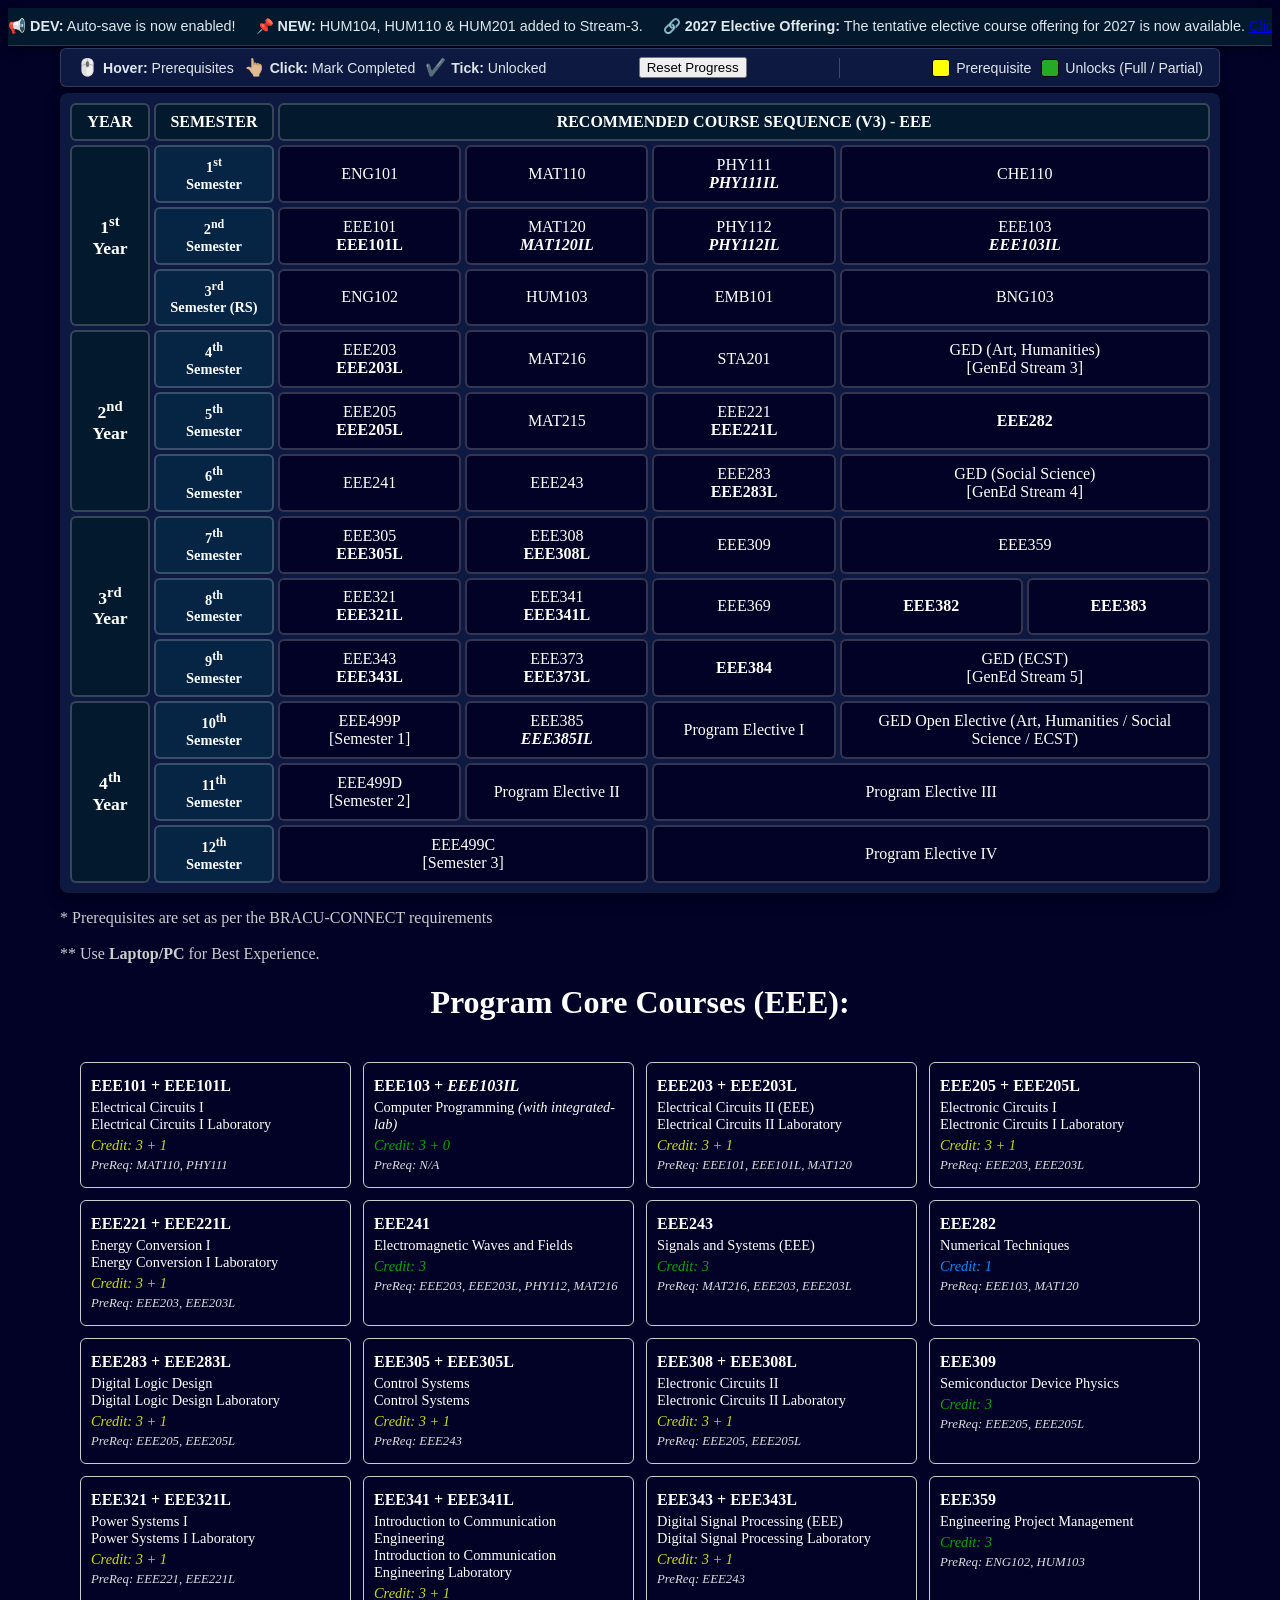
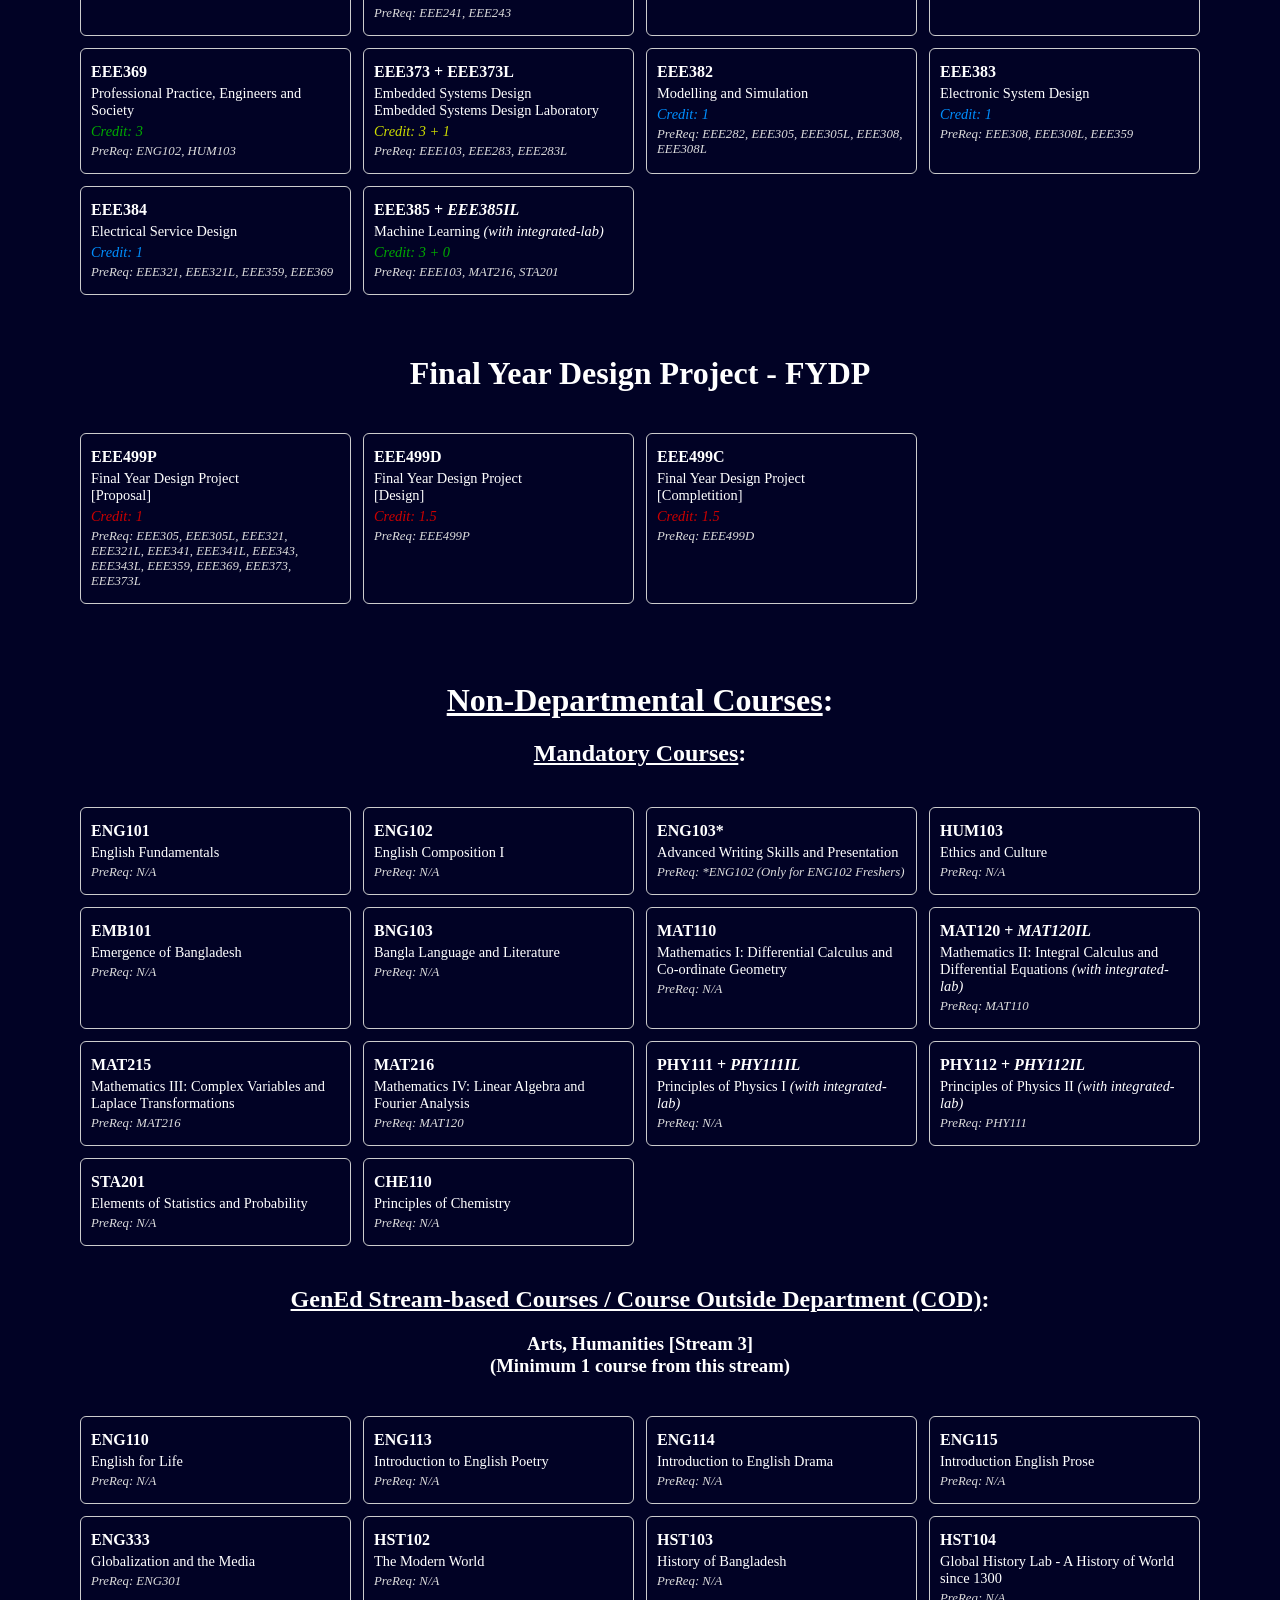
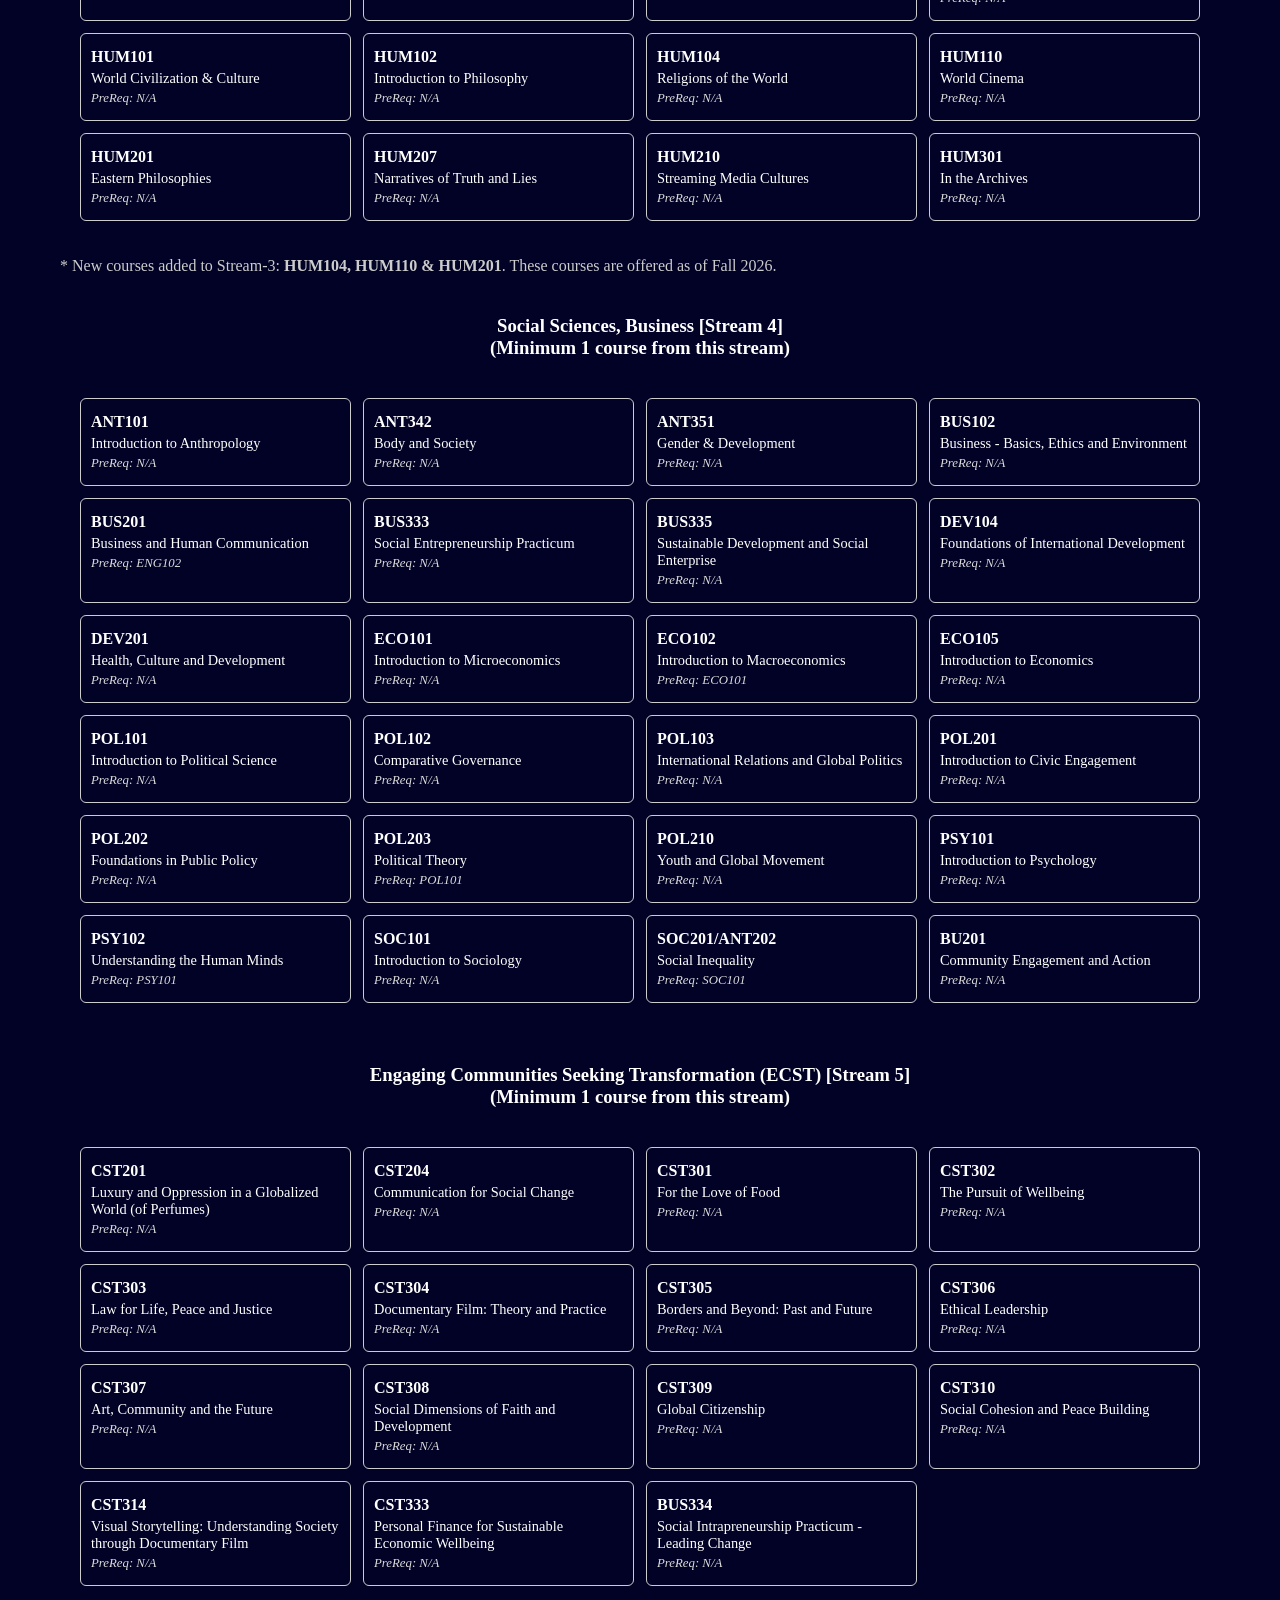
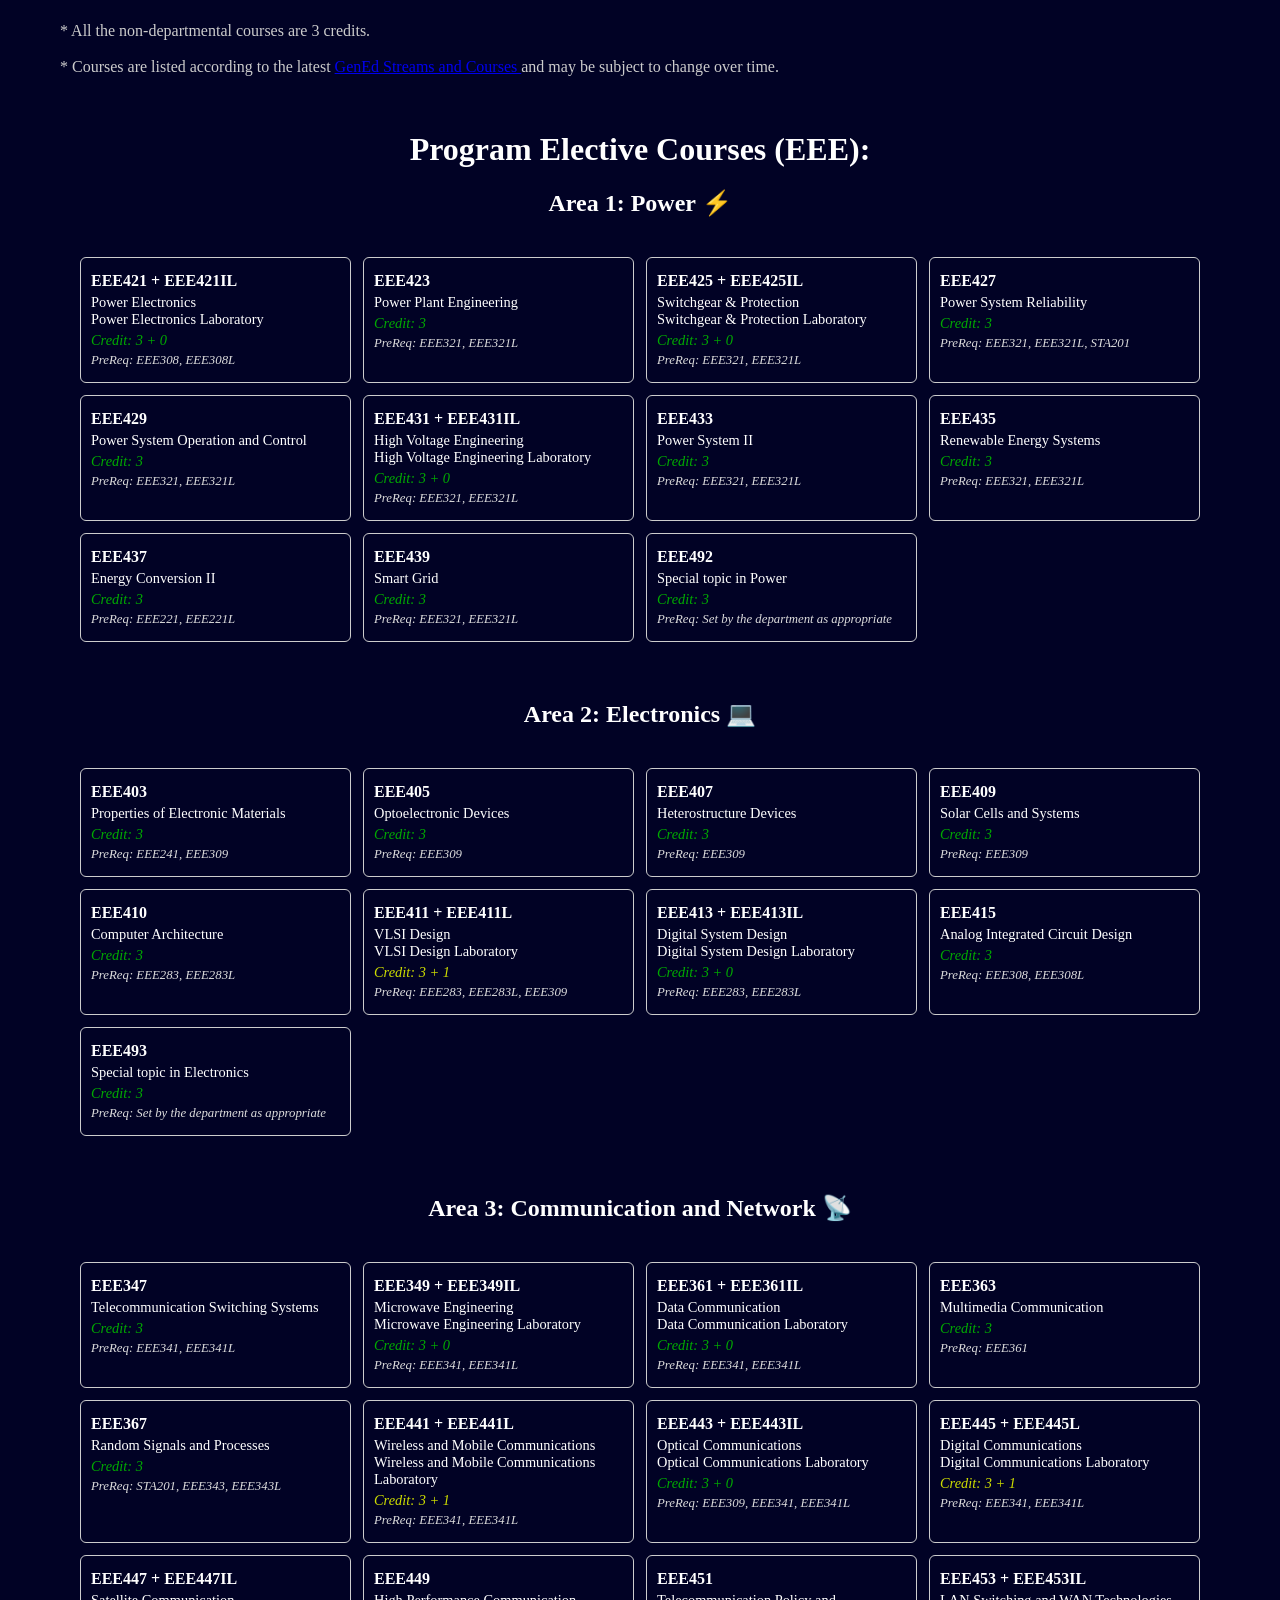
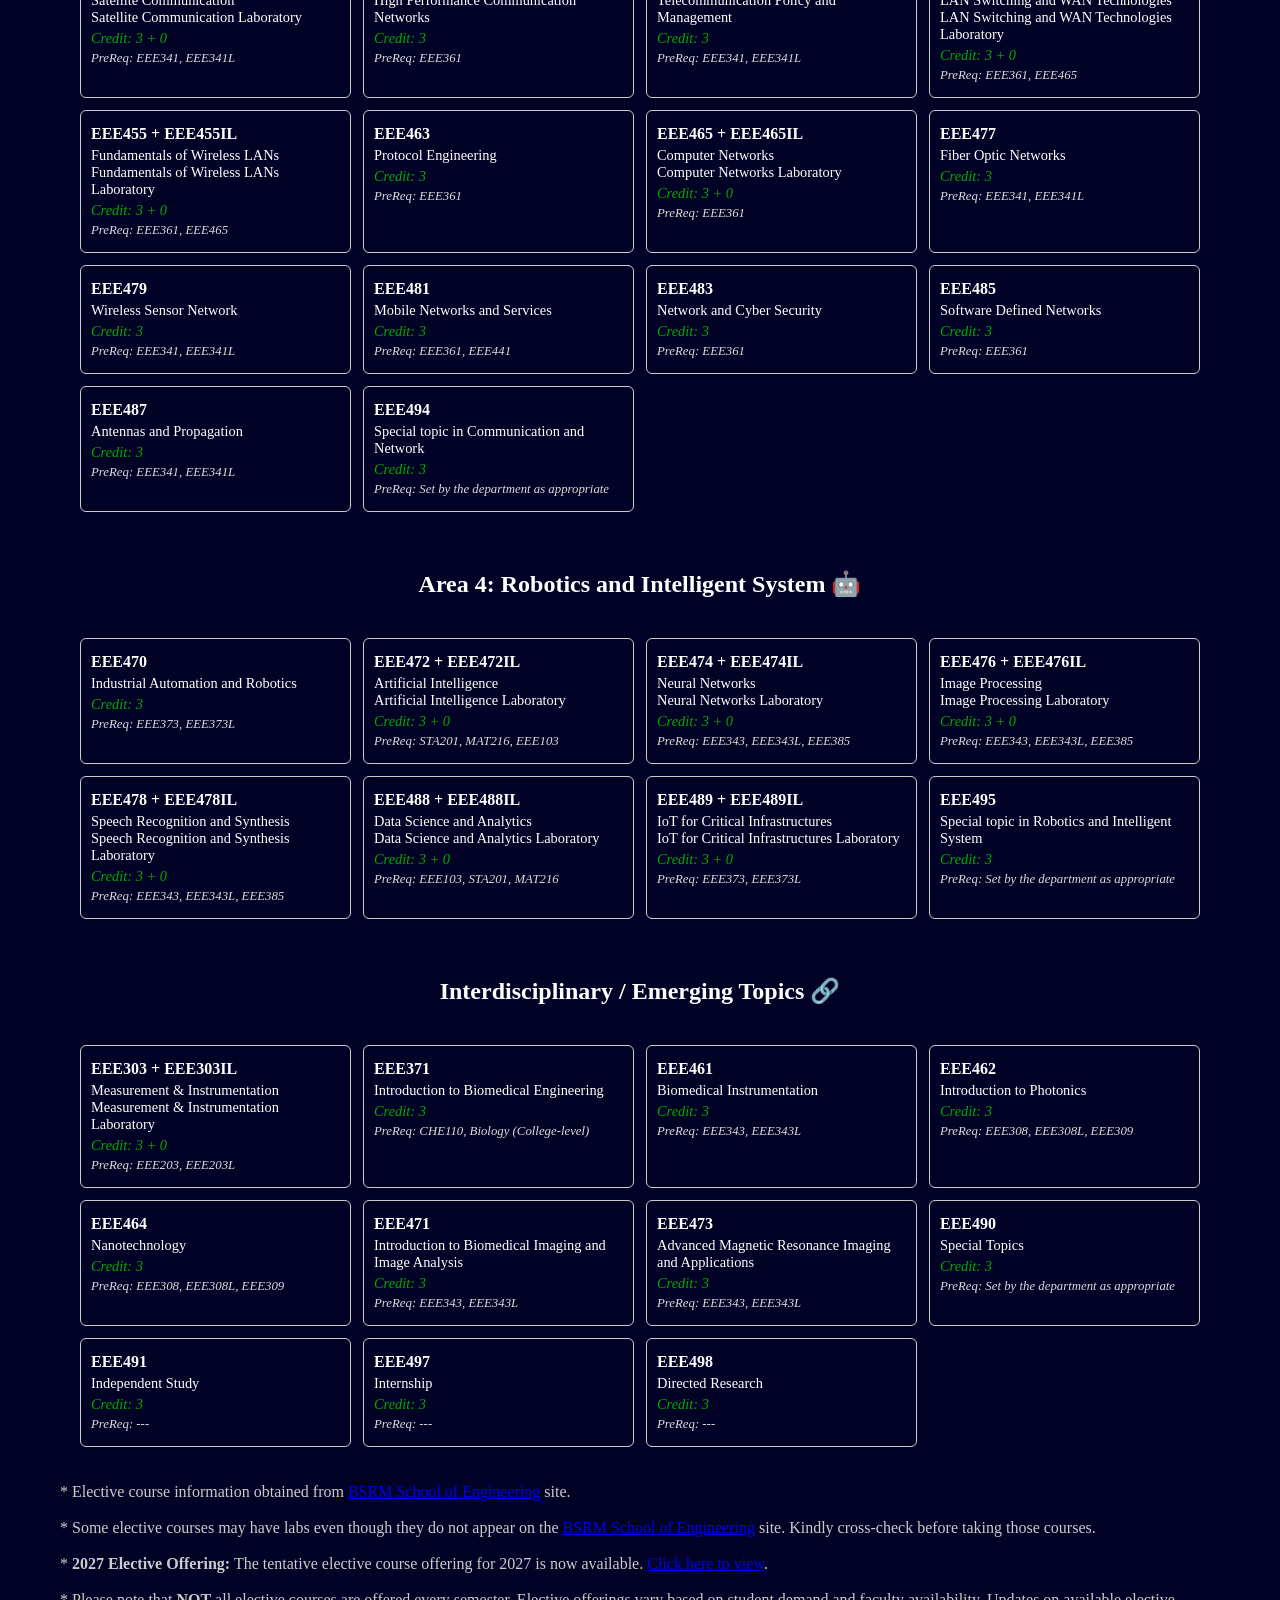
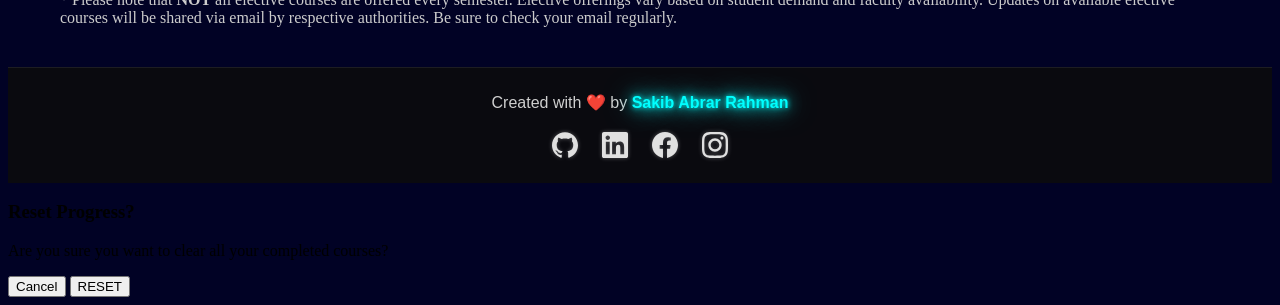
==== index.html @ a8786af6 "Auto-save and Reset Progress added" ====
<!DOCTYPE html>
<html lang="en">
	<head>
		<meta charset="UTF-8">
		<meta name="viewport" content="width=device-width, initial-scale=1.0">
		<title>BRACU EEE - Course PreRequisites</title>
		<link rel="icon" type="image/png" href="assets/site-logo.png">
		<link rel="stylesheet" href="style.css">
		<script defer src="https://cdn.vercel-insights.com/v1/script.js"></script>
	</head>

	<body bgcolor = "#010225">
		<div class="scrolling-ticker">
			<div class="ticker-content" id="ticker-content">
				<span>
					📢 <strong>DEV:</strong> Auto-save is now enabled! &nbsp;&nbsp;&nbsp;
					📌 <strong>NEW:</strong> HUM104, HUM110 & HUM201 added to Stream-3. &nbsp;&nbsp;&nbsp; 
					🔗 <strong>2027 Elective Offering:</strong> The tentative elective course offering for 2027 is now available. 
					<a href="elective-info/Tentative Elective Course Offering Plan for Next Year 2027.pdf" target="_blank">
						Click here to view</a>. &nbsp;&nbsp;&nbsp;  
				</span>
			</div>
		</div>

		<div class="table-container">
			<div class="dashboard-panel">
				<div class="dashboard-group instructions">
					<span class="dash-item"><span class="dash-icon">🖱️</span><b>Hover:&nbsp;</b>Prerequisites</span>
					<span class="dash-item"><span class="dash-icon">👆🏼</span><b>Click:&nbsp;</b>Mark Completed</span>
					<span class="dash-item"><span class="dash-icon">✔️</span><b>Tick:&nbsp;</b>Unlocked</span>
				</div>
				
				<button id="reset-btn" class="reset-btn" onclick="resetProgress()">Reset Progress</button> <!-- Reset Progress Button -->

				<div class="dashboard-divider"></div>
				<div class="dashboard-group legends">
					<div class="legend-item">
						<div class="color-box" style="background-color: yellow;"></div>Prerequisite
					</div>
					<div class="legend-item">
						<div class="color-box" style="background-color: #25aa25;"></div>Unlocks (Full / Partial)
					</div>
				</div>
			</div>

			<div class="sequence-grid">
				<div id="h1" class="course header-cell">YEAR</div>
				<div id="h2" class="course header-cell">SEMESTER</div>
				<div id="h3" class="course header-cell span-5">RECOMMENDED COURSE SEQUENCE (V3) - EEE</div>
		
				<div id="y1" class="course year-cell row-span-3"><b>1<sup>st</sup> Year</b></div>
				<div id="s1" class="course sem-cell"><b>1<sup>st</sup><br>Semester</b></div>
				<div onclick="toggleStrikethrough(this)" id="c1" class="course">ENG101</div>
				<div onclick="toggleStrikethrough(this)" id="c2" class="course" poreq="c5,c6">MAT110</div>
				<div onclick="toggleStrikethrough(this)" id="c3" class="course" poreq="c5,c7">PHY111<br><b><i>PHY111IL</i></b></div>
				<div onclick="toggleStrikethrough(this)" id="c4" class="course span-2">CHE110</div>
		
				<div id="s2" class="course sem-cell"><b>2<sup>nd</sup><br>Semester</b></div>
				<div onclick="toggleStrikethrough(this)" id="c5" class="course" preq="c2,c3" poreq="c13">EEE101<br><b>EEE101L</b><span class="tick-mark">&#10003;</span></div>
				<div onclick="toggleStrikethrough(this)" id="c6" class="course" preq="c2" poreq="c13,c14,c20">MAT120<br><b><i>MAT120IL</i></b><span class="tick-mark">&#10003;</span></div>
				<div onclick="toggleStrikethrough(this)" id="c7" class="course" preq="c3" poreq="c21">PHY112<br><b><i>PHY112IL</i></b><span class="tick-mark">&#10003;</span></div>
				<div onclick="toggleStrikethrough(this)" id="c8" class="course span-2" poreq="c20,c35,c39">EEE103<br><b><i>EEE103IL</i></b></div>
		
				<div id="s3" class="course sem-cell"><b>3<sup>rd</sup><br>Semester (RS)</b></div>
				<div onclick="toggleStrikethrough(this)" id="c9" class="course" poreq="c28,c31">ENG102</div>
				<div onclick="toggleStrikethrough(this)" id="c10" class="course" poreq="c28,c31">HUM103</div>
				<div onclick="toggleStrikethrough(this)" id="c11" class="course">EMB101</div>
				<div onclick="toggleStrikethrough(this)" id="c12" class="course span-2">BNG103</div>
		
				<div id="y2" class="course year-cell row-span-3"><b>2<sup>nd</sup> Year</b></div>
				<div id="s4" class="course sem-cell"><b>4<sup>th</sup><br>Semester</b></div>
				<div onclick="toggleStrikethrough(this)" id="c13" class="course" preq="c5,c6" poreq="c17,c19,c21,c22">EEE203<br><b>EEE203L</b><span class="tick-mark">&#10003;</span></div>
				<div onclick="toggleStrikethrough(this)" id="c14" class="course" preq="c6" poreq="c18,c21,c22,c39">MAT216<span class="tick-mark">&#10003;</span></div>
				<div onclick="toggleStrikethrough(this)" id="c15" class="course" poreq="c39">STA201</div>
				<div onclick="toggleStrikethrough(this)" id="c16" class="course span-2">GED (Art, Humanities)<br>[GenEd Stream 3]</div>
		
				<div id="s5" class="course sem-cell"><b>5<sup>th</sup><br>Semester</b></div>
				<div onclick="toggleStrikethrough(this)" id="c17" class="course" preq="c13" poreq="c23,c26,c27">EEE205<br><b>EEE205L</b><span class="tick-mark">&#10003;</span></div>
				<div onclick="toggleStrikethrough(this)" id="c18" class="course" preq="c14">MAT215<span class="tick-mark">&#10003;</span></div>
				<div onclick="toggleStrikethrough(this)" id="c19" class="course" preq="c13" poreq="c29">EEE221<br><b>EEE221L</b><span class="tick-mark">&#10003;</span></div>
				<div onclick="toggleStrikethrough(this)" id="c20" class="course span-2" preq="c6,c8" poreq="c32"><b>EEE282</b><span class="tick-mark">&#10003;</span></div>
		
				<div id="s6" class="course sem-cell"><b>6<sup>th</sup><br>Semester</b></div>
				<div onclick="toggleStrikethrough(this)" id="c21" class="course" preq="c7,c13,c14" poreq="c30">EEE241<span class="tick-mark">&#10003;</span></div>
				<div onclick="toggleStrikethrough(this)" id="c22" class="course" preq="c13,c14" poreq="c25,c30,c34">EEE243<span class="tick-mark">&#10003;</span></div>
				<div onclick="toggleStrikethrough(this)" id="c23" class="course" preq="c17" poreq="c35">EEE283<br><b>EEE283L</b><span class="tick-mark">&#10003;</span></div>
				<div onclick="toggleStrikethrough(this)" id="c24" class="course span-2">GED (Social Science)<br>[GenEd Stream 4]</div>
		
				<div id="y3" class="course year-cell row-span-3"><b>3<sup>rd</sup> Year</b></div>
				<div id="s7" class="course sem-cell"><b>7<sup>th</sup><br>Semester</b></div>
				<div onclick="toggleStrikethrough(this)" id="c25" class="course" preq="c22" poreq="c32,c38">EEE305<br><b>EEE305L</b><span class="tick-mark">&#10003;</span></div>
				<div onclick="toggleStrikethrough(this)" id="c26" class="course" preq="c17" poreq="c32,c33">EEE308<br><b>EEE308L</b><span class="tick-mark">&#10003;</span></div>
				<div onclick="toggleStrikethrough(this)" id="c27" class="course" preq="c17">EEE309<span class="tick-mark">&#10003;</span></div>
				<div onclick="toggleStrikethrough(this)" id="c28" class="course span-2" preq="c9,c10" poreq="c33,c36,c38">EEE359<span class="tick-mark">&#10003;</span></div>
		
				<div id="s8" class="course sem-cell"><b>8<sup>th</sup><br>Semester</b></div>
				<div onclick="toggleStrikethrough(this)" id="c29" class="course" preq="c19" poreq="c36,c38">EEE321<br><b>EEE321L</b><span class="tick-mark">&#10003;</span></div>
				<div onclick="toggleStrikethrough(this)" id="c30" class="course" preq="c21,c22" poreq="c38">EEE341<br><b>EEE341L</b><span class="tick-mark">&#10003;</span></div>
				<div onclick="toggleStrikethrough(this)" id="c31" class="course" preq="c9,c10" poreq="c36,c38">EEE369<span class="tick-mark">&#10003;</span></div>
				<div onclick="toggleStrikethrough(this)" id="c32" class="course" preq="c20,c25,c26"><b>EEE382</b><span class="tick-mark">&#10003;</span></div>
				<div onclick="toggleStrikethrough(this)" id="c33" class="course" preq="c26,c28"><b>EEE383</b><span class="tick-mark">&#10003;</span></div>
		
				<div id="s9" class="course sem-cell"><b>9<sup>th</sup><br>Semester</b></div>
				<div onclick="toggleStrikethrough(this)" id="c34" class="course" preq="c22" poreq="c38">EEE343<br><b>EEE343L</b><span class="tick-mark">&#10003;</span></div>
				<div onclick="toggleStrikethrough(this)" id="c35" class="course" preq="c8,c23" poreq="c38">EEE373<br><b>EEE373L</b><span class="tick-mark">&#10003;</span></div>
				<div onclick="toggleStrikethrough(this)" id="c36" class="course" preq="c28,c29,c31"><b>EEE384</b><span class="tick-mark">&#10003;</span></div>
				<div onclick="toggleStrikethrough(this)" id="c37" class="course span-2">GED (ECST)<br>[GenEd Stream 5]</div>
		
				<div id="y4" class="course year-cell row-span-3"><b>4<sup>th</sup> Year</b></div>
				<div id="s10" class="course sem-cell"><b>10<sup>th</sup><br>Semester</b></div>
				<div onclick="toggleStrikethrough(this)" id="c38" class="course" preq="c25,c28,c29,c30,c31,c34,c35" poreq="c42">EEE499P<br>[Semester 1]<span class="tick-mark">&#10003;</span></div>
				<div onclick="toggleStrikethrough(this)" id="c39" class="course" preq="c8,c15,c14">EEE385<br><b><i>EEE385IL</i></b><span class="tick-mark">&#10003;</span></div>
				<div onclick="toggleStrikethrough(this)" id="c40" class="course">Program Elective I</div>
				<div onclick="toggleStrikethrough(this)" id="c41" class="course span-2">GED Open Elective (Art, Humanities / Social Science / ECST)</div>
		
				<div id="s11" class="course sem-cell"><b>11<sup>th</sup><br>Semester</b></div>
				<div onclick="toggleStrikethrough(this)" id="c42" class="course" preq="c38" poreq="c45">EEE499D<br>[Semester 2]<span class="tick-mark">&#10003;</span></div>
				<div onclick="toggleStrikethrough(this)" id="c43" class="course">Program Elective II</div>
				<div onclick="toggleStrikethrough(this)" id="c44" class="course span-3">Program Elective III</div>
		
				<div id="s12" class="course sem-cell"><b>12<sup>th</sup><br>Semester</b></div>
				<div onclick="toggleStrikethrough(this)" id="c45" class="course span-2" preq="c42">EEE499C<br>[Semester 3]<span class="tick-mark">&#10003;</span></div>
				<div onclick="toggleStrikethrough(this)" id="c46" class="course span-3">Program Elective IV</div>
			</div>

			<!-- c1 = ENG101, c2 = MAT110, c3 = PHY111, c4 = CHE110 -->
			<!-- c5 = EEE101+EEE101L, c6 = MAT120+MAT120IL, c7 = PHY112+PHY112IL, c8 = EEE103+EEE103IL -->
			<!-- c9 = ENG102, c10 = HUM103, c11 = EMB101, c12 = BNG103 -->
			<!-- c13 = EEE203+EEE203L, c14 = MAT216, c15 = STA201, c16 = GED(Arts, Humanities) -->
			<!-- c17 = EEE205+EEE205L, c18 = MAT215, c19 = EEE221+EEE221L, c20 = EEE282 -->
			<!-- c21 = EEE241, c22 = EEE243, c23 = EEE283+EEE283L, c24 = GED(Social Science) -->
			<!-- c25 = EEE305+EEE305L, c26 = EEE308+EEE308L, c27 = EEE309, c28 = EEE359-->
			<!-- c29 = EEE321+321L, c30 = EEE341+EEE341L, c31 = EEE369, c32 = EEE382, c33 = EEE383 -->
			<!-- c34 = EEE343+EEE343L, c35 = EEE373+EEE373L, c36 = EEE384, c37 = GED(ECST) -->
			<!-- c38 = EEE499P, c39 = EEE385, c40 = Program Elective I, c41 = GED Open Elective -->
			<!-- c42 = EEE499D, c43 = Program Elective II, c44 = Program Elective III -->
			<!-- c45 = EEE499C, c46 = Program Elective IV -->

			<p style = "color: #CCC">* Prerequisites are set as per the BRACU-CONNECT requirements <br><br>
				** Use <b>Laptop/PC</b> for Best Experience.
			</p>

			<h1 align = "center" style = "color: white"><b>Program Core Courses (EEE):</b></h1>

			<div class="course-container">
				<div class="course-box eee-core">
					<p class="course-code">EEE101 + EEE101L</p>
					<p class="course-title">Electrical Circuits I <br>Electrical Circuits I Laboratory</p>
					<p class="course-credit-clab">Credit: 3 + 1</p>
					<p class="course-hp">PreReq: MAT110, PHY111</p>
				</div>
			
				<div class="course-box eee-core">
					<p class="course-code">EEE103 + <i>EEE103IL</i></p>
					<p class="course-title">Computer Programming <i>(with integrated-lab)</i></p>
					<p class="course-credit-othe">Credit: 3 + 0</p>
					<p class="course-hp">PreReq: N/A</p>
				</div>
			
				<div class="course-box eee-core">
					<p class="course-code">EEE203 + EEE203L</p>
					<p class="course-title">Electrical Circuits II (EEE) <br>Electrical Circuits II Laboratory</p>
					<p class="course-credit-clab">Credit: 3 + 1</p>
					<p class="course-hp">PreReq: EEE101, EEE101L, MAT120</p>
				</div>

				<div class="course-box eee-core">
					<p class="course-code">EEE205 + EEE205L</p>
					<p class="course-title">Electronic Circuits I <br>Electronic Circuits I Laboratory</p>
					<p class="course-credit-clab">Credit: 3 + 1</p>
					<p class="course-hp">PreReq: EEE203, EEE203L</p>
				</div>
			
				<div class="course-box eee-core">
					<p class="course-code">EEE221 + EEE221L</p>
					<p class="course-title">Energy Conversion I <br> Energy Conversion I Laboratory</p>
					<p class="course-credit-clab">Credit: 3 + 1</p>
					<p class="course-hp">PreReq: EEE203, EEE203L</p>
				</div>
			
				<div class="course-box eee-core">
					<p class="course-code">EEE241</p>
					<p class="course-title">Electromagnetic Waves and Fields</p>
					<p class="course-credit-othe">Credit: 3</p>
					<p class="course-hp">PreReq: EEE203, EEE203L, PHY112, MAT216</p>
				</div>

				<div class="course-box eee-core">
					<p class="course-code">EEE243</p>
					<p class="course-title">Signals and Systems (EEE)</p>
					<p class="course-credit-othe">Credit: 3</p>
					<p class="course-hp">PreReq: MAT216, EEE203, EEE203L</p>
				</div>
			
				<div class="course-box eee-core">
					<p class="course-code">EEE282</p>
					<p class="course-title">Numerical Techniques</p>
					<p class="course-credit-olab">Credit: 1</p>
					<p class="course-hp">PreReq: EEE103, MAT120</p>
				</div>

				<div class="course-box eee-core">
					<p class="course-code">EEE283 + EEE283L</p>
					<p class="course-title">Digital Logic Design <br> Digital Logic Design Laboratory</p>
					<p class="course-credit-clab">Credit: 3 + 1</p>
					<p class="course-hp">PreReq: EEE205, EEE205L</p>
				</div>
			
				<div class="course-box eee-core">
					<p class="course-code">EEE305 + EEE305L</p>
					<p class="course-title">Control Systems <br> Control Systems</p>
					<p class="course-credit-clab">Credit: 3 + 1</p>
					<p class="course-hp">PreReq: EEE243</p>
				</div>
			
				<div class="course-box eee-core">
					<p class="course-code">EEE308 + EEE308L</p>
					<p class="course-title">Electronic Circuits II <br>Electronic Circuits II Laboratory</p>
					<p class="course-credit-clab">Credit: 3 + 1</p>
					<p class="course-hp">PreReq: EEE205, EEE205L</p>
				</div>

				<div class="course-box eee-core">
					<p class="course-code">EEE309</p>
					<p class="course-title">Semiconductor Device Physics</p>
					<p class="course-credit-othe">Credit: 3</p>
					<p class="course-hp">PreReq: EEE205, EEE205L</p>
				</div>
			
				<div class="course-box eee-core">
					<p class="course-code">EEE321 + EEE321L</p>
					<p class="course-title">Power Systems I <br> Power Systems I Laboratory</p>
					<p class="course-credit-clab">Credit: 3 + 1</p>
					<p class="course-hp">PreReq: EEE221, EEE221L</p>
				</div>
			
				<div class="course-box eee-core">
					<p class="course-code">EEE341 + EEE341L</p>
					<p class="course-title">Introduction to Communication Engineering <br> Introduction to Communication Engineering Laboratory</p>
					<p class="course-credit-clab">Credit: 3 + 1</p>
					<p class="course-hp">PreReq: EEE241, EEE243</p>
				</div>

				<div class="course-box eee-core">
					<p class="course-code">EEE343 + EEE343L</p>
					<p class="course-title">Digital Signal Processing (EEE) <br> Digital Signal Processing Laboratory</p>
					<p class="course-credit-clab">Credit: 3 + 1</p>
					<p class="course-hp">PreReq: EEE243</p>
				</div>
			
				<div class="course-box eee-core">
					<p class="course-code">EEE359</p>
					<p class="course-title">Engineering Project Management</p>
					<p class="course-credit-othe">Credit: 3</p>
					<p class="course-hp">PreReq: ENG102, HUM103</p>
				</div>

				<div class="course-box eee-core">
					<p class="course-code">EEE369</p>
					<p class="course-title">Professional Practice, Engineers and Society</p>
					<p class="course-credit-othe">Credit: 3</p>
					<p class="course-hp">PreReq: ENG102, HUM103</p>
				</div>
			
				<div class="course-box eee-core">
					<p class="course-code">EEE373 + EEE373L</p>
					<p class="course-title">Embedded Systems Design <br> Embedded Systems Design Laboratory</p>
					<p class="course-credit-clab">Credit: 3 + 1</p>
					<p class="course-hp">PreReq: EEE103, EEE283, EEE283L</p>
				</div>
			
				<div class="course-box eee-core">
					<p class="course-code">EEE382</p>
					<p class="course-title">Modelling and Simulation</p>
					<p class="course-credit-olab">Credit: 1</p>
					<p class="course-hp">PreReq: EEE282, EEE305, EEE305L, EEE308, EEE308L</p>
				</div>

				<div class="course-box eee-core">
					<p class="course-code">EEE383</p>
					<p class="course-title">Electronic System Design</p>
					<p class="course-credit-olab">Credit: 1</p>
					<p class="course-hp">PreReq: EEE308, EEE308L, EEE359</p>
				</div>
			
				<div class="course-box eee-core">
					<p class="course-code">EEE384</p>
					<p class="course-title">Electrical Service Design</p>
					<p class="course-credit-olab">Credit: 1</p>
					<p class="course-hp">PreReq: EEE321, EEE321L, EEE359, EEE369</p>
				</div>
			
				<div class="course-box eee-core">
					<p class="course-code">EEE385 + <i>EEE385IL</i></p>
					<p class="course-title">Machine Learning <i>(with integrated-lab)</i></p>
					<p class="course-credit-othe">Credit: 3 + 0</p>
					<p class="course-hp">PreReq: EEE103, MAT216, STA201</p>
				</div>
			</div>

			<br>

			<h1 align = "center" style = "color: white"><b>Final Year Design Project - FYDP</b></h1>
			<div class="course-container">
				<div class="course-box eee-core">
					<p class="course-code">EEE499P</p>
					<p class="course-title">Final Year Design Project<br>[Proposal]</p>
					<p class="course-credit-fydp">Credit: 1</p>
					<p class="course-hp">PreReq: EEE305, EEE305L, EEE321, EEE321L, EEE341, EEE341L, EEE343, EEE343L, EEE359, EEE369, EEE373, EEE373L</p>
				</div>

				<div class="course-box eee-core">
					<p class="course-code">EEE499D</p>
					<p class="course-title">Final Year Design Project<br>[Design]</p>
					<p class="course-credit-fydp">Credit: 1.5</p>
					<p class="course-hp">PreReq: EEE499P</p>
				</div>
			
				<div class="course-box eee-core">
					<p class="course-code">EEE499C</p>
					<p class="course-title">Final Year Design Project<br>[Completition]</p>
					<p class="course-credit-fydp">Credit: 1.5</p>
					<p class="course-hp">PreReq: EEE499D</p>
				</div>
			</div>

			<br><br>

			<h1 align = "center" style = "color: white"><b><u>Non-Departmental Courses</u>:</b></h1>
			<h2 align = "center" style = "color: white"><b><u>Mandatory Courses</u>:</b></h2>

			<div class="course-container">
				<div class="course-box gened-mandatory">
					<p class="course-code">ENG101</p>
					<p class="course-title">English Fundamentals</p>
					<p class="course-hp">PreReq: N/A</p>
				</div>
			
				<div class="course-box gened-mandatory">
					<p class="course-code">ENG102</p>
					<p class="course-title">English Composition I</p>
					<p class="course-hp">PreReq: N/A</p>
				</div>

				<div class="course-box gened-mandatory">
					<p class="course-code">ENG103*</p>
					<p class="course-title">Advanced Writing Skills and Presentation</p>
					<p class="course-hp">PreReq: *ENG102<i> (Only for ENG102 Freshers)</i></p>
				</div>
			
				<div class="course-box gened-mandatory">
					<p class="course-code">HUM103</p>
					<p class="course-title">Ethics and Culture</p>
					<p class="course-hp">PreReq: N/A</p>
				</div>

				<div class="course-box gened-mandatory">
					<p class="course-code">EMB101</p>
					<p class="course-title">Emergence of Bangladesh</p>
					<p class="course-hp">PreReq: N/A</p>
				</div>
			
				<div class="course-box gened-mandatory">
					<p class="course-code">BNG103</p>
					<p class="course-title">Bangla Language and Literature</p>
					<p class="course-hp">PreReq: N/A</p>
				</div>
			
				<div class="course-box gened-mandatory">
					<p class="course-code">MAT110</p>
					<p class="course-title">Mathematics I: Differential Calculus and Co-ordinate Geometry</p>
					<p class="course-hp">PreReq: N/A</p>
				</div>

				<div class="course-box gened-mandatory">
					<p class="course-code">MAT120 + <i>MAT120IL</i></p>
					<p class="course-title">Mathematics II: Integral Calculus and Differential Equations <i>(with integrated-lab)</i></p>
					<p class="course-hp">PreReq: MAT110</p>
				</div>
			
				<div class="course-box gened-mandatory">
					<p class="course-code">MAT215</p>
					<p class="course-title">Mathematics III: Complex Variables and Laplace Transformations</p>
					<p class="course-hp">PreReq: MAT216</p>
				</div>

				<div class="course-box gened-mandatory">
					<p class="course-code">MAT216</p>
					<p class="course-title">Mathematics IV: Linear Algebra and Fourier Analysis</p>
					<p class="course-hp">PreReq: MAT120</p>
				</div>
			
				<div class="course-box gened-mandatory">
					<p class="course-code">PHY111 + <i>PHY111IL</i></p>
					<p class="course-title">Principles of Physics I <i>(with integrated-lab)</i></p>
					<p class="course-hp">PreReq: N/A</p>
				</div>
			
				<div class="course-box gened-mandatory">
					<p class="course-code">PHY112 + <i>PHY112IL</i></p>
					<p class="course-title">Principles of Physics II <i>(with integrated-lab)</i></p>
					<p class="course-hp">PreReq: PHY111</p>
				</div>

				<div class="course-box gened-mandatory">
					<p class="course-code">STA201</p>
					<p class="course-title">Elements of Statistics and Probability</p>
					<p class="course-hp">PreReq: N/A</p>
				</div>
			
				<div class="course-box gened-mandatory">
					<p class="course-code">CHE110</p>
					<p class="course-title">Principles of Chemistry</p>
					<p class="course-hp">PreReq: N/A</p>
				</div>
			</div>

			<h2 align = "center" style = "color: white"><b><u>GenEd Stream-based Courses / Course Outside Department (COD)</u>:</b></h2>
			<h3 align = "center" style = "color: white"><b>Arts, Humanities [Stream 3]<br>(Minimum 1 course from this stream)</b></h3>

			<div class="course-container">
				<div class="course-box stream-3">
					<p class="course-code">ENG110</p>
					<p class="course-title">English for Life</p>
					<p class="course-hp">PreReq: N/A</p>
				</div>
			
				<div class="course-box stream-3">
					<p class="course-code">ENG113</p>
					<p class="course-title">Introduction to English Poetry</p>
					<p class="course-hp">PreReq: N/A</p>
				</div>
			
				<div class="course-box stream-3">
					<p class="course-code">ENG114</p>
					<p class="course-title">Introduction to English Drama</p>
					<p class="course-hp">PreReq: N/A</p>
				</div>

				<div class="course-box stream-3">
					<p class="course-code">ENG115</p>
					<p class="course-title">Introduction English Prose</p>
					<p class="course-hp">PreReq: N/A</p>
				</div>
			
				<div class="course-box stream-3">
					<p class="course-code">ENG333</p>
					<p class="course-title">Globalization and the Media</p>
					<p class="course-hp">PreReq: ENG301</p>
				</div>
			
				<div class="course-box stream-3">
					<p class="course-code">HST102</p>
					<p class="course-title">The Modern World</p>
					<p class="course-hp">PreReq: N/A</p>
				</div>

				<div class="course-box stream-3">
					<p class="course-code">HST103</p>
					<p class="course-title">History of Bangladesh</p>
					<p class="course-hp">PreReq: N/A</p>
				</div>
			
				<div class="course-box stream-3">
					<p class="course-code">HST104</p>
					<p class="course-title">Global History Lab - A History of World since 1300</p>
					<p class="course-hp">PreReq: N/A</p>
				</div>

				<div class="course-box stream-3">
					<p class="course-code">HUM101</p>
					<p class="course-title">World Civilization & Culture</p>
					<p class="course-hp">PreReq: N/A</p>
				</div>
			
				<div class="course-box stream-3">
					<p class="course-code">HUM102</p>
					<p class="course-title">Introduction to Philosophy</p>
					<p class="course-hp">PreReq: N/A</p>
				</div>

				<div class="course-box stream-3">
					<p class="course-code">HUM104</p>
					<p class="course-title">Religions of the World</p>
					<p class="course-hp">PreReq: N/A</p>
				</div>

				<div class="course-box stream-3">
					<p class="course-code">HUM110</p>
					<p class="course-title">World Cinema</p>
					<p class="course-hp">PreReq: N/A</p>
				</div>

				<div class="course-box stream-3">
					<p class="course-code">HUM201</p>
					<p class="course-title">Eastern Philosophies</p>
					<p class="course-hp">PreReq: N/A</p>
				</div>
			
				<div class="course-box stream-3">
					<p class="course-code">HUM207</p>
					<p class="course-title">Narratives of Truth and Lies</p>
					<p class="course-hp">PreReq: N/A</p>
				</div>

				<div class="course-box stream-3">
					<p class="course-code">HUM210</p>
					<p class="course-title">Streaming Media Cultures</p>
					<p class="course-hp">PreReq: N/A</p>
				</div>
			
				<div class="course-box stream-3">
					<p class="course-code">HUM301</p>
					<p class="course-title">In the Archives</p>
					<p class="course-hp">PreReq: N/A</p>
				</div>
			</div>

			<p style = "color: #CCC">* New courses added to Stream-3: <b>HUM104, HUM110 & HUM201</b>.
				These courses are offered as of Fall 2026.</p>

			<h3 align = "center" style = "color: white"><b><br>Social Sciences, Business [Stream 4]
				<br>(Minimum 1 course from this stream)</b>
			</h3>

			<div class="course-container">
				<div class="course-box stream-4">
					<p class="course-code">ANT101</p>
					<p class="course-title">Introduction to Anthropology</p>
					<p class="course-hp">PreReq: N/A</p>
				</div>
			
				<div class="course-box stream-4">
					<p class="course-code">ANT342</p>
					<p class="course-title">Body and Society</p>
					<p class="course-hp">PreReq: N/A</p>
				</div>
			
				<div class="course-box stream-4">
					<p class="course-code">ANT351</p>
					<p class="course-title">Gender & Development</p>
					<p class="course-hp">PreReq: N/A</p>
				</div>
			
				<div class="course-box stream-4">
					<p class="course-code">BUS102</p>
					<p class="course-title">Business - Basics, Ethics and Environment</p>
					<p class="course-hp">PreReq: N/A</p>
				</div>
			
				<div class="course-box stream-4">
					<p class="course-code">BUS201</p>
					<p class="course-title">Business and Human Communication</p>
					<p class="course-hp">PreReq: ENG102</p>
				</div>
			
				<div class="course-box stream-4">
					<p class="course-code">BUS333</p>
					<p class="course-title">Social Entrepreneurship Practicum</p>
					<p class="course-hp">PreReq: N/A</p>
				</div>
			
				<div class="course-box stream-4">
					<p class="course-code">BUS335</p>
					<p class="course-title">Sustainable Development and Social Enterprise</p>
					<p class="course-hp">PreReq: N/A</p>
				</div>
			
				<div class="course-box stream-4">
					<p class="course-code">DEV104</p>
					<p class="course-title">Foundations of International Development</p>
					<p class="course-hp">PreReq: N/A</p>
				</div>
			
				<div class="course-box stream-4">
					<p class="course-code">DEV201</p>
					<p class="course-title">Health, Culture and Development</p>
					<p class="course-hp">PreReq: N/A</p>
				</div>
			
				<div class="course-box stream-4">
					<p class="course-code">ECO101</p>
					<p class="course-title">Introduction to Microeconomics</p>
					<p class="course-hp">PreReq: N/A</p>
				</div>
			
				<div class="course-box stream-4">
					<p class="course-code">ECO102</p>
					<p class="course-title">Introduction to  Macroeconomics</p>
					<p class="course-hp">PreReq: ECO101</p>
				</div>
			
				<div class="course-box stream-4">
					<p class="course-code">ECO105</p>
					<p class="course-title">Introduction to Economics</p>
					<p class="course-hp">PreReq: N/A</p>
				</div>
			
				<div class="course-box stream-4">
					<p class="course-code">POL101</p>
					<p class="course-title">Introduction to Political Science</p>
					<p class="course-hp">PreReq: N/A</p>
				</div>
			
				<div class="course-box stream-4">
					<p class="course-code">POL102</p>
					<p class="course-title">Comparative Governance</p>
					<p class="course-hp">PreReq: N/A</p>
				</div>
			
				<div class="course-box stream-4">
					<p class="course-code">POL103</p>
					<p class="course-title">International Relations and Global Politics</p>
					<p class="course-hp">PreReq: N/A</p>
				</div>
			
				<div class="course-box stream-4">
					<p class="course-code">POL201</p>
					<p class="course-title">Introduction to Civic Engagement</p>
					<p class="course-hp">PreReq: N/A</p>
				</div>
			
				<div class="course-box stream-4">
					<p class="course-code">POL202</p>
					<p class="course-title">Foundations in Public Policy</p>
					<p class="course-hp">PreReq: N/A</p>
				</div>
			
				<div class="course-box stream-4">
					<p class="course-code">POL203</p>
					<p class="course-title">Political Theory</p>
					<p class="course-hp">PreReq: POL101</p>
				</div>
			
				<div class="course-box stream-4">
					<p class="course-code">POL210</p>
					<p class="course-title">Youth and Global Movement</p>
					<p class="course-hp">PreReq: N/A</p>
				</div>
			
				<div class="course-box stream-4">
					<p class="course-code">PSY101</p>
					<p class="course-title">Introduction to Psychology</p>
					<p class="course-hp">PreReq: N/A</p>
				</div>
			
				<div class="course-box stream-4">
					<p class="course-code">PSY102</p>
					<p class="course-title">Understanding the Human Minds</p>
					<p class="course-hp">PreReq: PSY101</p>
				</div>
			
				<div class="course-box stream-4">
					<p class="course-code">SOC101</p>
					<p class="course-title">Introduction to Sociology</p>
					<p class="course-hp">PreReq: N/A</p>
				</div>
			
				<div class="course-box stream-4">
					<p class="course-code">SOC201/ANT202</p>
					<p class="course-title">Social Inequality</p>
					<p class="course-hp">PreReq: SOC101</p>
				</div>
			
				<div class="course-box stream-4">
					<p class="course-code">BU201</p>
					<p class="course-title">Community Engagement and Action</p>
					<p class="course-hp">PreReq: N/A</p>
				</div>
			</div>

			<h3 align = "center" style = "color: white"><b><br>Engaging Communities Seeking Transformation (ECST) [Stream 5]
				<br>(Minimum 1 course from this stream)</b>
			</h3>

			<div class="course-container">
				<div class="course-box stream-5">
					<p class="course-code">CST201</p>
					<p class="course-title">Luxury and Oppression in a Globalized World (of Perfumes)</p>
					<p class="course-hp">PreReq: N/A</p>
				</div>
			
				<div class="course-box stream-5">
					<p class="course-code">CST204</p>
					<p class="course-title">Communication for Social Change</p>
					<p class="course-hp">PreReq: N/A</p>
				</div>
			
				<div class="course-box stream-5">
					<p class="course-code">CST301</p>
					<p class="course-title">For the Love of Food</p>
					<p class="course-hp">PreReq: N/A</p>
				</div>
			
				<div class="course-box stream-5">
					<p class="course-code">CST302</p>
					<p class="course-title">The Pursuit of Wellbeing</p>
					<p class="course-hp">PreReq: N/A</p>
				</div>
			
				<div class="course-box stream-5">
					<p class="course-code">CST303</p>
					<p class="course-title">Law for Life, Peace and Justice</p>
					<p class="course-hp">PreReq: N/A</p>
				</div>
			
				<div class="course-box stream-5">
					<p class="course-code">CST304</p>
					<p class="course-title">Documentary Film: Theory and Practice</p>
					<p class="course-hp">PreReq: N/A</p>
				</div>
			
				<div class="course-box stream-5">
					<p class="course-code">CST305</p>
					<p class="course-title">Borders and Beyond: Past and Future</p>
					<p class="course-hp">PreReq: N/A</p>
				</div>
			
				<div class="course-box stream-5">
					<p class="course-code">CST306</p>
					<p class="course-title">Ethical Leadership</p>
					<p class="course-hp">PreReq: N/A</p>
				</div>
			
				<div class="course-box stream-5">
					<p class="course-code">CST307</p>
					<p class="course-title">Art, Community and the Future</p>
					<p class="course-hp">PreReq: N/A</p>
				</div>
			
				<div class="course-box stream-5">
					<p class="course-code">CST308</p>
					<p class="course-title">Social Dimensions of Faith and Development</p>
					<p class="course-hp">PreReq: N/A</p>
				</div>
			
				<div class="course-box stream-5">
					<p class="course-code">CST309</p>
					<p class="course-title">Global Citizenship</p>
					<p class="course-hp">PreReq: N/A</p>
				</div>
			
				<div class="course-box stream-5">
					<p class="course-code">CST310</p>
					<p class="course-title">Social Cohesion and Peace Building</p>
					<p class="course-hp">PreReq: N/A</p>
				</div>
			
				<div class="course-box stream-5">
					<p class="course-code">CST314</p>
					<p class="course-title">Visual Storytelling: Understanding Society through Documentary Film</p>
					<p class="course-hp">PreReq: N/A</p>
				</div>
			
				<div class="course-box stream-5">
					<p class="course-code">CST333</p>
					<p class="course-title">Personal Finance for Sustainable Economic Wellbeing</p>
					<p class="course-hp">PreReq: N/A</p>
				</div>

				<div class="course-box stream-5">
					<p class="course-code">BUS334</p>
					<p class="course-title">Social Intrapreneurship Practicum - Leading Change</p>
					<p class="course-hp">PreReq: N/A</p>
				</div>
			</div>

			<p style = "color: #CCC">* All the non-departmental courses are 3 credits.<br><br>
				* Courses are listed according to the latest 
				<a href="https://www.bracu.ac.bd/academics/schools-and-departments/school-general-education/streams-and-courses" target="_blank">
					GenEd Streams and Courses
				</a> and may be subject to change over time.
			</p>

			<br>

			<h1 align = "center" style = "color: white"><b>Program Elective Courses (EEE):</b></h1>
			<h2 align = "center" style = "color: white"><b>Area 1: Power ⚡</b></h2>
			<div class="course-container">
				<div class="course-box eee-power">
					<p class="course-code">EEE421 + EEE421IL</p>
					<p class="course-title">Power Electronics <br>Power Electronics Laboratory</p>
					<p class="course-credit-othe">Credit: 3 + 0</p>
					<p class="course-hp">PreReq: EEE308, EEE308L</p>
				  </div>
				
				<div class="course-box eee-power">
					<p class="course-code">EEE423</p>
					<p class="course-title">Power Plant Engineering</p>
					<p class="course-credit-othe">Credit: 3</p>
					<p class="course-hp">PreReq: EEE321, EEE321L</p>
				  </div>
				
				<div class="course-box eee-power">
					<p class="course-code">EEE425 + EEE425IL</p>
					<p class="course-title">Switchgear & Protection <br>Switchgear & Protection Laboratory</p>
					<p class="course-credit-othe">Credit: 3 + 0</p>
					<p class="course-hp">PreReq: EEE321, EEE321L</p>
				  </div>
			  
				<div class="course-box eee-power">
					<p class="course-code">EEE427</p>
					<p class="course-title">Power System Reliability</p>
					<p class="course-credit-othe">Credit: 3</p>
					<p class="course-hp">PreReq: EEE321, EEE321L, STA201</p>
				  </div>
				
				<div class="course-box eee-power">
					<p class="course-code">EEE429</p>
					<p class="course-title">Power System Operation and Control</p>
					<p class="course-credit-othe">Credit: 3</p>
					<p class="course-hp">PreReq: EEE321, EEE321L</p>
				  </div>
				
				<div class="course-box eee-power">
					<p class="course-code">EEE431 + EEE431IL</p>
					<p class="course-title">High Voltage Engineering <br>High Voltage Engineering Laboratory</p>
					<p class="course-credit-othe">Credit: 3 + 0</p>
					<p class="course-hp">PreReq: EEE321, EEE321L</p>
				</div>
			  
				<div class="course-box eee-power">
					<p class="course-code">EEE433</p>
					<p class="course-title">Power System II</p>
					<p class="course-credit-othe">Credit: 3</p>
					<p class="course-hp">PreReq: EEE321, EEE321L</p>
				  </div>
				
				<div class="course-box eee-power">
					<p class="course-code">EEE435</p>
					<p class="course-title">Renewable Energy Systems</p>
					<p class="course-credit-othe">Credit: 3</p>
					<p class="course-hp">PreReq: EEE321, EEE321L</p>
				  </div>
			  
				<div class="course-box eee-power">
					<p class="course-code">EEE437</p>
					<p class="course-title">Energy Conversion II</p>
					<p class="course-credit-othe">Credit: 3</p>
					<p class="course-hp">PreReq: EEE221, EEE221L</p>
				  </div>
				
				<div class="course-box eee-power">
					<p class="course-code">EEE439</p>
					<p class="course-title">Smart Grid</p>
					<p class="course-credit-othe">Credit: 3</p>
					<p class="course-hp">PreReq: EEE321, EEE321L</p>
				  </div>
				
				<div class="course-box eee-power">
					<p class="course-code">EEE492</p>
					<p class="course-title">Special topic in Power</p>
					<p class="course-credit-othe">Credit: 3</p>
					<p class="course-hp">PreReq: Set by the department as appropriate</p>
				  </div>
			</div>

			<br>

			<h2 align = "center" style = "color: white"><b>Area 2: Electronics 💻</b></h2>
			<div class="course-container">
				<div class="course-box eee-electronics">
					<p class="course-code">EEE403</p>
					<p class="course-title">Properties of Electronic Materials</p>
					<p class="course-credit-othe">Credit: 3</p>
					<p class="course-hp">PreReq: EEE241, EEE309</p>
				</div>
			
				<div class="course-box eee-electronics">
					<p class="course-code">EEE405</p>
					<p class="course-title">Optoelectronic Devices</p>
					<p class="course-credit-othe">Credit: 3</p>
					<p class="course-hp">PreReq: EEE309</p>
				</div>
			
				<div class="course-box eee-electronics">
					<p class="course-code">EEE407</p>
					<p class="course-title">Heterostructure Devices</p>
					<p class="course-credit-othe">Credit: 3</p>
					<p class="course-hp">PreReq: EEE309</p>
				</div>
			
				<div class="course-box eee-electronics">
					<p class="course-code">EEE409</p>
					<p class="course-title">Solar Cells and Systems</p>
					<p class="course-credit-othe">Credit: 3</p>
					<p class="course-hp">PreReq: EEE309</p>
				</div>
			
				<div class="course-box eee-electronics">
					<p class="course-code">EEE410</p>
					<p class="course-title">Computer Architecture</p>
					<p class="course-credit-othe">Credit: 3</p>
					<p class="course-hp">PreReq: EEE283, EEE283L</p>
				</div>
			
				<div class="course-box eee-electronics">
				<p class="course-code">EEE411 + EEE411L</p>
				<p class="course-title">VLSI Design <br>VLSI Design Laboratory</p>
				<p class="course-credit-clab">Credit: 3 + 1</p>
				<p class="course-hp">PreReq: EEE283, EEE283L, EEE309</p>
				</div>
			
				<div class="course-box eee-electronics">
					<p class="course-code">EEE413 + EEE413IL</p>
					<p class="course-title">Digital System Design <br>Digital System Design Laboratory</p>
					<p class="course-credit-othe">Credit: 3 + 0</p>
					<p class="course-hp">PreReq: EEE283, EEE283L</p>
				</div>
			
				<div class="course-box eee-electronics">
				<p class="course-code">EEE415</p>
				<p class="course-title">Analog Integrated Circuit Design</p>
				<p class="course-credit-othe">Credit: 3</p>
				<p class="course-hp">PreReq: EEE308, EEE308L</p>
				</div>
			
				<div class="course-box eee-electronics">
					<p class="course-code">EEE493</p>
					<p class="course-title">Special topic in Electronics</p>
					<p class="course-credit-othe">Credit: 3</p>
					<p class="course-hp">PreReq: Set by the department as appropriate</p>
				</div>
			</div>

			<br>

			<h2 align = "center" style = "color: white"><b>Area 3: Communication and Network 📡</b></h2>
			<div class="course-container">
				<div class="course-box eee-communication">
					<p class="course-code">EEE347</p>
					<p class="course-title">Telecommunication Switching Systems</p>
					<p class="course-credit-othe">Credit: 3</p>
					<p class="course-hp">PreReq: EEE341, EEE341L</p>
				</div>
			
				<div class="course-box eee-communication">
					<p class="course-code">EEE349 + EEE349IL</p>
					<p class="course-title">Microwave Engineering <br>Microwave Engineering Laboratory</p>
					<p class="course-credit-othe">Credit: 3 + 0</p>
					<p class="course-hp">PreReq: EEE341, EEE341L</p>
				</div>
			
				<div class="course-box eee-communication">
					<p class="course-code">EEE361 + EEE361IL</p>
					<p class="course-title">Data Communication <br>Data Communication Laboratory</p>
					<p class="course-credit-othe">Credit: 3 + 0</p>
					<p class="course-hp">PreReq: EEE341, EEE341L</p>
				</div>
			
				<div class="course-box eee-communication">
					<p class="course-code">EEE363</p>
					<p class="course-title">Multimedia Communication</p>
					<p class="course-credit-othe">Credit: 3</p>
					<p class="course-hp">PreReq: EEE361</p>
				</div>
			
				<div class="course-box eee-communication">
					<p class="course-code">EEE367</p>
					<p class="course-title">Random Signals and Processes</p>
					<p class="course-credit-othe">Credit: 3</p>
					<p class="course-hp">PreReq: STA201, EEE343, EEE343L</p>
				</div>
			
				<div class="course-box eee-communication">
					<p class="course-code">EEE441 + EEE441L</p>
					<p class="course-title">Wireless and Mobile Communications <br>Wireless and Mobile Communications Laboratory</p>
					<p class="course-credit-clab">Credit: 3 + 1</p>
					<p class="course-hp">PreReq: EEE341, EEE341L</p>
				</div>

				<div class="course-box eee-communication">
					<p class="course-code">EEE443 + EEE443IL</p>
					<p class="course-title">Optical Communications <br>Optical Communications Laboratory</p>
					<p class="course-credit-othe">Credit: 3 + 0</p>
					<p class="course-hp">PreReq: EEE309, EEE341, EEE341L</p>
				</div>
			
				<div class="course-box eee-communication">
					<p class="course-code">EEE445 + EEE445L</p>
					<p class="course-title">Digital Communications <br>Digital Communications Laboratory</p>
					<p class="course-credit-clab">Credit: 3 + 1</p>
					<p class="course-hp">PreReq: EEE341, EEE341L</p>
				</div>
			
				<div class="course-box eee-communication">
					<p class="course-code">EEE447 + EEE447IL</p>
					<p class="course-title">Satellite Communication <br>Satellite Communication Laboratory</p>
					<p class="course-credit-othe">Credit: 3 + 0</p>
					<p class="course-hp">PreReq: EEE341, EEE341L</p>
				</div>
			
				<div class="course-box eee-communication">
					<p class="course-code">EEE449</p>
					<p class="course-title">High Performance Communication Networks</p>
					<p class="course-credit-othe">Credit: 3</p>
					<p class="course-hp">PreReq: EEE361</p>
				</div>

				<div class="course-box eee-communication">
					<p class="course-code">EEE451</p>
					<p class="course-title">Telecommunication Policy and Management</p>
					<p class="course-credit-othe">Credit: 3</p>
					<p class="course-hp">PreReq: EEE341, EEE341L</p>
				</div>

				<div class="course-box eee-communication">
					<p class="course-code">EEE453 + EEE453IL</p>
					<p class="course-title">LAN Switching and WAN Technologies <br>LAN Switching and WAN Technologies Laboratory</p>
					<p class="course-credit-othe">Credit: 3 + 0</p>
					<p class="course-hp">PreReq: EEE361, EEE465</p>
				</div>

				<div class="course-box eee-communication">
					<p class="course-code">EEE455 + EEE455IL</p>
					<p class="course-title">Fundamentals of Wireless LANs <br>Fundamentals of Wireless LANs Laboratory</p>
					<p class="course-credit-othe">Credit: 3 + 0</p>
					<p class="course-hp">PreReq: EEE361, EEE465</p>
				</div>

				<div class="course-box eee-communication">
					<p class="course-code">EEE463</p>
					<p class="course-title">Protocol Engineering</p>
					<p class="course-credit-othe">Credit: 3</p>
					<p class="course-hp">PreReq: EEE361</p>
				</div>

				<div class="course-box eee-communication">
					<p class="course-code">EEE465 + EEE465IL</p>
					<p class="course-title">Computer Networks <br>Computer Networks Laboratory</p>
					<p class="course-credit-othe">Credit: 3 + 0</p>
					<p class="course-hp">PreReq: EEE361</p>
				</div>

				<div class="course-box eee-communication">
					<p class="course-code">EEE477</p>
					<p class="course-title">Fiber Optic Networks</p>
					<p class="course-credit-othe">Credit: 3</p>
					<p class="course-hp">PreReq: EEE341, EEE341L</p>
				</div>
				
				<div class="course-box eee-communication">
					<p class="course-code">EEE479</p>
					<p class="course-title">Wireless Sensor Network</p>
					<p class="course-credit-othe">Credit: 3</p>
					<p class="course-hp">PreReq: EEE341, EEE341L</p>
				</div>

				<div class="course-box eee-communication">
					<p class="course-code">EEE481</p>
					<p class="course-title">Mobile Networks and Services</p>
					<p class="course-credit-othe">Credit: 3</p>
					<p class="course-hp">PreReq: EEE361, EEE441</p>
				</div>
				
				<div class="course-box eee-communication">
					<p class="course-code">EEE483</p>
					<p class="course-title">Network and Cyber Security</p>
					<p class="course-credit-othe">Credit: 3</p>
					<p class="course-hp">PreReq: EEE361</p>
				</div>

				<div class="course-box eee-communication">
					<p class="course-code">EEE485</p>
					<p class="course-title">Software Defined Networks</p>
					<p class="course-credit-othe">Credit: 3</p>
					<p class="course-hp">PreReq: EEE361</p>
				</div>
				
				<div class="course-box eee-communication">
					<p class="course-code">EEE487</p>
					<p class="course-title">Antennas and Propagation</p>
					<p class="course-credit-othe">Credit: 3</p>
					<p class="course-hp">PreReq: EEE341, EEE341L</p>
				</div>

				<div class="course-box eee-communication">
					<p class="course-code">EEE494</p>
					<p class="course-title">Special topic in Communication and Network</p>
					<p class="course-credit-othe">Credit: 3</p>
					<p class="course-hp">PreReq: Set by the department as appropriate</p>
				</div>
			</div>

			<br>

			<h2 align = "center" style = "color: white"><b>Area 4: Robotics and Intelligent System 🤖</b></h2>
			<div class="course-container">
				<div class="course-box eee-robotics">
					<p class="course-code">EEE470</p>
					<p class="course-title">Industrial Automation and Robotics</p>
					<p class="course-credit-othe">Credit: 3</p>
					<p class="course-hp">PreReq: EEE373, EEE373L</p>
				</div>
			
				<div class="course-box eee-robotics">
					<p class="course-code">EEE472 + EEE472IL</p>
					<p class="course-title">Artificial Intelligence <br>Artificial Intelligence Laboratory</p>
					<p class="course-credit-othe">Credit: 3 + 0</p>
					<p class="course-hp">PreReq: STA201, MAT216, EEE103</p>
				</div>

				<div class="course-box eee-robotics">
					<p class="course-code">EEE474 + EEE474IL</p>
					<p class="course-title">Neural Networks <br>Neural Networks Laboratory</p>
					<p class="course-credit-othe">Credit: 3 + 0</p>
					<p class="course-hp">PreReq: EEE343, EEE343L, EEE385</p>
				</div>

				<div class="course-box eee-robotics">
					<p class="course-code">EEE476 + EEE476IL</p>
					<p class="course-title">Image Processing <br>Image Processing Laboratory</p>
					<p class="course-credit-othe">Credit: 3 + 0</p>
					<p class="course-hp">PreReq: EEE343, EEE343L, EEE385</p>
				</div>

				<div class="course-box eee-robotics">
					<p class="course-code">EEE478 + EEE478IL</p>
					<p class="course-title">Speech Recognition and Synthesis <br>Speech Recognition and Synthesis Laboratory</p>
					<p class="course-credit-othe">Credit: 3 + 0</p>
					<p class="course-hp">PreReq: EEE343, EEE343L, EEE385</p>
				</div>

				<div class="course-box eee-robotics">
					<p class="course-code">EEE488 + EEE488IL</p>
					<p class="course-title">Data Science and Analytics <br>Data Science and Analytics Laboratory</p>
					<p class="course-credit-othe">Credit: 3 + 0</p>
					<p class="course-hp">PreReq: EEE103, STA201, MAT216</p>
				</div>

				<div class="course-box eee-robotics">
					<p class="course-code">EEE489 + EEE489IL</p>
					<p class="course-title">IoT for Critical Infrastructures <br>IoT for Critical Infrastructures Laboratory</p>
					<p class="course-credit-othe">Credit: 3 + 0</p>
					<p class="course-hp">PreReq: EEE373, EEE373L</p>
				</div>

				<div class="course-box eee-robotics">
					<p class="course-code">EEE495</p>
					<p class="course-title">Special topic in Robotics and Intelligent System</p>
					<p class="course-credit-othe">Credit: 3</p>
					<p class="course-hp">PreReq: Set by the department as appropriate</p>
				</div>
			</div>

			<br>

			<h2 align = "center" style = "color: white"><b>Interdisciplinary / Emerging Topics 🔗</b></h2>
			<div class="course-container">
				<div class="course-box eee-interdisciplinary">
					<p class="course-code">EEE303 + EEE303IL</p>
					<p class="course-title">Measurement & Instrumentation <br>Measurement & Instrumentation Laboratory</p>
					<p class="course-credit-othe">Credit: 3 + 0</p>
					<p class="course-hp">PreReq: EEE203, EEE203L</p>
				</div>
				
				<div class="course-box eee-interdisciplinary">
					<p class="course-code">EEE371</p>
					<p class="course-title">Introduction to Biomedical Engineering</p>
					<p class="course-credit-othe">Credit: 3</p>
					<p class="course-hp">PreReq: CHE110, Biology (College-level)</p>
				</div>
				
				<div class="course-box eee-interdisciplinary">
					<p class="course-code">EEE461</p>
					<p class="course-title">Biomedical Instrumentation</p>
					<p class="course-credit-othe">Credit: 3</p>
					<p class="course-hp">PreReq: EEE343, EEE343L</p>
				</div>
	
				<div class="course-box eee-interdisciplinary">
					<p class="course-code">EEE462</p>
					<p class="course-title">Introduction to Photonics</p>
					<p class="course-credit-othe">Credit: 3</p>
					<p class="course-hp">PreReq: EEE308, EEE308L, EEE309</p>
				</div>
				
				<div class="course-box eee-interdisciplinary">
					<p class="course-code">EEE464</p>
					<p class="course-title">Nanotechnology</p>
					<p class="course-credit-othe">Credit: 3</p>
					<p class="course-hp">PreReq: EEE308, EEE308L, EEE309</p>
				</div>
	
				<div class="course-box eee-interdisciplinary">
					<p class="course-code">EEE471</p>
					<p class="course-title">Introduction to Biomedical Imaging and Image Analysis</p>
					<p class="course-credit-othe">Credit: 3</p>
					<p class="course-hp">PreReq: EEE343, EEE343L</p>
				</div>
				
				<div class="course-box eee-interdisciplinary">
					<p class="course-code">EEE473</p>
					<p class="course-title">Advanced Magnetic Resonance Imaging and Applications</p>
					<p class="course-credit-othe">Credit: 3</p>
					<p class="course-hp">PreReq: EEE343, EEE343L</p>
				</div>
	
				<div class="course-box eee-interdisciplinary">
					<p class="course-code">EEE490</p>
					<p class="course-title">Special Topics</p>
					<p class="course-credit-othe">Credit: 3</p>
					<p class="course-hp">PreReq: Set by the department as appropriate</p>
				</div>
	
				<div class="course-box eee-interdisciplinary">
					<p class="course-code">EEE491</p>
					<p class="course-title">Independent Study</p>
					<p class="course-credit-othe">Credit: 3</p>
					<p class="course-hp">PreReq: ---</p>
				</div>
				
				<div class="course-box eee-interdisciplinary">
					<p class="course-code">EEE497</p>
					<p class="course-title">Internship</p>
					<p class="course-credit-othe">Credit: 3</p>
					<p class="course-hp">PreReq: ---</p>
				</div>
	
				<div class="course-box eee-interdisciplinary">
					<p class="course-code">EEE498</p>
					<p class="course-title">Directed Research</p>
					<p class="course-credit-othe">Credit: 3</p>
					<p class="course-hp">PreReq: ---</p>
				</div>
			</div>

			<p style = "color: #CCC">* Elective course information obtained from 
				<a href="https://engineering.bracu.ac.bd/degree-requirements-details/1" target="_blank">BSRM School of Engineering</a> site.
				<br><br>* Some elective courses may have labs even though they do not appear on the 
				<a href="https://engineering.bracu.ac.bd/degree-requirements-details/1" target="_blank">BSRM School of Engineering</a> site.
				Kindly cross-check before taking those courses.
				<br><br>* <strong>2027 Elective Offering:</strong> The tentative elective course offering for 2027 is now available. 
				<a href="elective-info/Tentative Elective Course Offering Plan for Next Year 2027.pdf" target="_blank">
					Click here to view</a>.
				<br><br>* Please note that <b>NOT</b> all elective courses are offered every semester. 
				Elective offerings vary based on student demand and faculty availability. 
				Updates on available elective courses will be shared via email by respective authorities. 
				Be sure to check your email regularly.
			</p>
		</div>

		<footer class="site-footer">
			<p class="footer-text">Created with <span class="heart">❤️</span> by <span class="name-highlight">Sakib Abrar Rahman</span></p>
		
			<div class="social-icons">
				<a href="https://github.com/sakib-ar" target="_blank" rel="noopener noreferrer" class="icon-link icon-github" aria-label="GitHub">
					<svg viewBox="0 0 24 24" class="icon-svg">
						<path d="M12 .297c-6.63 0-12 5.373-12 12 0 5.303 3.438 9.8 8.205 11.385.6.113.82-.258.82-.577 
						0-.285-.01-1.04-.015-2.04-3.338.724-4.042-1.61-4.042-1.61C4.422 18.07 3.633 17.7 3.633 17.7c-1.087-.744.084-.729.084-.729 
						1.205.084 1.838 1.236 1.838 1.236 1.07 1.835 2.809 1.305 3.495.998.108-.776.417-1.305.76-1.605-2.665-.3-5.466-1.332-5.466-5.93 
						0-1.31.465-2.38 1.235-3.22-.135-.303-.54-1.523.105-3.176 0 0 1.005-.322 3.3 1.23.96-.267 1.98-.399 3-.405 1.02.006 2.04.138 
						3 .405 2.28-1.552 3.285-1.23 3.285-1.23.645 1.653.24 2.873.12 3.176.765.84 1.23 1.91 1.23 3.22 0 4.61-2.805 5.625-5.475 
						5.92.42.36.81 1.096.81 2.22 0 1.606-.015 2.896-.015 3.286 0 .315.21.69.825.57C20.565 22.092 24 17.592 24 
						12.297c0-6.627-5.373-12-12-12"/>
					</svg>
				</a>
			
				<a href="https://www.linkedin.com/in/sakib-ar/" target="_blank" rel="noopener noreferrer" class="icon-link icon-linkedin" aria-label="LinkedIn">
					<svg viewBox="0 0 24 24" class="icon-svg">
						<path d="M20.447 20.452h-3.554v-5.569c0-1.328-.027-3.037-1.852-3.037-1.853 0-2.136 1.445-2.136 
						2.939v5.667H9.351V9h3.414v1.561h.046c.477-.9 1.637-1.85 3.37-1.85 3.601 0 4.267 2.37 4.267 5.455v6.286zM5.337 7.433c-1.144 
						0-2.063-.926-2.063-2.065 0-1.138.92-2.063 2.063-2.063 1.14 0 2.064.925 2.064 2.063 0 1.139-.925 2.065-2.064 2.065zm1.782 
						13.019H3.555V9h3.564v11.452zM22.225 0H1.771C.792 0 0 .774 0 1.729v20.542C0 23.227.792 24 1.771 24h20.451C23.2 24 24 23.227 
						24 22.271V1.729C24 .774 23.2 0 22.222 0h.003z"/>
					</svg>
				</a>
			
				<a href="https://www.facebook.com/sakib.rar003/" target="_blank" rel="noopener noreferrer" class="icon-link icon-facebook" aria-label="Facebook">
					<svg viewBox="0 0 24 24" class="icon-svg">
						<path d="M24 12.073c0-6.627-5.373-12-12-12s-12 5.373-12 12c0 5.99 4.388 10.954 10.125 
						11.854v-8.385H7.078v-3.47h3.047V9.43c0-3.007 1.792-4.669 4.533-4.669 1.312 0 2.686.235 2.686.235v2.953H15.83c-1.491 
						0-1.956.925-1.956 1.874v2.25h3.328l-.532 3.47h-2.796v8.385C19.612 23.027 24 18.062 24 12.073z"/>
					</svg>
				</a>
			
				<a href="https://www.instagram.com/sakib.rar/" target="_blank" rel="noopener noreferrer" class="icon-link icon-instagram" aria-label="Instagram">
					<svg viewBox="0 0 24 24" class="icon-svg">
						<path d="M12 2.163c3.204 0 3.584.012 4.85.07 3.252.148 4.771 1.691 4.919 4.919.058 1.265.069 1.645.069 4.849 0 
						3.205-.012 3.584-.069 4.849-.149 3.225-1.664 4.771-4.919 4.919-1.266.058-1.644.07-4.85.07-3.204 
						0-3.584-.012-4.849-.07-3.26-.149-4.771-1.699-4.919-4.92-.058-1.265-.07-1.644-.07-4.849 0-3.204.013-3.583.07-4.849.149-3.227 
						1.664-4.771 4.919-4.919 1.266-.057 1.645-.069 4.849-.069zm0-2.163c-3.259 0-3.667.014-4.947.072-4.358.2-6.78 2.618-6.98 
						6.98-.059 1.281-.073 1.689-.073 4.948 0 3.259.014 3.668.072 4.948.2 4.358 2.618 6.78 6.98 6.98 1.281.058 1.689.072 4.948.072 
						3.259 0 3.668-.014 4.948-.072 4.354-.2 6.782-2.618 6.979-6.98.059-1.28.073-1.689.073-4.948 
						0-3.259-.014-3.667-.072-4.947-.196-4.354-2.617-6.78-6.979-6.98-1.281-.059-1.69-.073-4.949-.073zm0 5.838c-3.403 0-6.162 
						2.759-6.162 6.162s2.759 6.163 6.162 6.163 6.162-2.759 6.162-6.163c0-3.403-2.759-6.162-6.162-6.162zm0 10.162c-2.209 
						0-4-1.79-4-4 0-2.209 1.791-4 4-4s4 1.791 4 4c0 2.21-1.791 4-4 4zm6.406-11.845c-.796 0-1.441.645-1.441 1.44s.645 1.44 
						1.441 1.44c.795 0 1.439-.645 1.439-1.44s-.644-1.44-1.439-1.44z"/>
					</svg>
				</a>
			</div>
		</footer>

		<!-- Custom Reset Confirmation Modal -->
		<div id="reset-modal" class="modal-overlay">
			<div class="modal-content">
				<h3>Reset Progress?</h3>
				<p>Are you sure you want to clear all your completed courses?</p>
				<div class="modal-buttons">
					<button class="modal-btn cancel-btn" onclick="closeResetModal()">Cancel</button>
					<button class="modal-btn confirm-btn" onclick="confirmReset()">RESET</button>
				</div>
			</div>
		</div>

		<script src="script.js"></script>

	</body>
</html>
---- style.css ----
/* 1. CORE INTERACTION & ANIMATION STYLES */
.course {
  position: relative; /* for positioning tick mark */
  padding: 8px 10px;
  border: 2px solid rgba(255, 255, 255, 0.2);
  border-radius: 6px;
  text-align: center;
  background-color: #010225;
  color: white;
  display: flex;
  flex-direction: column;
  justify-content: center;
  align-items: center;
  transition: all 0.2s ease-in-out;
  cursor: pointer;
  user-select: none;
  word-break: break-word;
}

.course:hover {
  border-color: #ffffff;
  transform: translateY(-2px);
  box-shadow: 0 4px 8px rgba(0, 0, 0, 0.5);
}

.tick-mark {
  display: none; /* tick is hidden by default */
  position: absolute;
  top: 5px;
  right: 8px;
  font-size: 18px;
  color: #25aa25;
  font-weight: bold;
  text-shadow: 0px 0px 3px rgba(0,0,0,0.8);
}

/* When a course cell has this class, its tick mark will become visible */
.prereqs-met .tick-mark {
  display: block;
}

.highlight {
  background-color: yellow;
  color: black;
  animation: pulse 0.75s infinite ease-in-out;
}

.soft-highlight {
  background-color: #25aa25;
  color: black;
  animation: pulse 0.75s infinite ease-in-out;
}

.strikethrough, tr.strikethrough {
  text-decoration: line-through;
  opacity: 0.5;
}

@keyframes pulse {
  0% { transform: scale(0.975); }
  50% { transform: scale(1); }
  100% { transform: scale(0.975); }
}


/* 2. SEQUENCE TABLE GRID (DESKTOP DEFAULT) */
.table-container {
  width: 100%;
  max-width: 1200px;
  margin: 2px auto;
  padding: 0 20px;
  box-sizing: border-box;
  color: white;
}

.sequence-grid {
  display: grid;
  grid-template-columns: 80px 120px repeat(5, minmax(0, 1fr)); /* 7 Columns: Year + Semester + 5 Course slots */
  gap: 4px;
  background-color: #0d1940;
  padding: 10px;
  border-radius: 8px;
  box-shadow: 0px 4px 15px rgba(0, 0, 0, 0.4);
}

/* Structural Cell Customizations */
.header-cell { background-color: #03192d; pointer-events: none; font-weight: bold; }
.year-cell { background-color: #03192d; pointer-events: none; font-size: 1.1em; }
.sem-cell { background-color: #062444; pointer-events: none; font-size: 0.9em; }

/* Layout Spanning Adaptations */
.span-2 { grid-column: span 2; }
.span-3 { grid-column: span 3; }
.span-5 { grid-column: span 5; }
.row-span-3 { grid-row: span 3; }


/* 3. DASHBOARD PANEL */
.dashboard-panel {
  display: flex;
  flex-wrap: wrap;
  align-items: center;
  justify-content: space-between;
  gap: 15px;
  background-color: #0d1940;
  border: 1px solid rgba(255, 255, 255, 0.15);
  padding: 8px 16px;
  border-radius: 6px;
  margin-bottom: 6px;
  font-family: sans-serif;
  font-size: 0.88rem;
  box-shadow: 0px 2px 8px rgba(0,0,0,0.3);
}

.dashboard-group {
  display: flex;
  flex-wrap: wrap;
  align-items: center;
  gap: 10px;
}

.dash-item {
  display: inline-flex;
  align-items: center;
  color: #e0e6ed;
}

.dash-icon {
  margin-right: 5px;
  font-size: 1.05rem;
}

.dashboard-divider {
  width: 1px;
  height: 20px;
  background-color: rgba(255, 255, 255, 0.2);
}

.legend-item {
  display: flex;
  align-items: center;
  color: #e0e6ed;
}

.color-box {
  width: 16px;
  height: 16px;
  margin-right: 6px;
  border: 1px solid #000;
  border-radius: 3px;
}


/* 4. COURSE INFO DISPLAY BOXES */
.course-container {
  display: grid;
  grid-template-columns: repeat(4, 1fr); /* 4 Equal Spaced Columns */
  gap: 12px;
  padding: 20px;
}

.course-box {
  border: 1px solid #cccccc;
  border-radius: 6px;
  padding: 10px;
  color: white;
  text-align: left;
  transition: background-color 0.3s ease;
  box-sizing: border-box;
}

.course-box.eee-core:hover { background-color: #006600; }              /* EEE Core Course Info Style*/
.course-box.gened-mandatory:hover { background-color: #c04747; }       /* GenEd Mandatory Course Info Style*/
.course-box.stream-3:hover { background-color: #886c1e; }              /* GenEd Stream-3 Course Info Style*/
.course-box.stream-4:hover { background-color: #304889; }              /* GenEd Stream-4 Course Info Style*/
.course-box.stream-5:hover { background-color: #744893; }              /* GenEd Stream-5 Course Info Style*/
.course-box.eee-power:hover { background-color: #7b642b; }             /* Major 1: Power Course Info Style*/
.course-box.eee-electronics:hover { background-color: #000090; }       /* Major 2: Electronics Course Info Style*/
.course-box.eee-communication:hover { background-color: #006600; }     /* Major 3: Communication Course Info Style*/
.course-box.eee-robotics:hover { background-color: #800000; }          /* Major 4: Robotics Course Info Style*/
.course-box.eee-interdisciplinary:hover { background-color: #555555; } /* Interdisciplinary Course Info Style*/

.course-code { font-weight: bold; margin: 4px 0; }
.course-title { margin: 4px 0; font-size: 0.9em; }
.course-credit-othe { font-size: 0.9em; color: #00aa00; margin: 4px 0; font-style: italic; }
.course-credit-clab { font-size: 0.9em; color: #cedd00; margin: 4px 0; font-style: italic; }
.course-credit-olab { font-size: 0.9em; color: #008fff; margin: 4px 0; font-style: italic; }
.course-credit-fydp { font-size: 0.9em; color: #cc0000; margin: 4px 0; font-style: italic; }
.course-hp { font-size: 0.8em; color: #dddddd; margin: 4px 0; font-style: italic; }


/* 5. SITE FOOTER & ICON GLOW ANIMATIONS */
.site-footer {
  background: #0a0a0f;
  padding: 25px 20px;
  text-align: center;
  font-family: 'Segoe UI', sans-serif;
  border-top: 1px solid rgba(255, 255, 255, 0.08);
  margin-top: 40px;
}

.footer-text {
  color: #cfcfcf;
  font-size: 1rem;
  margin: 0 0 20px 0;
  opacity: 0;
  transform: translateY(10px);
  animation: fadeUp 0.8s ease forwards;
}

.name-highlight {
  color: #0ff;
  text-shadow: 0 0 5px #0ff, 0 0 15px #0ff, 0 0 30px #0ff;
  font-weight: 600;
}

.heart {
  display: inline-block;
  animation: heartbeat 1.4s ease-in-out infinite;
}

@keyframes heartbeat {
  0%, 100% { transform: scale(1); }
  25% { transform: scale(1.2); }
  40% { transform: scale(1); }
}

.social-icons {
  display: flex;
  justify-content: center;
  align-items: center;
  gap: 24px;
  flex-wrap: wrap;
}

.icon-link {
  display: inline-flex;
  opacity: 0;
  transform: translateY(10px);
  animation: fadeUp 0.8s ease forwards;
}

.icon-link:nth-child(1) { animation-delay: 0.1s; }
.icon-link:nth-child(2) { animation-delay: 0.2s; }
.icon-link:nth-child(3) { animation-delay: 0.3s; }
.icon-link:nth-child(4) { animation-delay: 0.4s; }

.icon-svg {
  width: 26px;
  height: 26px;
  fill: #e0e0e0;
  transition: fill 0.3s ease, filter 0.3s ease, transform 0.3s ease;
  filter: drop-shadow(0 0 2px rgba(255, 255, 255, 0.3));
}

.icon-link:hover .icon-svg {
  transform: scale(1.35);
}

/* Per-icon glow alignments */
.icon-github:hover .icon-svg    { fill: #f0f0f0; filter: drop-shadow(0 0 6px #ffffff); }
.icon-linkedin:hover .icon-svg  { fill: #0ff;    filter: drop-shadow(0 0 6px #0ff); }
.icon-facebook:hover .icon-svg  { fill: #4da8ff; filter: drop-shadow(0 0 6px #4da8ff); }
.icon-instagram:hover .icon-svg { fill: #e1306c; filter: drop-shadow(0 0 6px #e1306c); }

.icon-link.pulse .icon-svg {
  animation: neonPulse 0.9s ease-in-out infinite;
}

@keyframes neonPulse {
  0%, 100% { filter: drop-shadow(0 0 4px currentColor) drop-shadow(0 0 8px currentColor); }
  50% { filter: drop-shadow(0 0 14px currentColor) drop-shadow(0 0 22px currentColor); }
}

@keyframes fadeUp {
  to { opacity: 1; transform: translateY(0); }
}


/* 6. RESPONSIVE MEDIA QUERIES (DESKTOP -> MOBILE) */

/* Tablet Optimization for Course Details Grid */
@media (max-width: 1000px) {
  .course-container {
    grid-template-columns: repeat(3, 1fr);
  }
}

/* Mobile Screens Optimization (Universal Fix) */
@media screen and (max-width: 768px) {
  /* Compress margins to maximize viewport spaces */
  .table-container {
      padding: 0 4px;
      margin: 5px 0;
  }

  /* Mobile Dashboard Adjustments */
  .dashboard-panel {
      font-size: 0.62rem;
      padding: 6px 8px;
      gap: 6px;
      justify-content: center;
      margin-bottom: 4px;
  }

  .dashboard-group {
      gap: 8px;
      justify-content: center;
      font-size: 10px;
  }

  .dashboard-divider {
      display: none; /* Hide vertical rule to save horizontal space */
  }

  .color-box {
      width: 11px;
      height: 11px;
      margin-right: 4px;
  }

  /* Column Optimization: Year gets 30px, Semester gets 48px, 
     and Courses inherit all remaining horizontal screen space! */
  .sequence-grid {
      grid-template-columns: 32px 54px repeat(5, 1fr);
      gap: 3px; 
      padding: 5px;
      border-radius: 6px;
  }

  /* Scales box metrics down cleanly for tiny screen viewports */
  .course {
      padding: 6px 2px;
      font-size: 0.55rem;
      border-width: 1px;
      border-radius: 4px;
      line-height: 1.15;
  }

  /* Structural Cell Compression adjustments */
  .year-cell { font-size: 0.55rem; line-height: 1.2; padding: 2px; }
  .sem-cell { font-size: 0.5rem; line-height: 1.1; padding: 2px; }
  .header-cell { font-size: 0.55rem; padding: 4px 2px; }

  /* Shrink the green check mark so it stays in place elegantly */
  .tick-mark {
      font-size: 9px;
      top: 1px;
      right: 3px;
  }

  /* Responsive adjustments for description boxes on mobile */
  .course-container {
      grid-template-columns: repeat(2, 1fr);
      padding: 10px;
      gap: 8px;
      font-size: 11px;
  }
}


/* 7. NON-BLOCKING TOAST NOTIFICATIONS */
.toast-container {
  position: fixed;
  top: 24px;
  left: 50%;
  transform: translateX(-50%);
  z-index: 99999;
  display: flex;
  flex-direction: column;
  gap: 10px;
  pointer-events: none; /* Allows you to click "through" the gap spaces */
}

.toast-notification {
  background-color: #1a0808; /* Dark magenta/red hue */
  color: #ff4a4a;
  border: 1px solid #ff4a4a;
  box-shadow: 0 0 15px rgba(255, 74, 74, 0.4);
  padding: 12px 24px;
  border-radius: 6px;
  font-family: sans-serif;
  font-size: 0.88rem;
  font-weight: bold;
  text-align: center;
  pointer-events: auto; /* Allows clicking to dismiss if user wants */
  white-space: nowrap; /* Keeps message on a single line */
  box-shadow: 0px 4px 15px rgba(0, 0, 0, 0.5);
  
  /* Animation: Slides in gracefully, stays 3.5s, then fades out over 0.5s */
  animation: toastEnter 0.4s cubic-bezier(0.175, 0.885, 0.32, 1.275) forwards,
             toastExit 0.5s ease 3.5s forwards;
}

@keyframes toastEnter {
  from { transform: translateY(-40px); opacity: 0; }
  to { transform: translateY(0); opacity: 1; }
}

@keyframes toastExit {
  from { transform: translateY(0); opacity: 1; }
  to { transform: translateY(-20px); opacity: 0; }
}

/* Mobile font scaling for toast */
@media screen and (max-width: 768px) {
  .toast-notification {
      font-size: 0.72rem;
      padding: 8px 16px;
      white-space: normal; /* Allows text wrap on super narrow screens */
      max-width: 90vw;
  }
}

/* 8. SCROLLING TEXT TICKER */
.scrolling-ticker {
  width: 100%;
  overflow: hidden;
  background-color: #03192d; /* Matches your header cells */
  color: #e0e6ed;
  padding: 10px 0;
  border-bottom: 1px solid rgba(255, 255, 255, 0.15);
  display: flex;
  box-shadow: 0px 2px 10px rgba(0, 0, 0, 0.5);
  font-family: sans-serif;
  font-size: 0.9rem;
}

.ticker-content {
  display: flex;
  white-space: nowrap;
  animation: scroll-left 25s linear infinite; /* Scroll speed */
}

.scrolling-ticker:hover .ticker-content {
  animation-play-state: running; /* pause -> Pauses the scrolling when hovering ; running -> non-stop */
}

.ticker-content span {
  padding-right: 50px; /* Spacing between the looping sentences */
}

@keyframes scroll-left {
  0% { transform: translateX(0); }
  100% { transform: translateX(-50%); } /* Shifts content 50% for a seamless loop */
}

@media screen and (max-width: 768px) {
  .scrolling-ticker {
      font-size: 0.75rem;
      padding: 6px 0;
  }
}
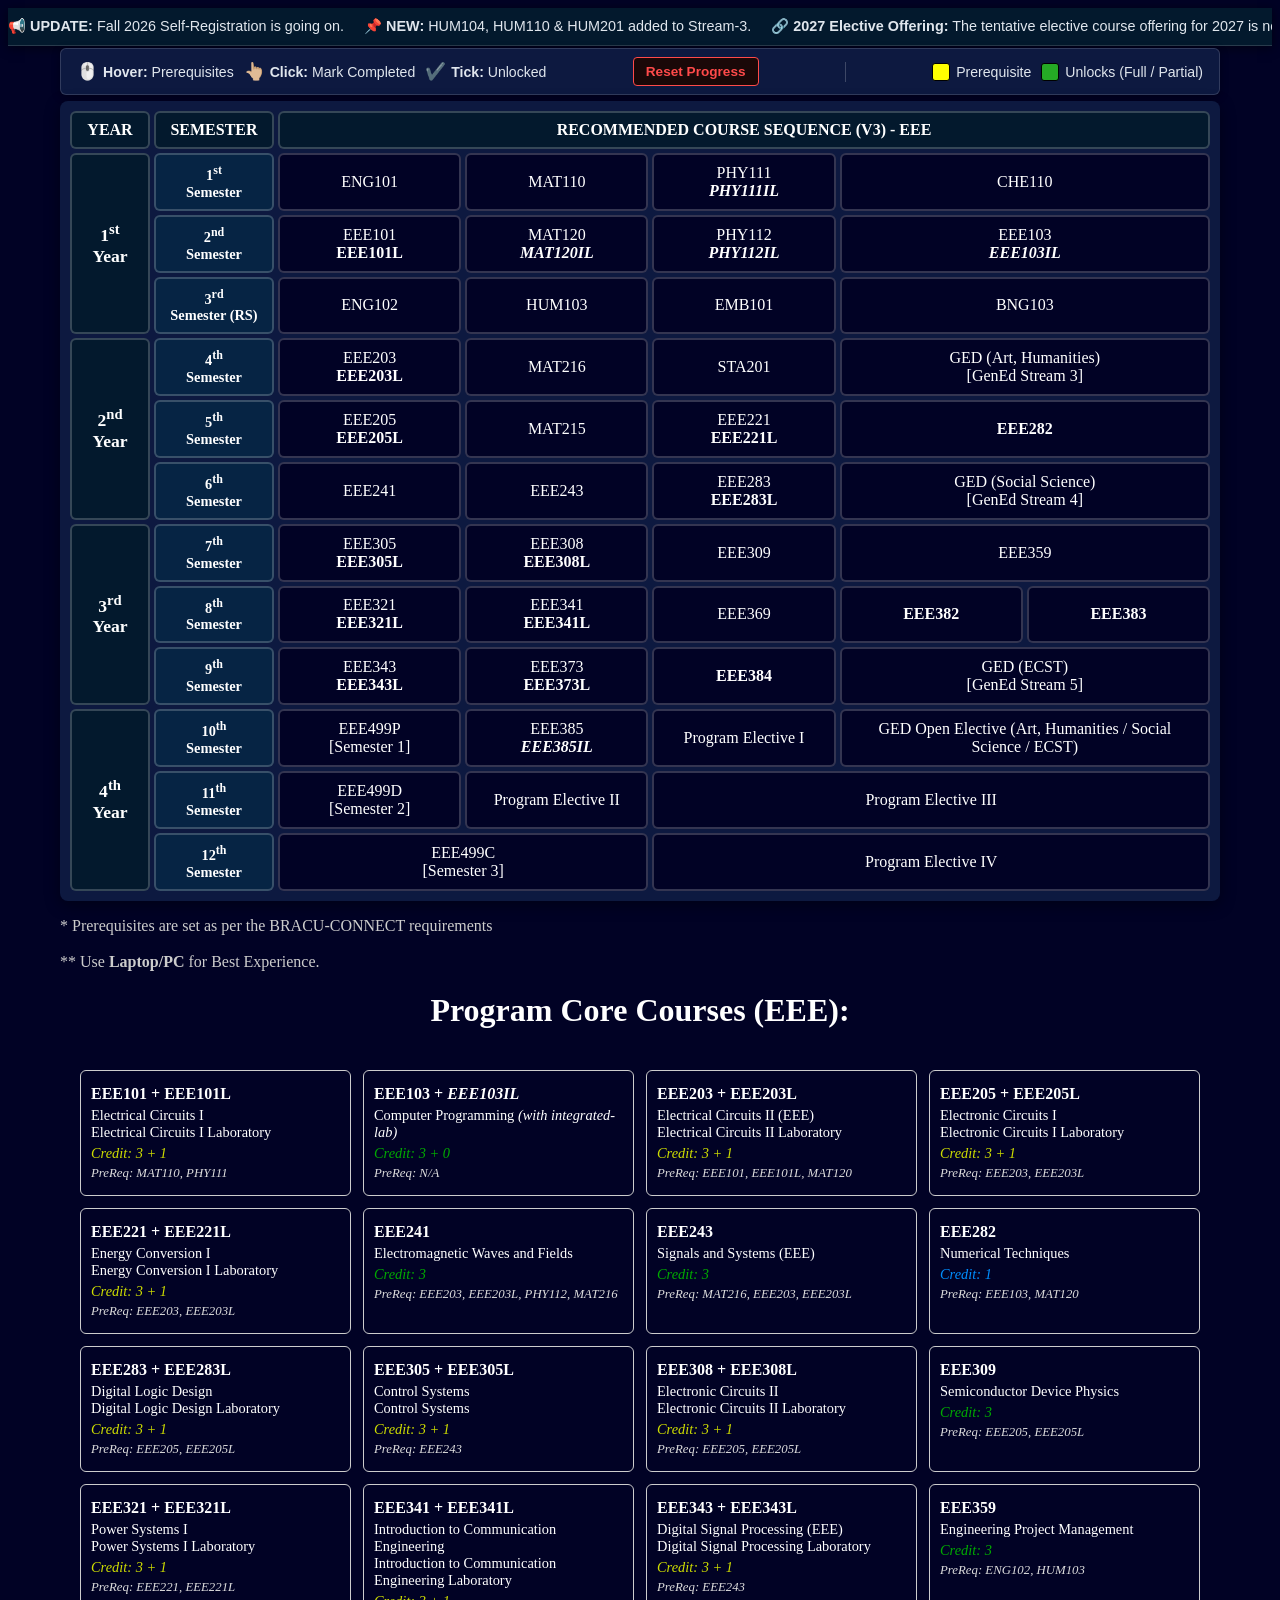
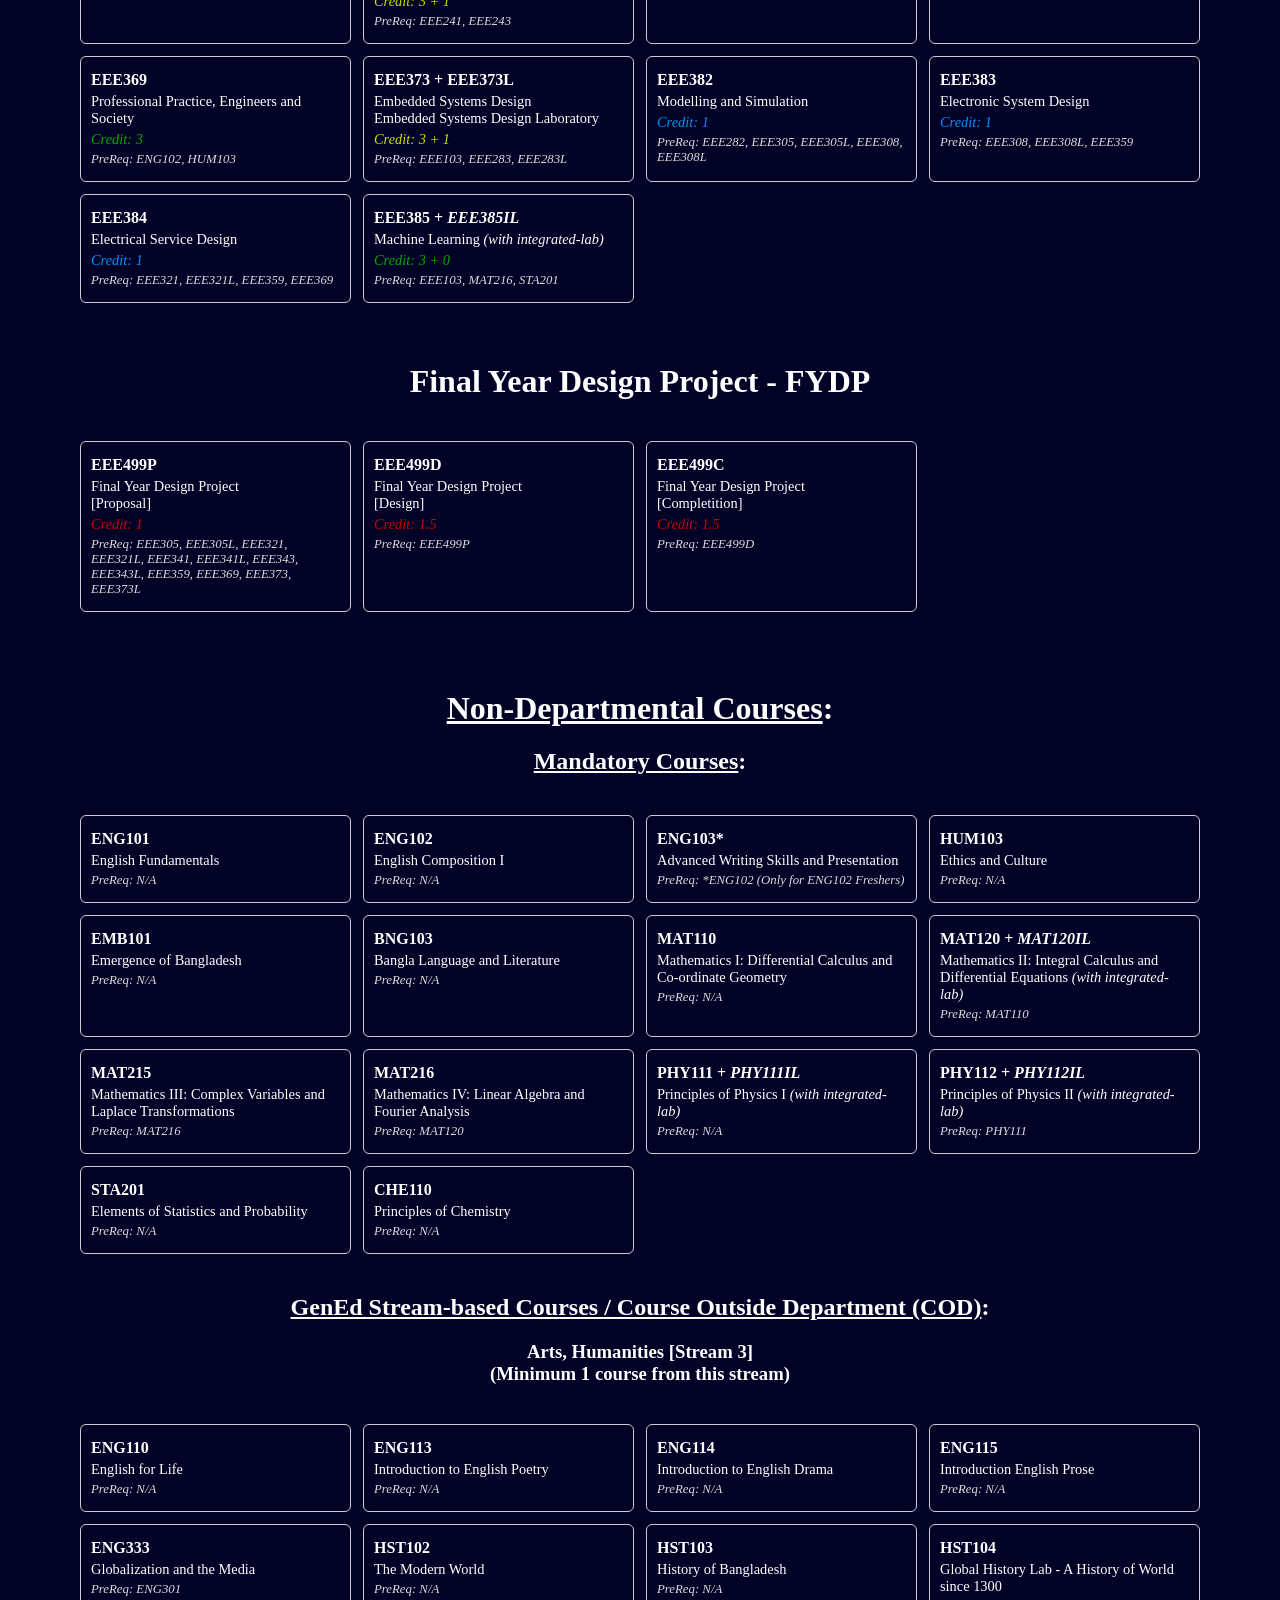
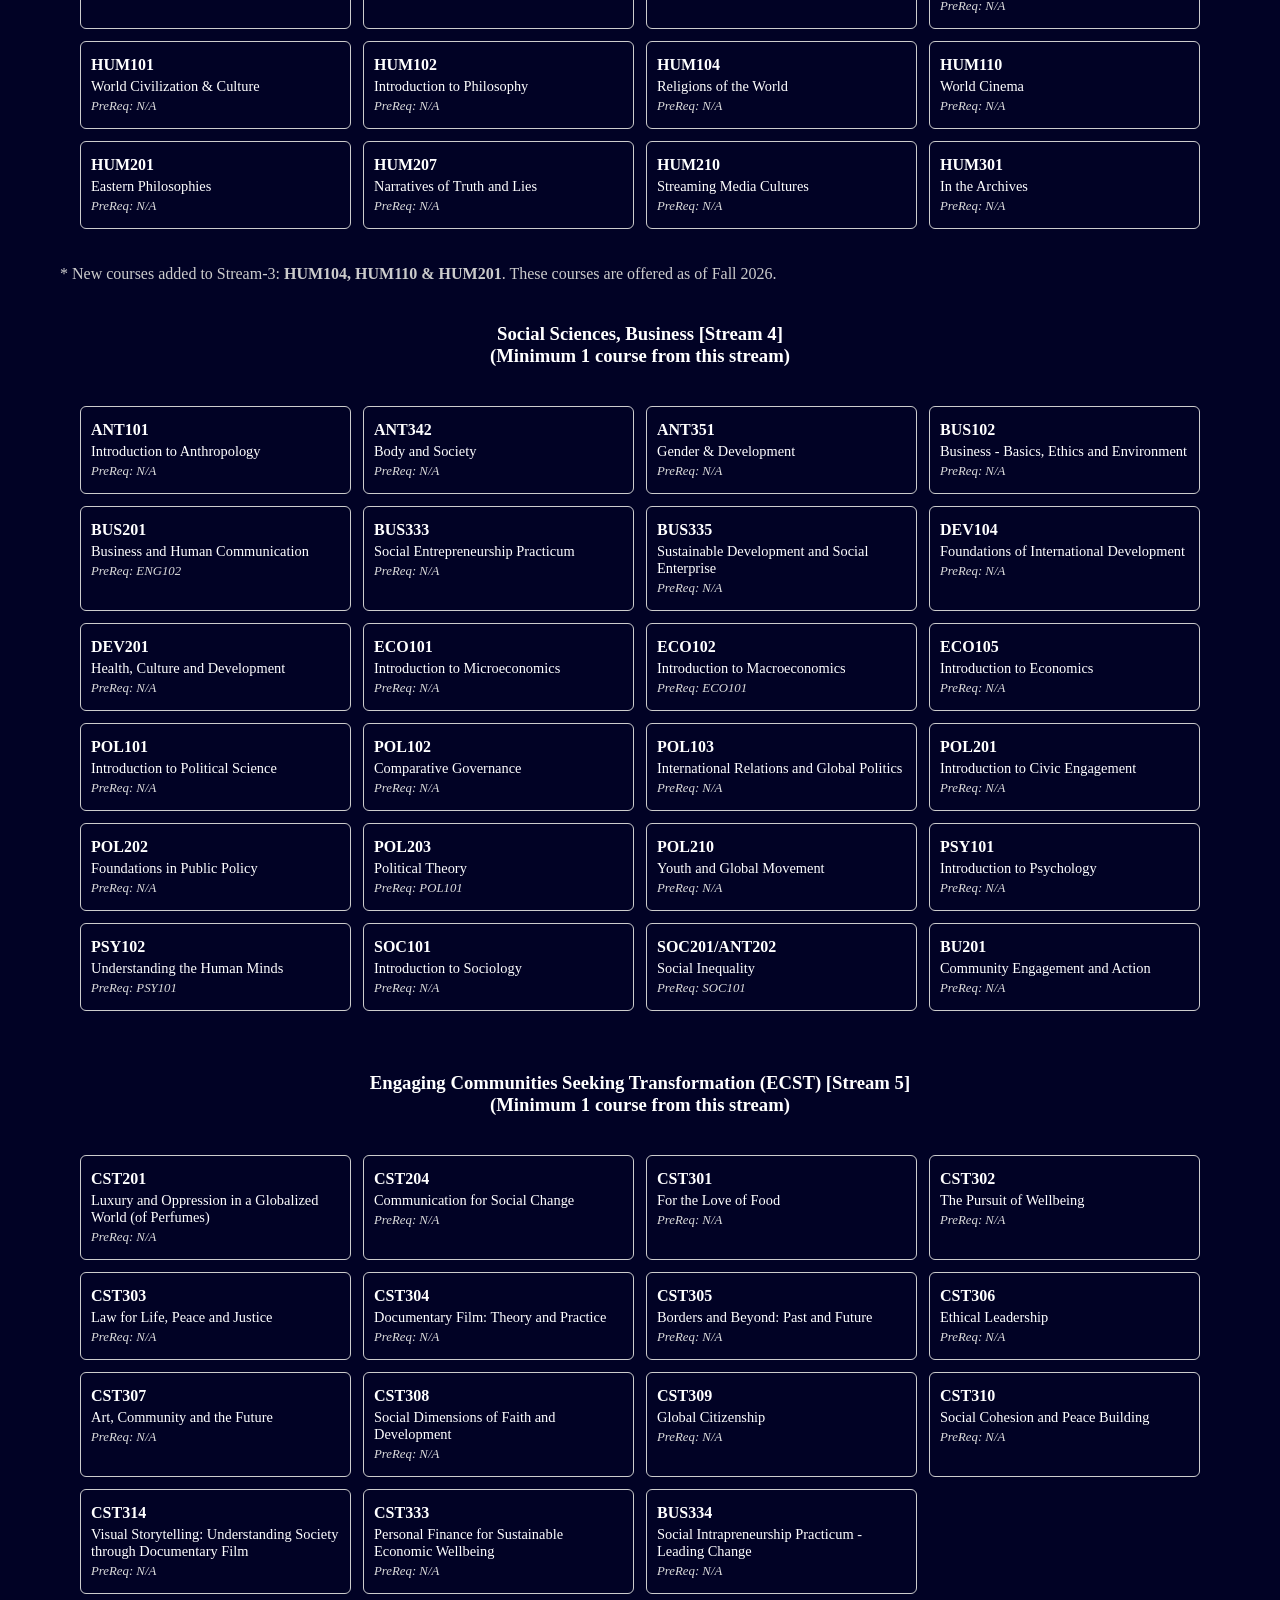
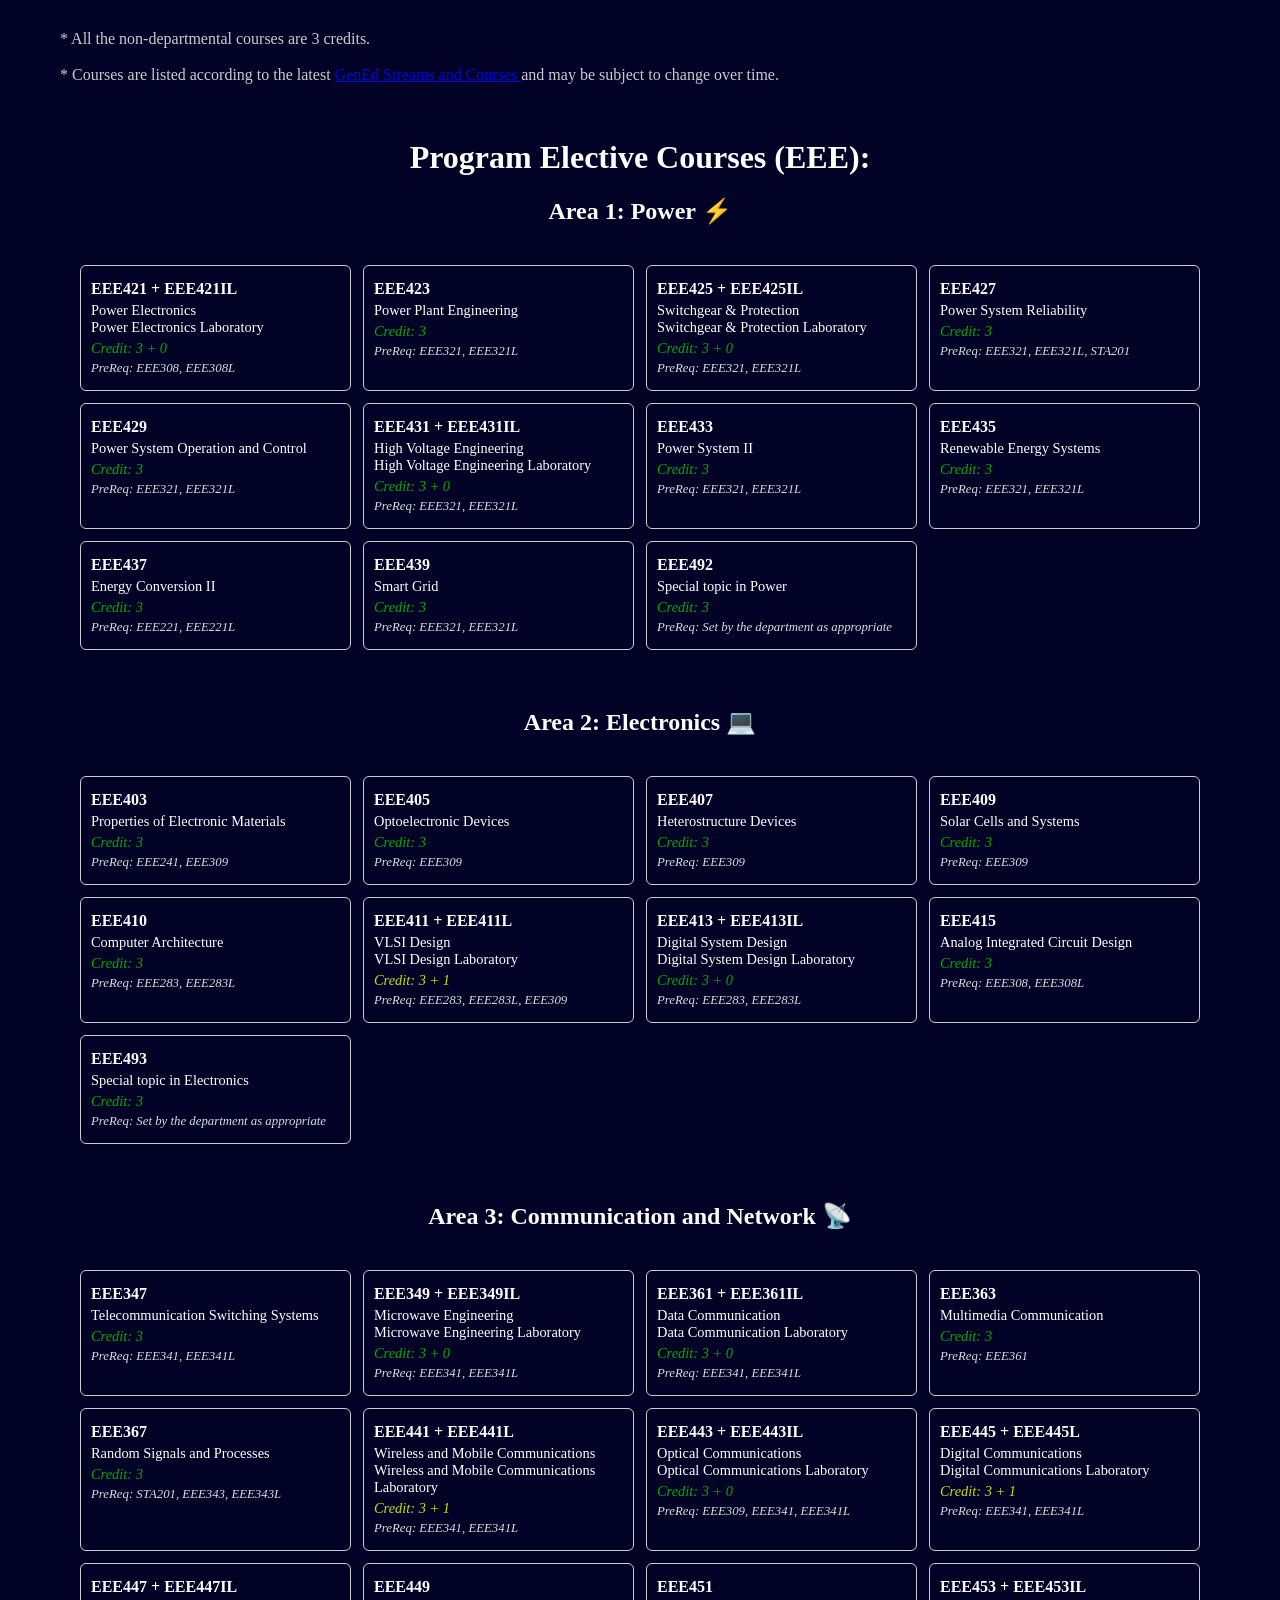
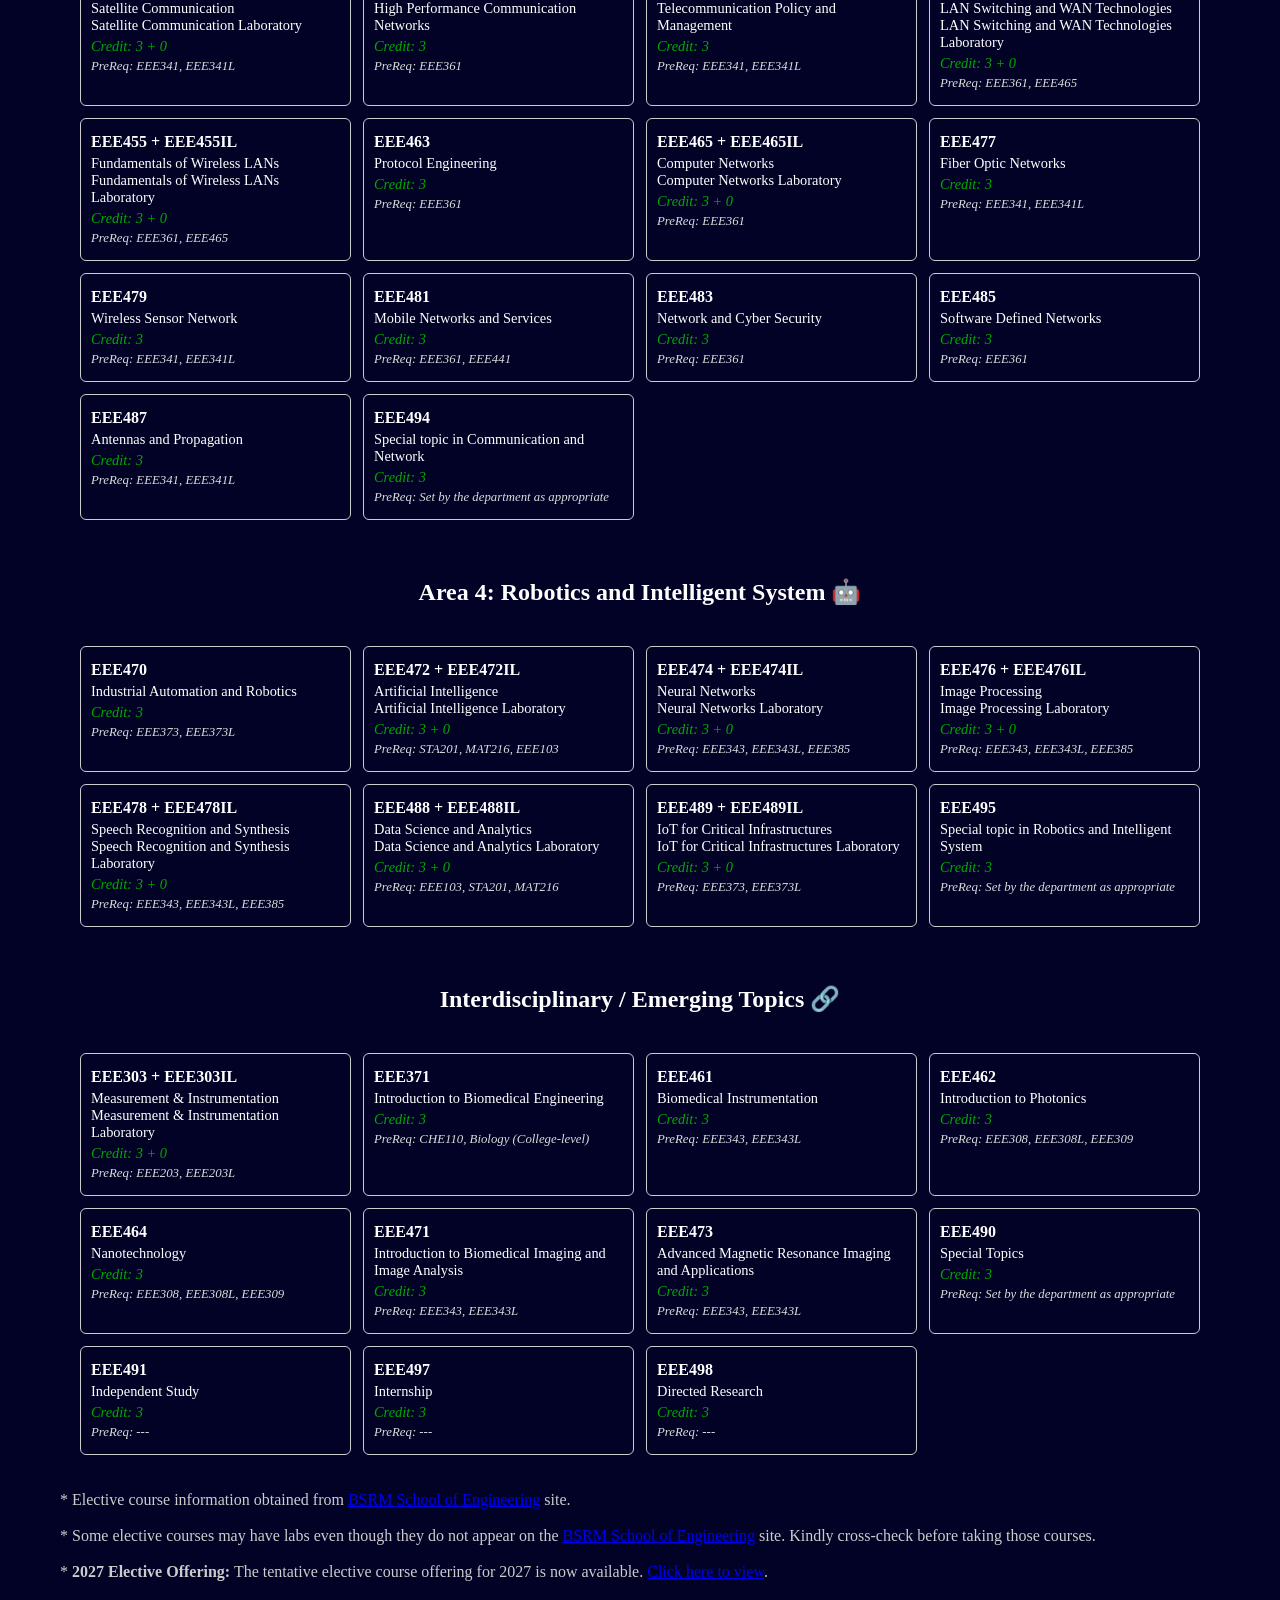
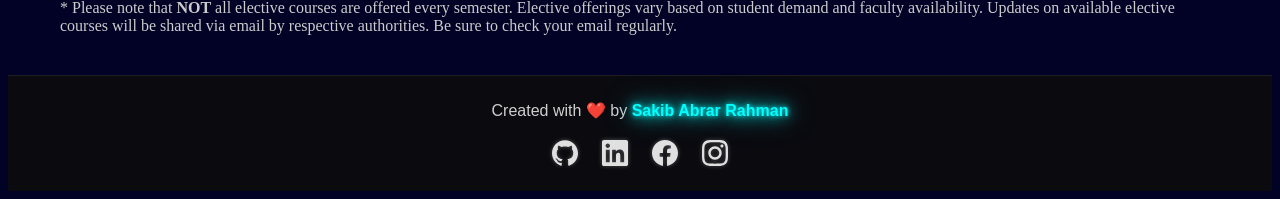
==== commit 10948253: "SelfReg announcement added" ====
--- a/index.html
+++ b/index.html
@@ -13,7 +13,7 @@
 		<div class="scrolling-ticker">
 			<div class="ticker-content" id="ticker-content">
 				<span>
-					📢 <strong>DEV:</strong> Auto-save is now enabled! &nbsp;&nbsp;&nbsp;
+					📢 <strong>UPDATE:</strong> Fall 2026 Self-Registration is going on. &nbsp;&nbsp;&nbsp;
 					📌 <strong>NEW:</strong> HUM104, HUM110 & HUM201 added to Stream-3. &nbsp;&nbsp;&nbsp; 
 					🔗 <strong>2027 Elective Offering:</strong> The tentative elective course offering for 2027 is now available. 
 					<a href="elective-info/Tentative Elective Course Offering Plan for Next Year 2027.pdf" target="_blank">
--- a/style.css
+++ b/style.css
@@ -450,4 +450,130 @@
       font-size: 0.75rem;
       padding: 6px 0;
   }
+}
+
+/* 9. RESET BUTTON */
+.reset-btn {
+  background-color: #1a0808;
+  color: #ff4a4a;
+  border: 1px solid #ff4a4a;
+  padding: 6px 12px;
+  border-radius: 4px;
+  cursor: pointer;
+  font-size: 0.85rem;
+  font-weight: bold;
+  transition: all 0.2s ease-in-out;
+}
+
+.reset-btn:hover {
+  background-color: #ff4a4a;
+  color: white;
+  box-shadow: 0px 0px 8px rgba(255, 74, 74, 0.6);
+}
+
+.reset-btn:active {
+  transform: scale(0.95);
+}
+
+/* Mobile Dashboard Adjustments */
+@media screen and (max-width: 768px) {
+  .reset-btn {
+      font-size: 0.65rem;
+      padding: 4px 8px;
+  }
+}
+
+/* Custom Modal Overlay */
+.modal-overlay {
+  display: none; /* Hidden by default */
+  position: fixed;
+  top: 0;
+  left: 0;
+  width: 100%;
+  height: 100%;
+  background-color: rgba(0, 0, 0, 0.6);
+  backdrop-filter: blur(3px);
+  z-index: 9999;
+  justify-content: center;
+  align-items: center;
+}
+
+/* Active class toggled by JavaScript */
+.modal-overlay.active {
+  display: flex; 
+}
+
+/* The Modal Box */
+.modal-content {
+  background-color: #1e1e1e; /* Dark theme background */
+  padding: 24px;
+  border-radius: 8px;
+  border: 1px solid #444;
+  text-align: center;
+  max-width: 320px;
+  width: 90%;
+  box-shadow: 0 4px 15px rgba(0, 0, 0, 0.5);
+  color: #f1f1f1;
+  animation: popIn 0.3s ease-out;
+}
+
+.modal-content h3 {
+  margin-top: 0;
+  color: #ff4a4a;
+  margin-bottom: 12px;
+}
+
+.modal-content p {
+  font-size: 0.95rem;
+  color: #ccc;
+  margin-bottom: 24px;
+  line-height: 1.4;
+}
+
+/* Modal Buttons */
+.modal-buttons {
+  display: flex;
+  justify-content: center;
+  gap: 12px;
+}
+
+.modal-btn {
+  padding: 8px 16px;
+  border: none;
+  border-radius: 4px;
+  cursor: pointer;
+  font-weight: bold;
+  font-size: 0.9rem;
+  transition: all 0.2s;
+}
+
+.cancel-btn {
+  background-color: #444;
+  color: white;
+}
+
+.cancel-btn:hover {
+  background-color: #555;
+}
+
+.confirm-btn {
+  background-color: #ff4a4a;
+  color: white;
+}
+
+.confirm-btn:hover {
+  background-color: #e03e3e;
+  box-shadow: 0px 0px 8px rgba(255, 74, 74, 0.4);
+}
+
+/* Modal Animation */
+@keyframes popIn {
+  from {
+      opacity: 0;
+      transform: scale(0.9);
+  }
+  to {
+      opacity: 1;
+      transform: scale(1);
+  }
 }
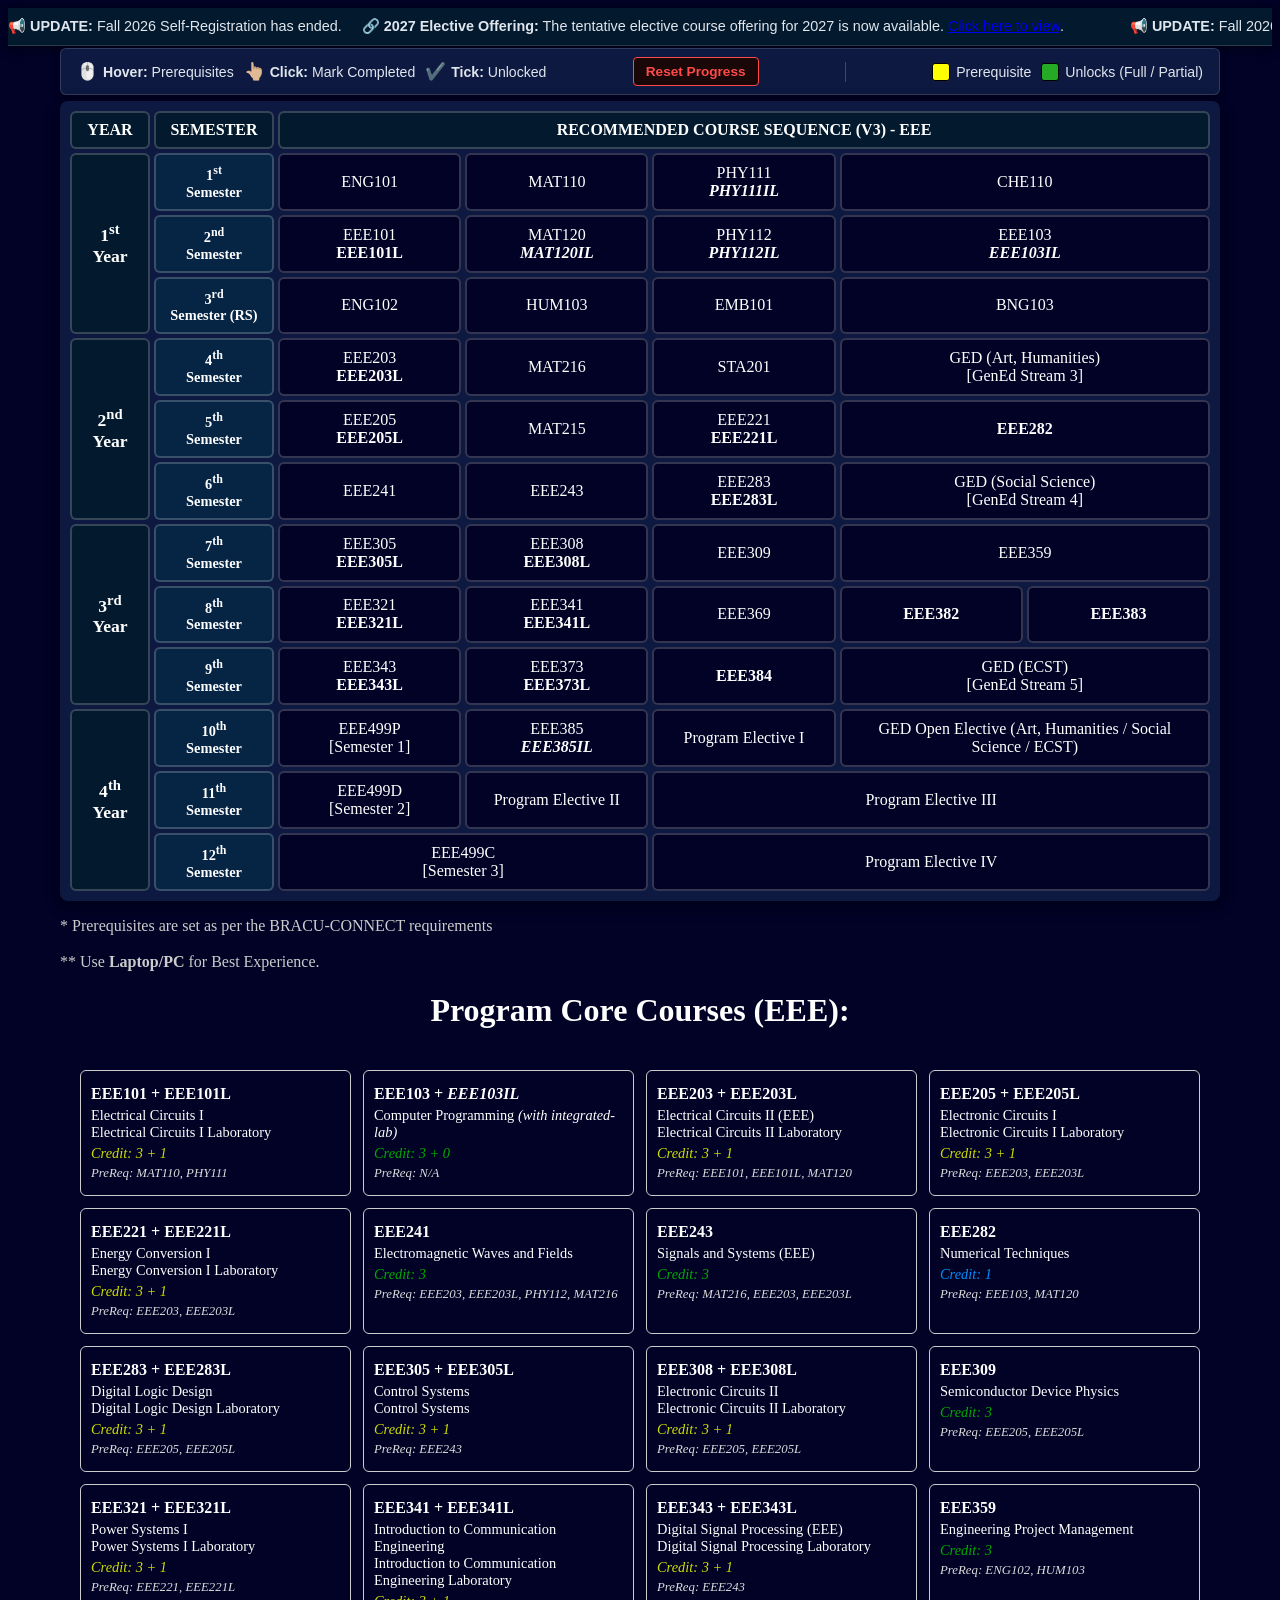
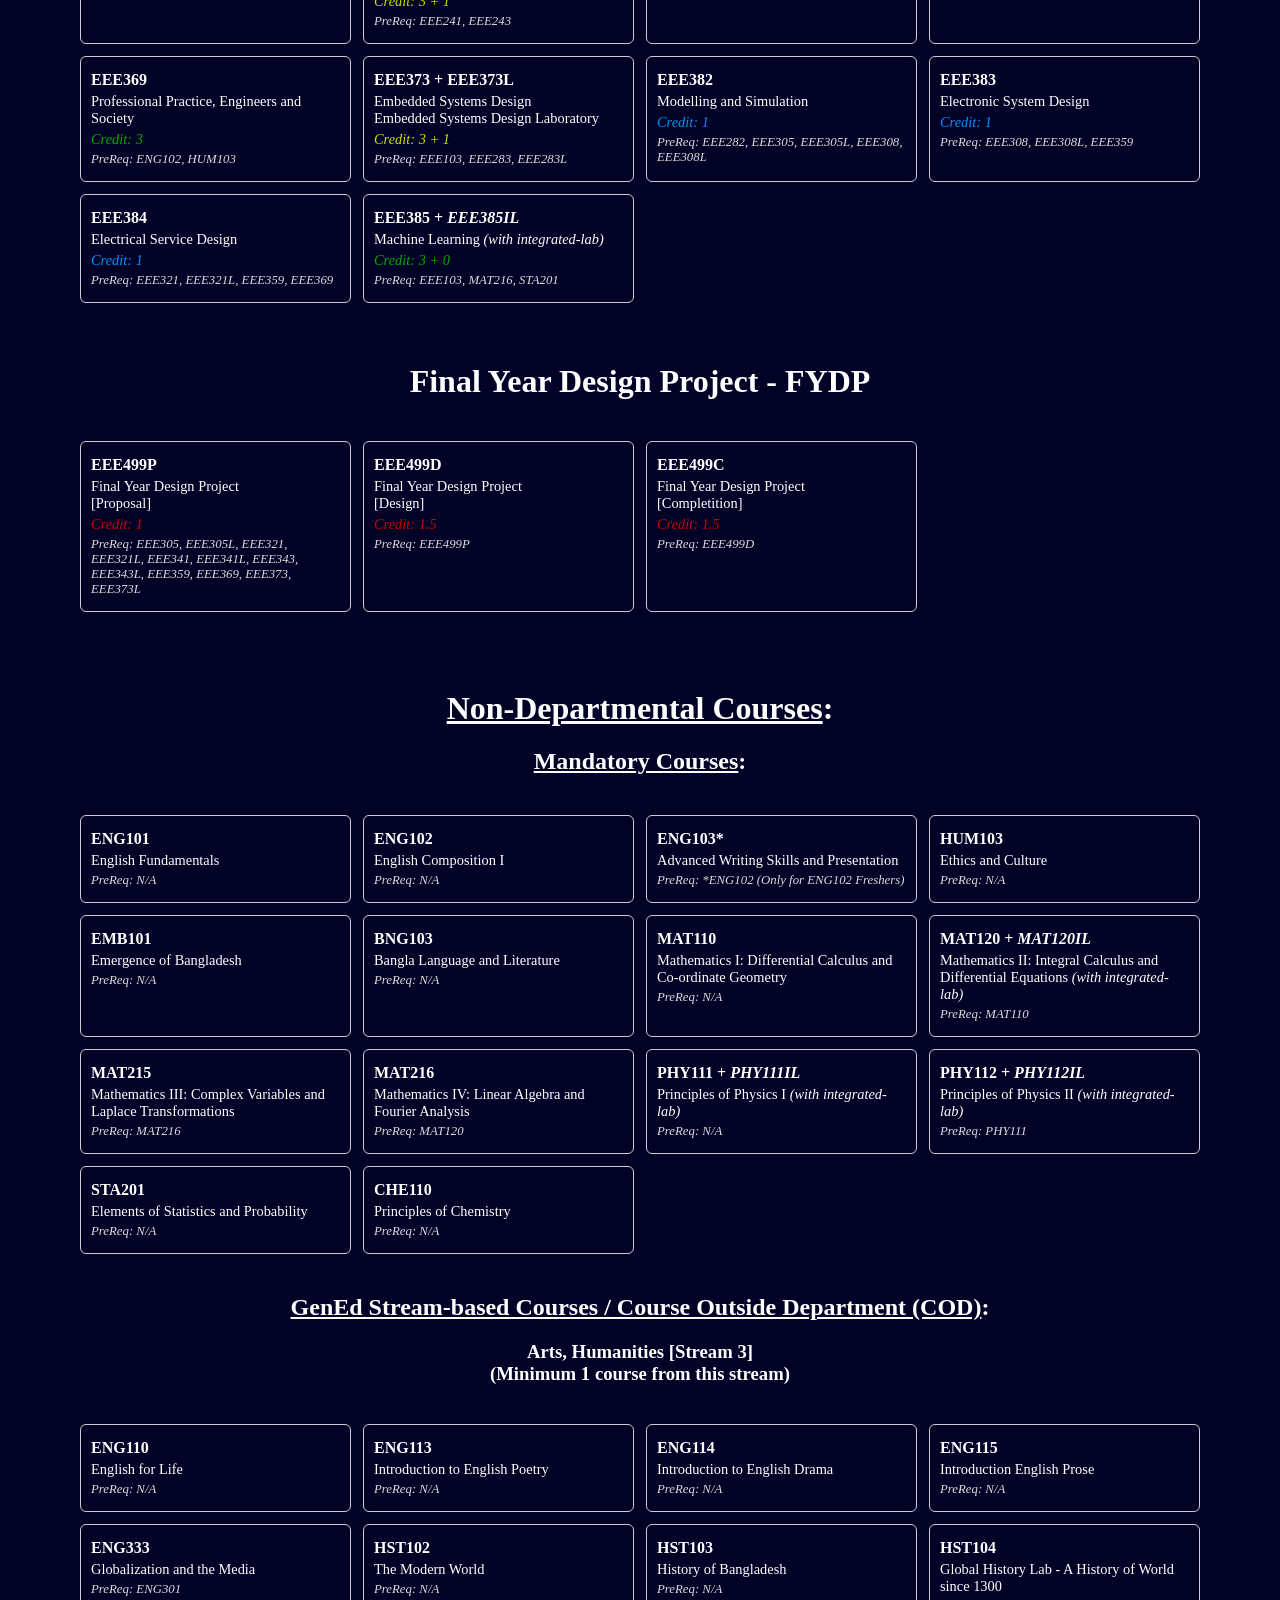
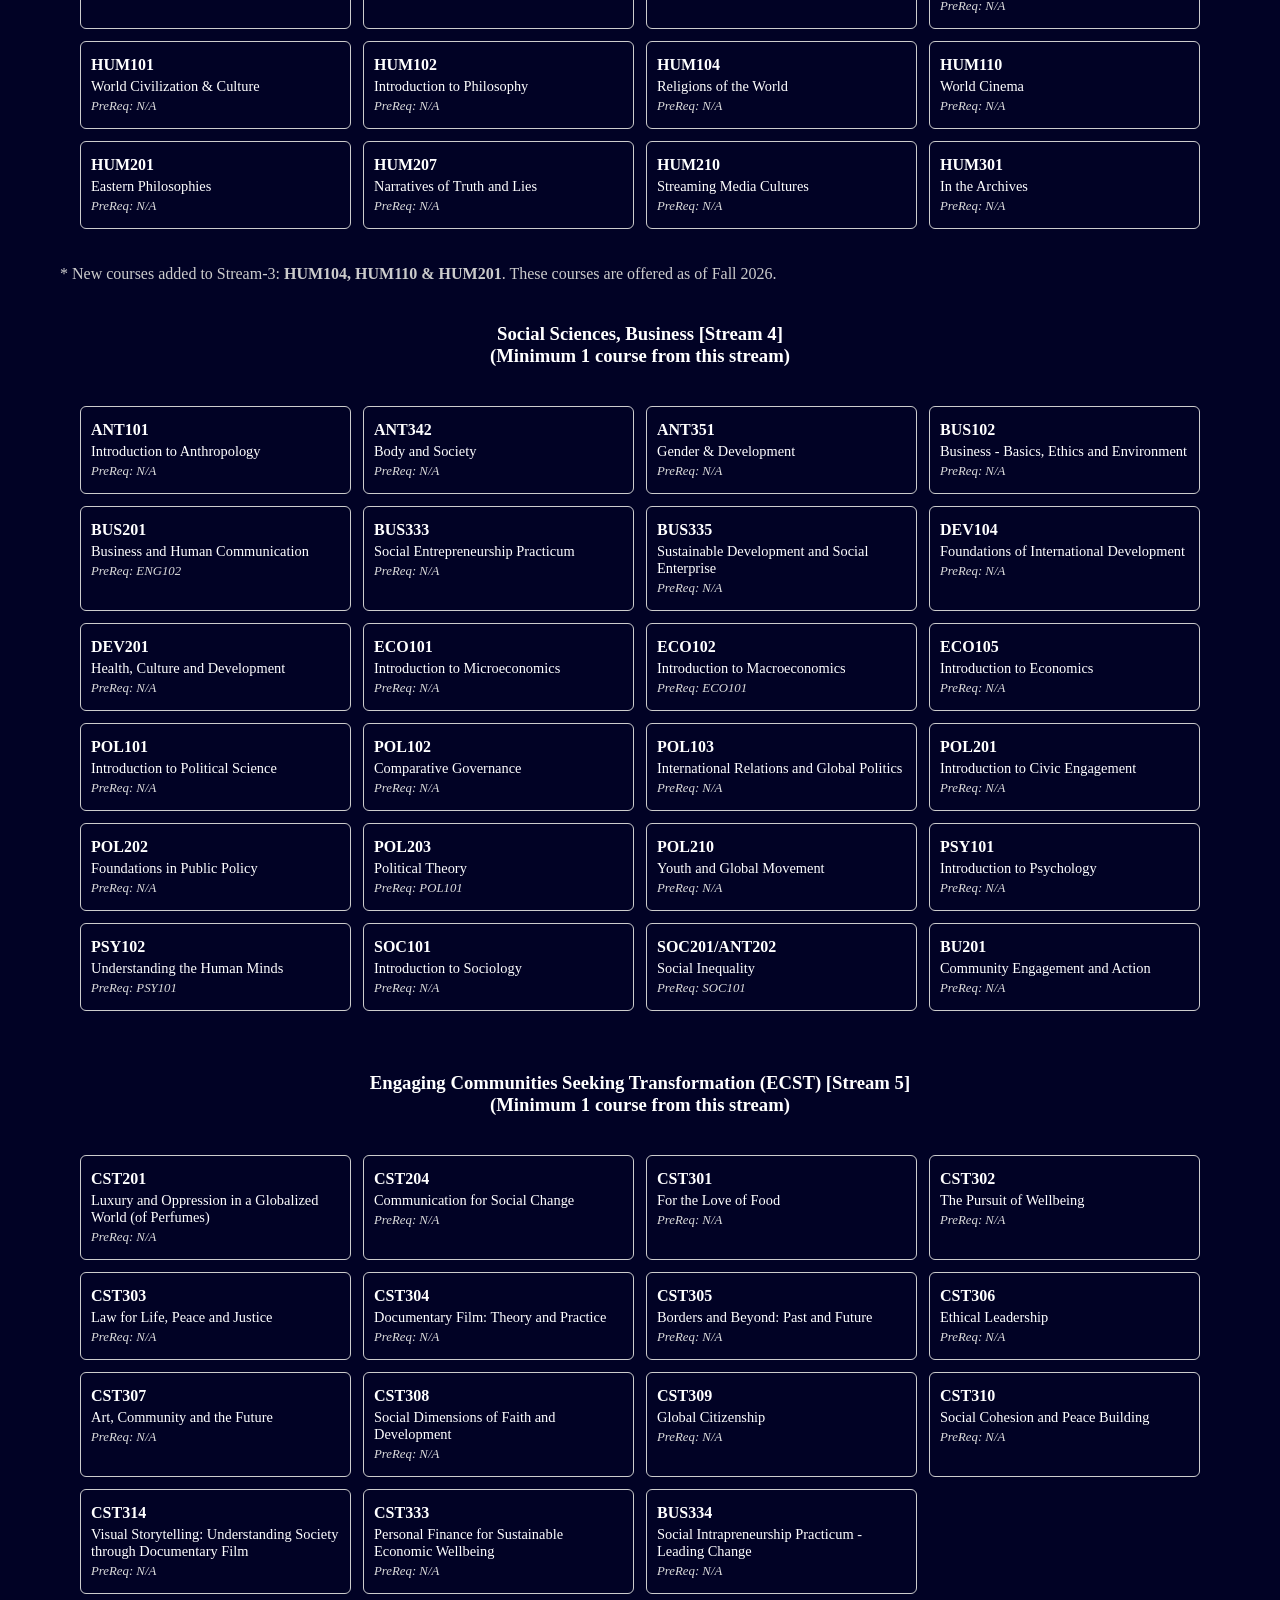
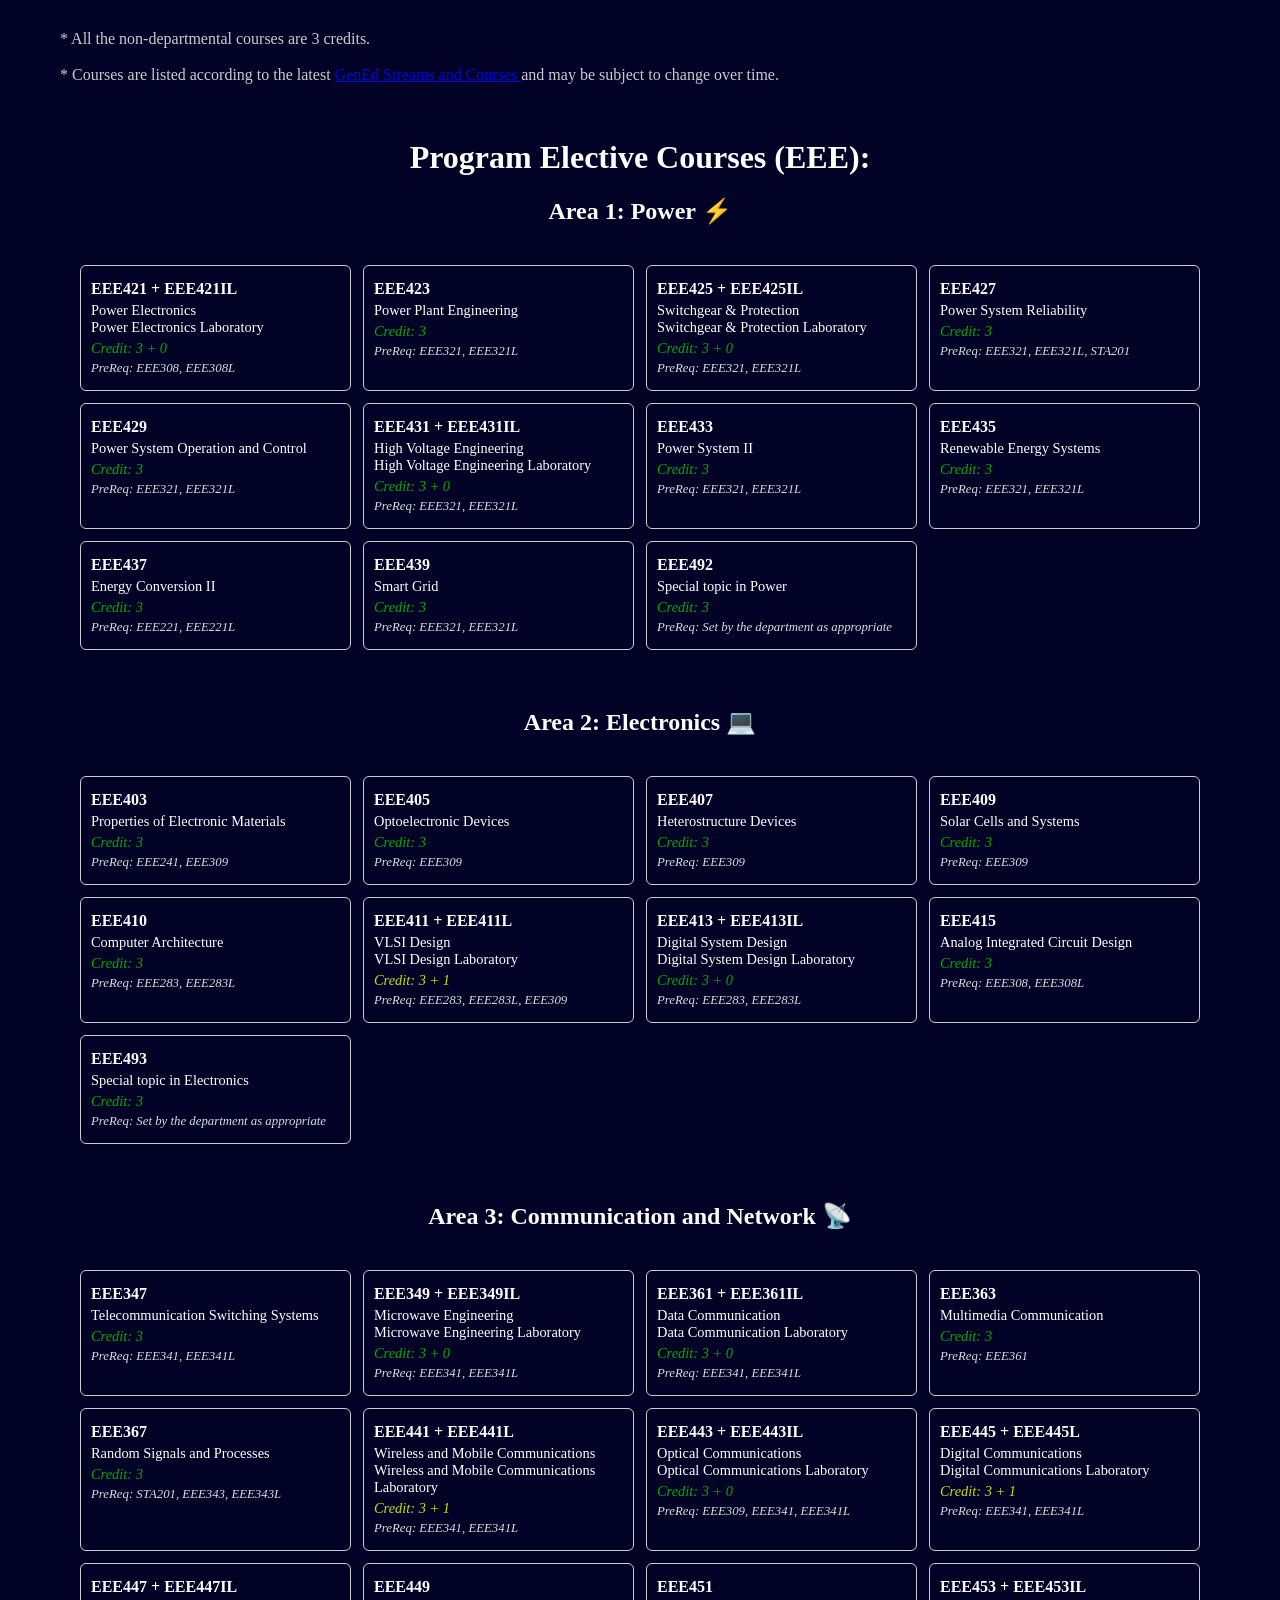
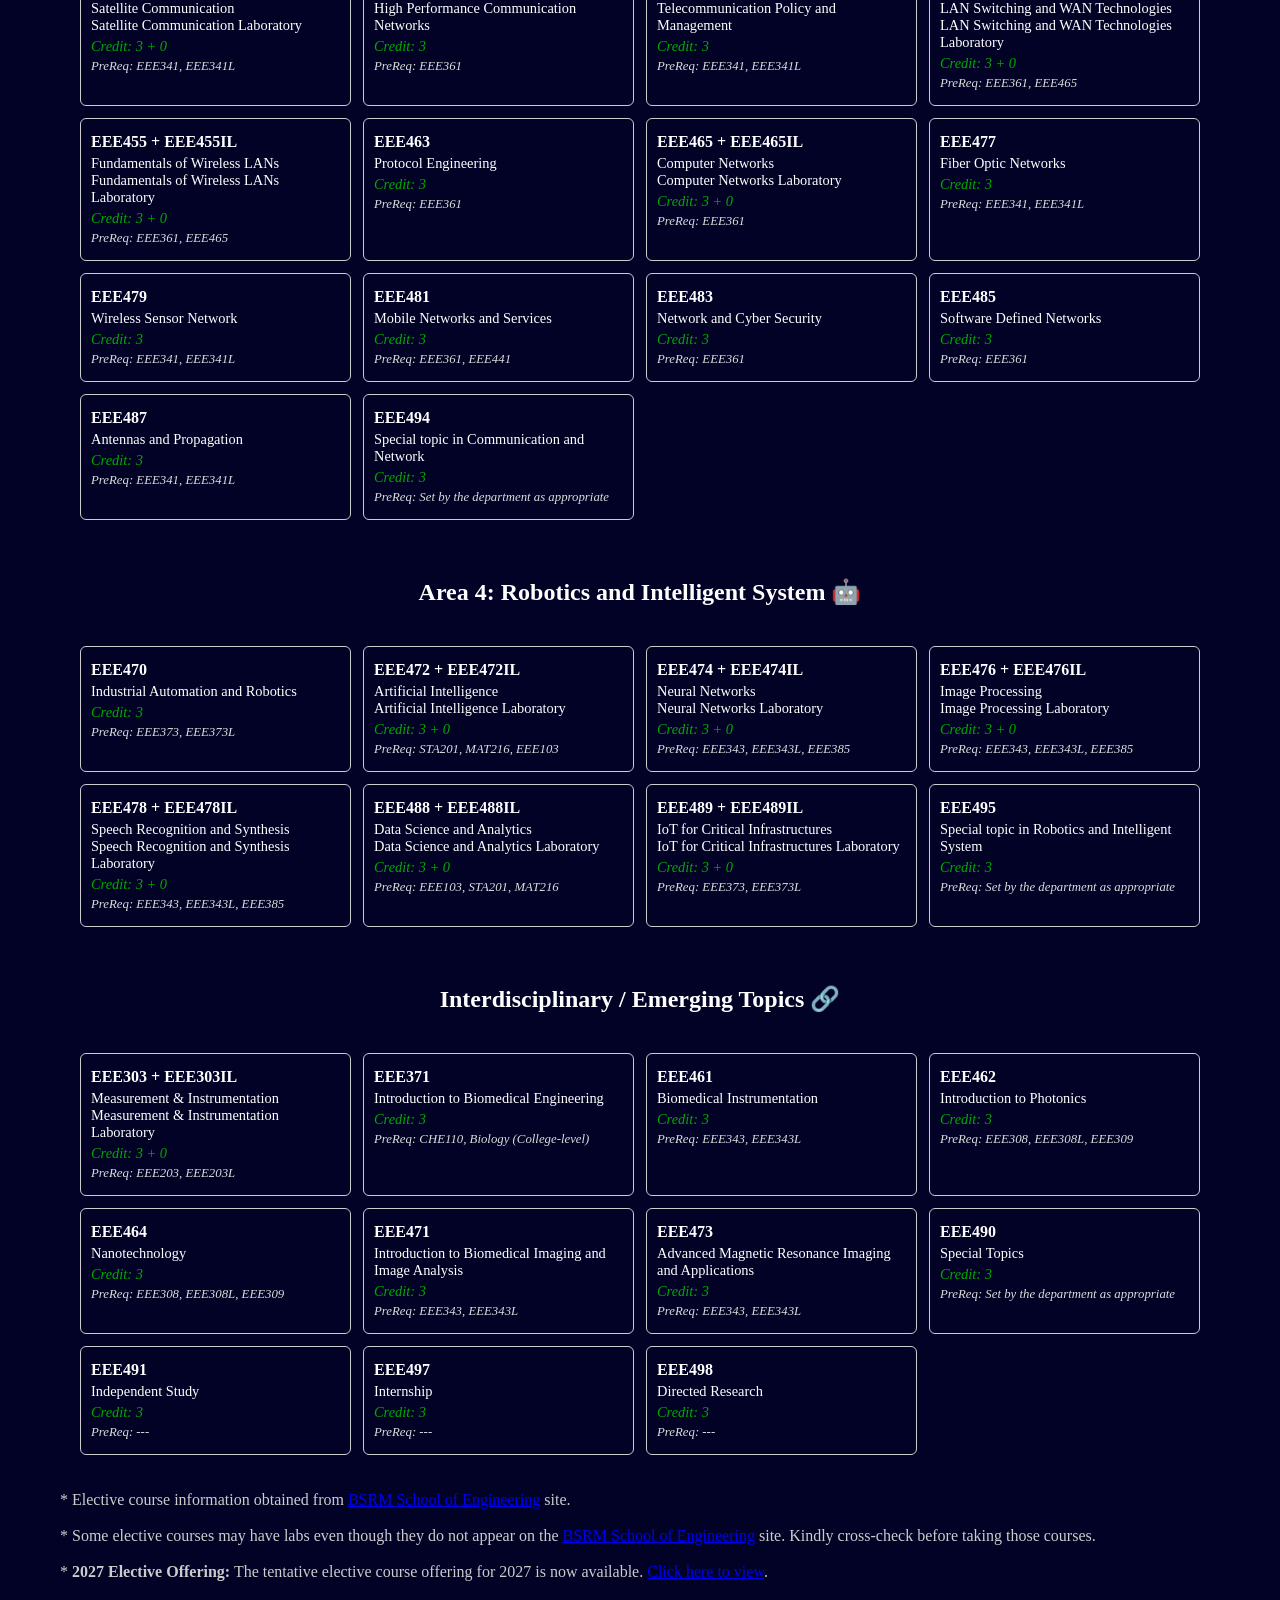
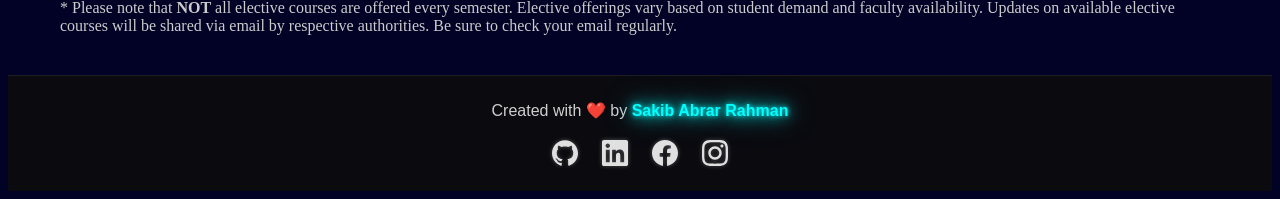
==== commit a0097760: "FA26 SelfReg End Message" ====
--- a/index.html
+++ b/index.html
@@ -13,8 +13,8 @@
 		<div class="scrolling-ticker">
 			<div class="ticker-content" id="ticker-content">
 				<span>
-					📢 <strong>UPDATE:</strong> Fall 2026 Self-Registration is going on. &nbsp;&nbsp;&nbsp;
-					📌 <strong>NEW:</strong> HUM104, HUM110 & HUM201 added to Stream-3. &nbsp;&nbsp;&nbsp; 
+					📢 <strong>UPDATE:</strong> Fall 2026 Self-Registration has ended. &nbsp;&nbsp;&nbsp;
+				    <!--📌 <strong>NEW:</strong> HUM104, HUM110 & HUM201 added to Stream-3. &nbsp;&nbsp;&nbsp; -->
 					🔗 <strong>2027 Elective Offering:</strong> The tentative elective course offering for 2027 is now available. 
 					<a href="elective-info/Tentative Elective Course Offering Plan for Next Year 2027.pdf" target="_blank">
 						Click here to view</a>. &nbsp;&nbsp;&nbsp;  
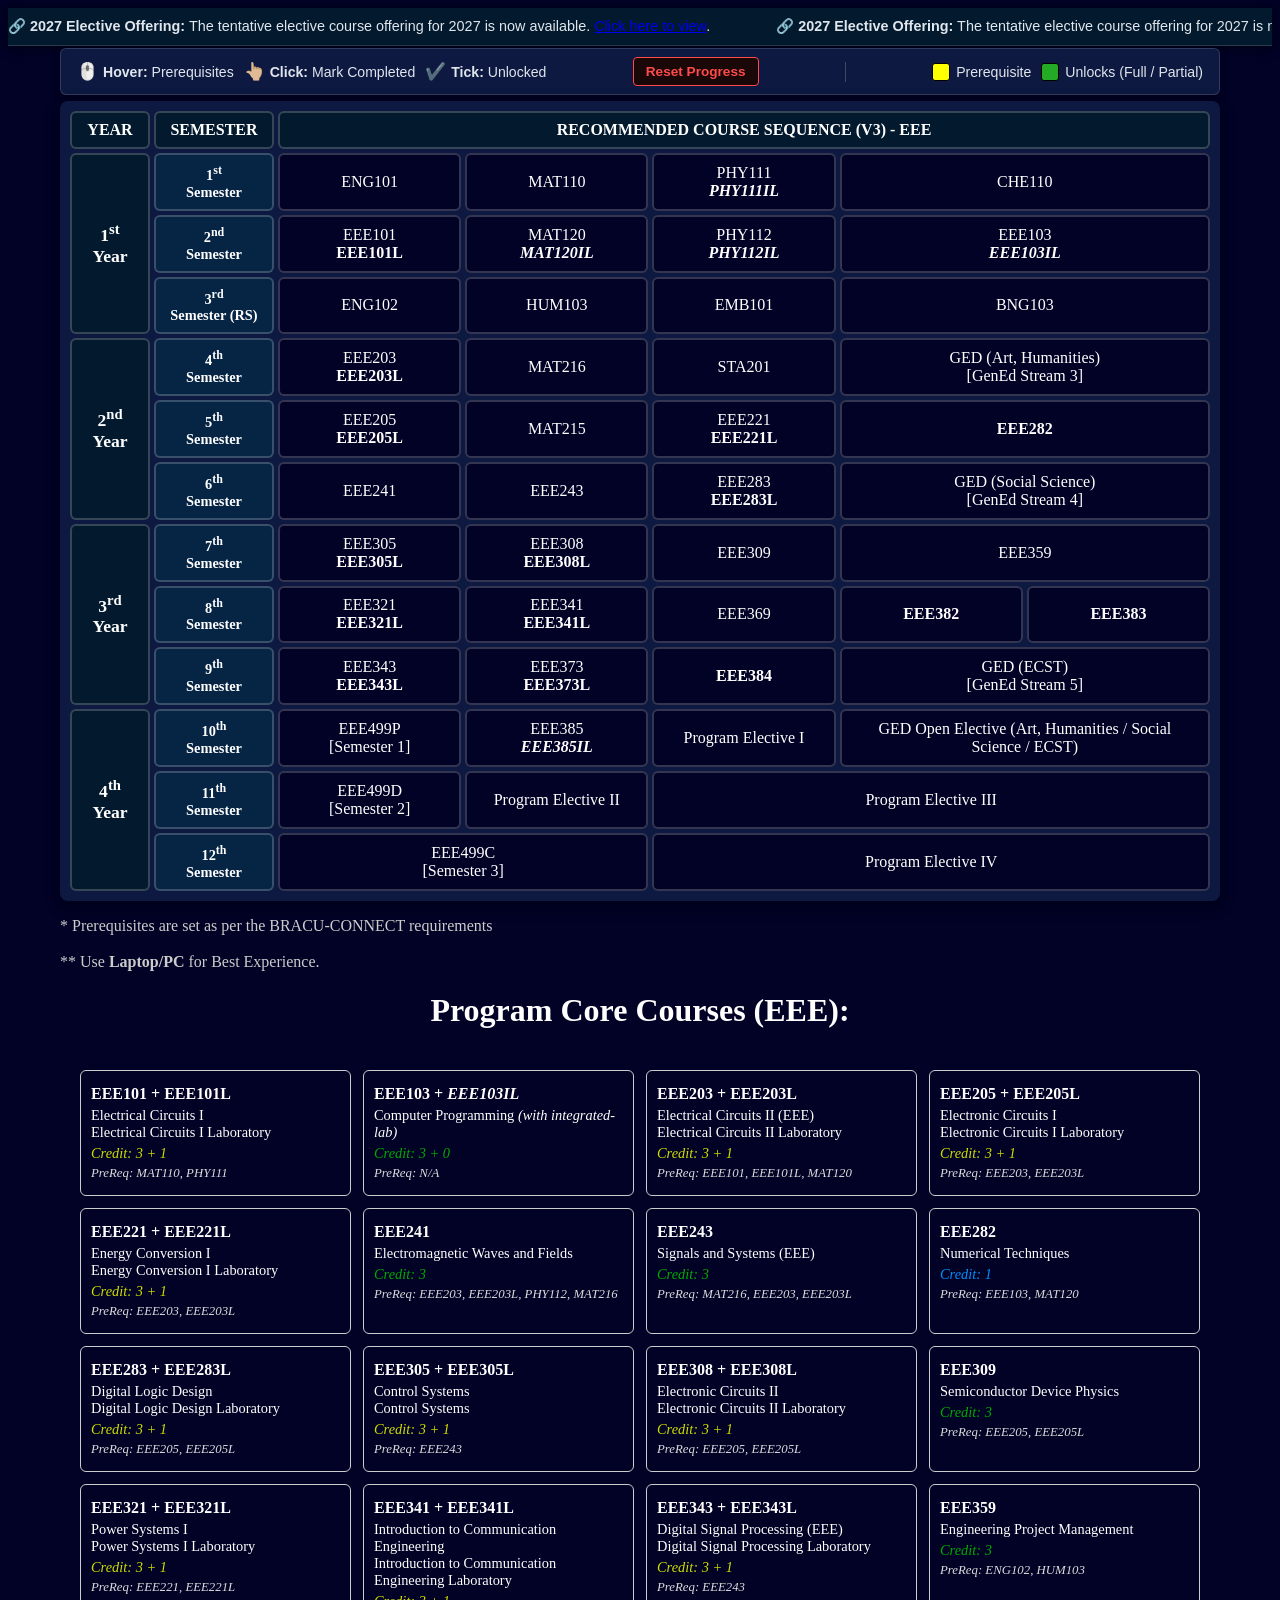
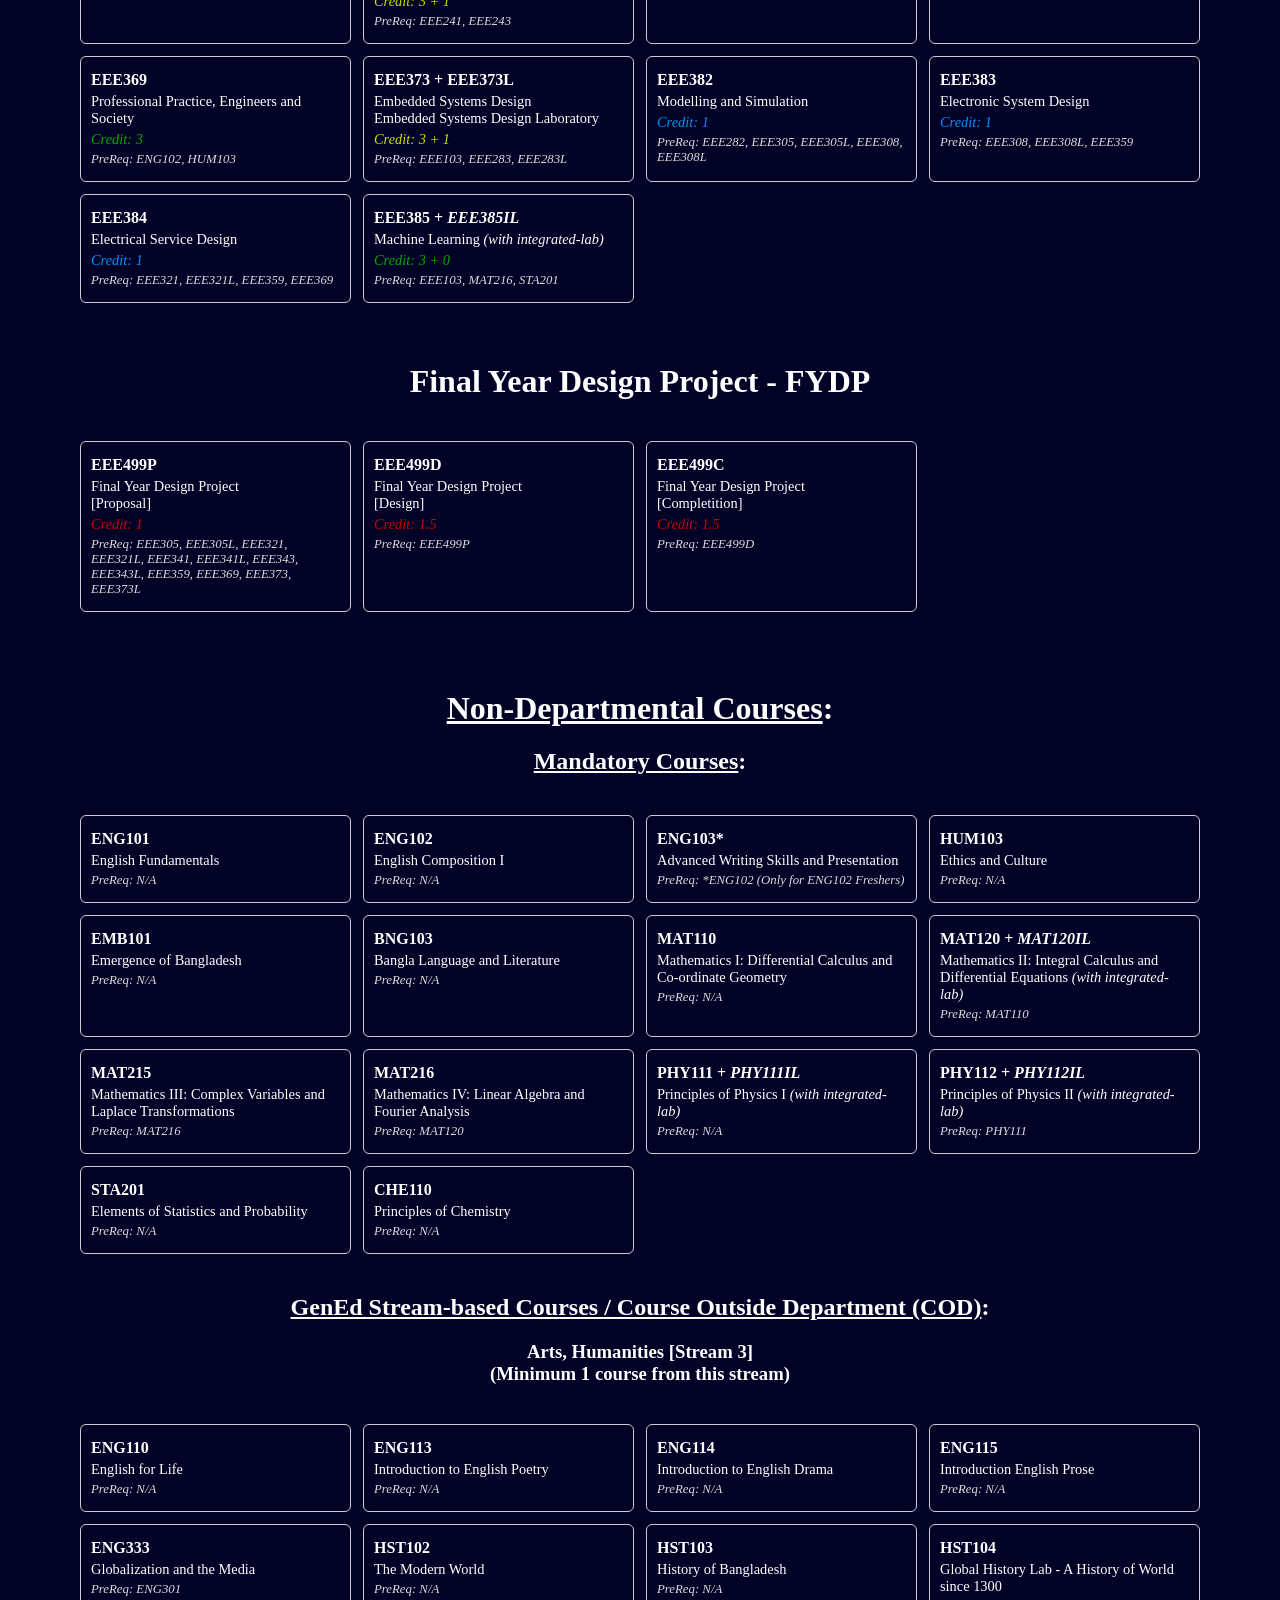
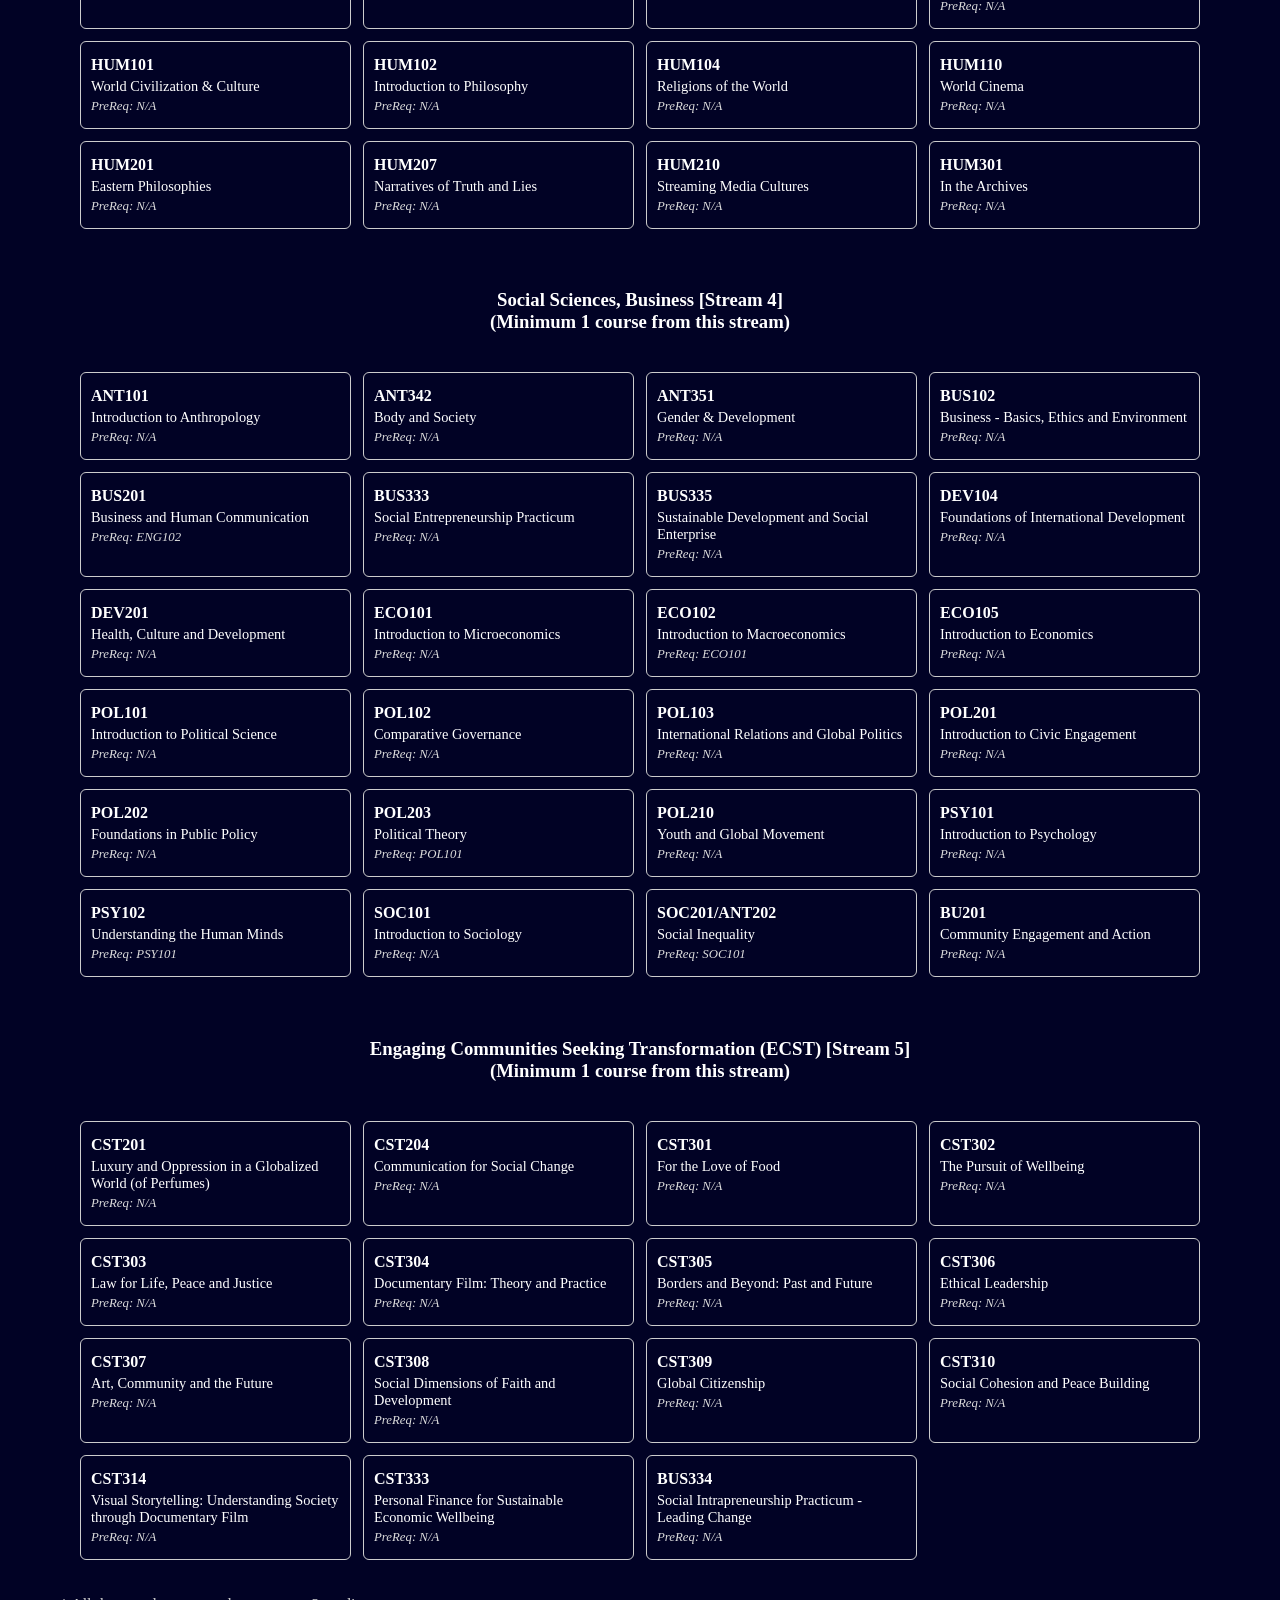
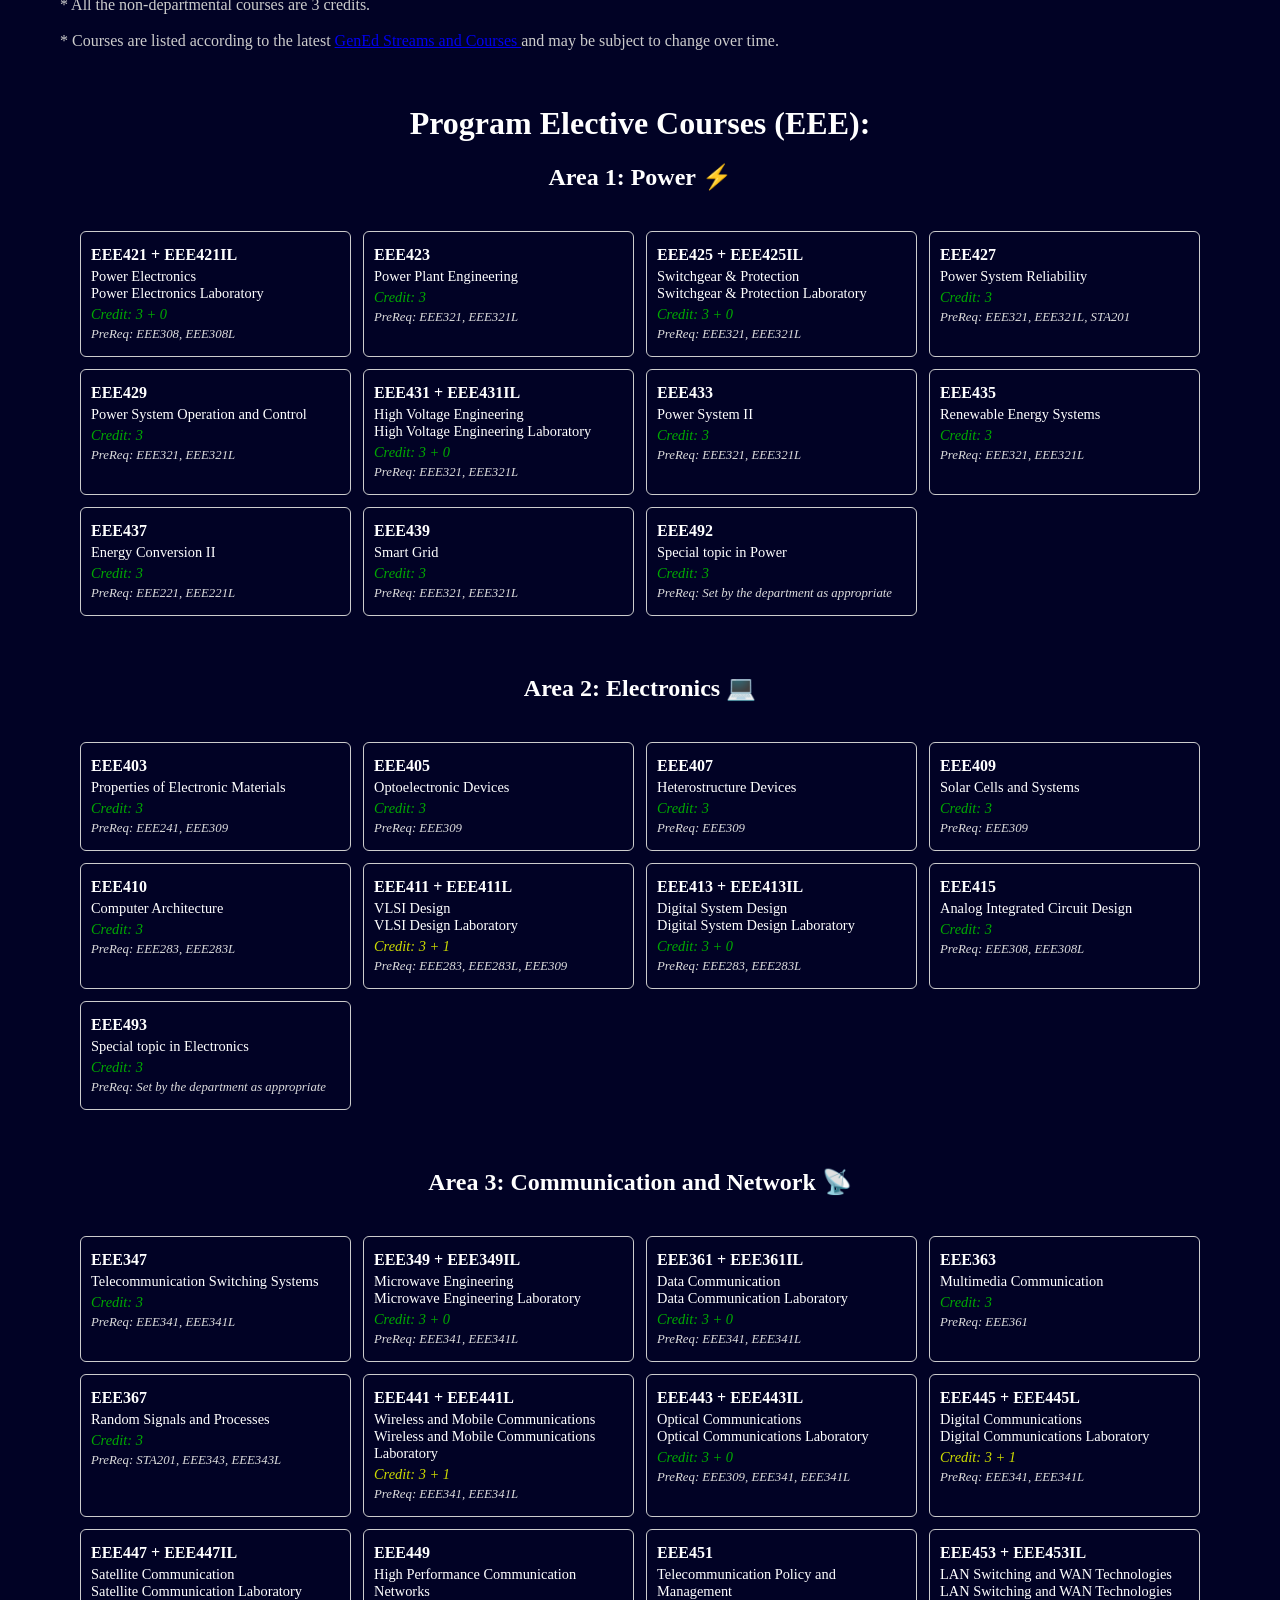
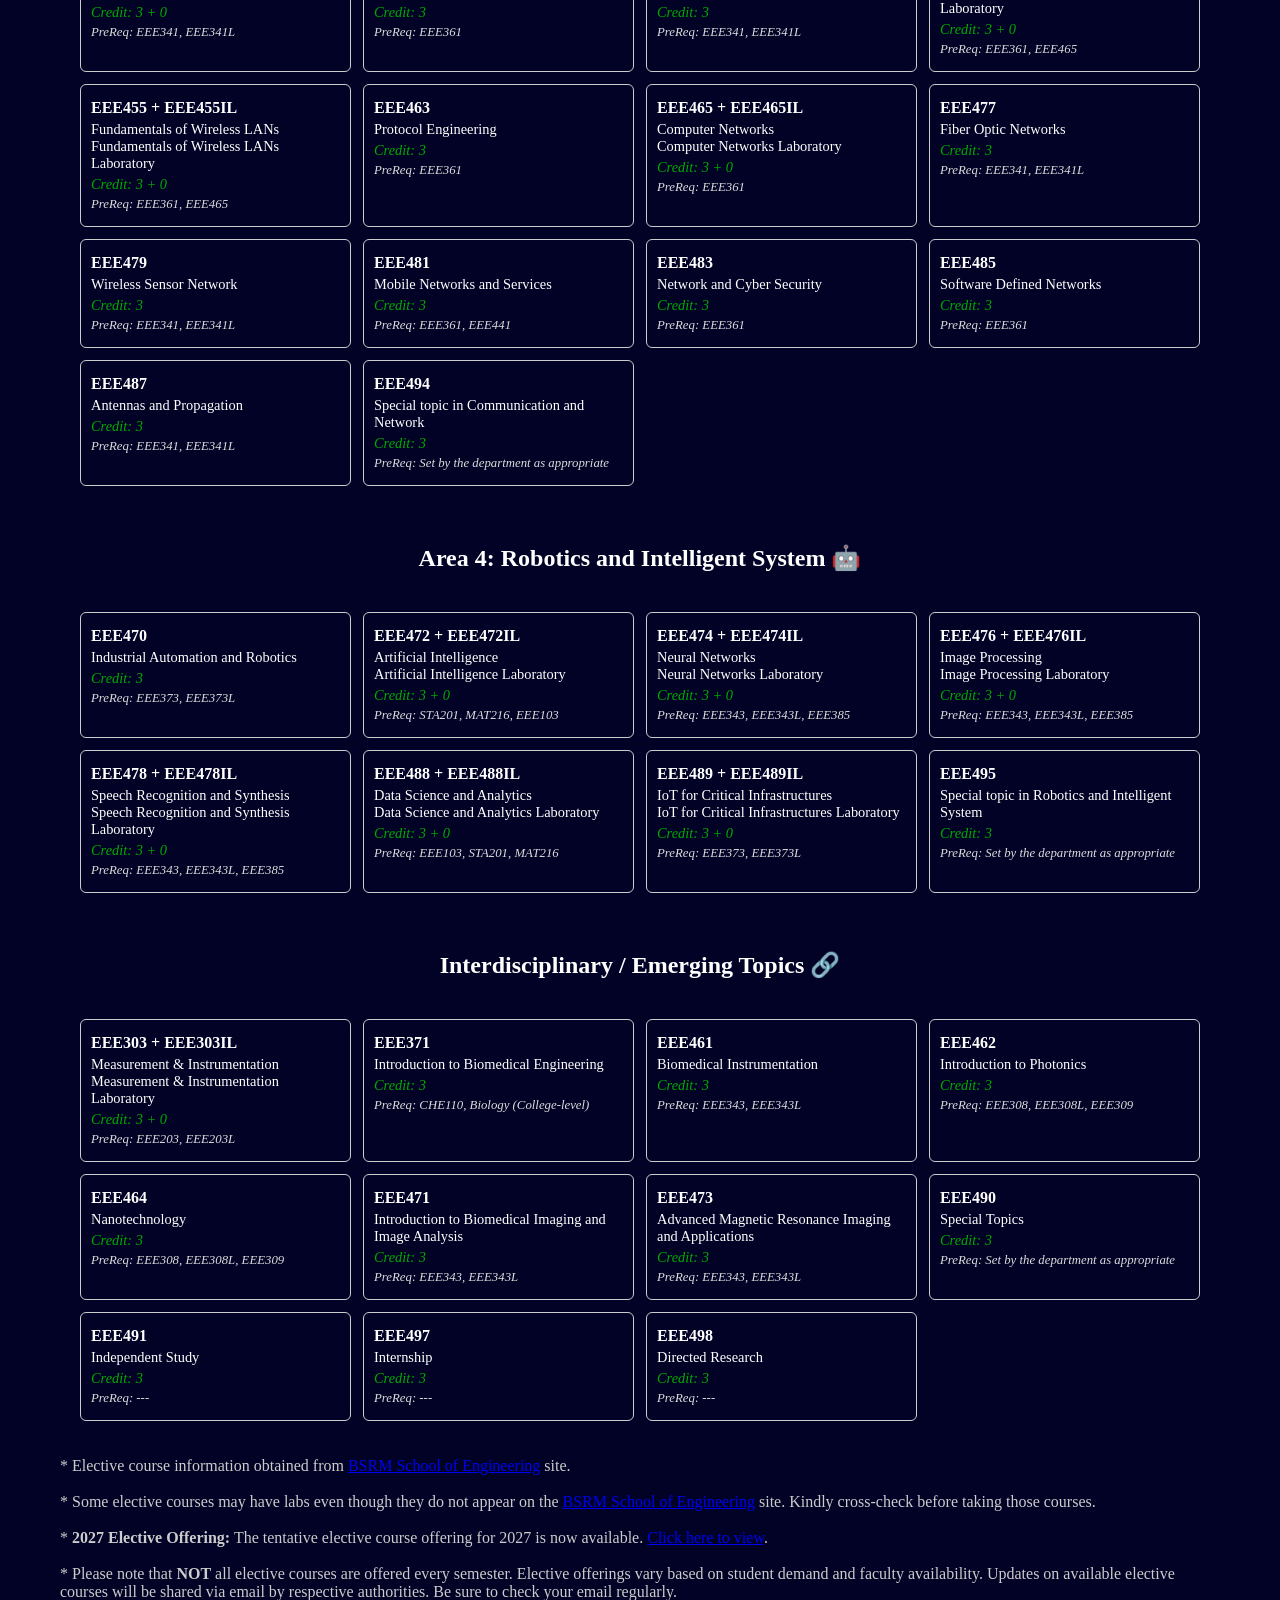
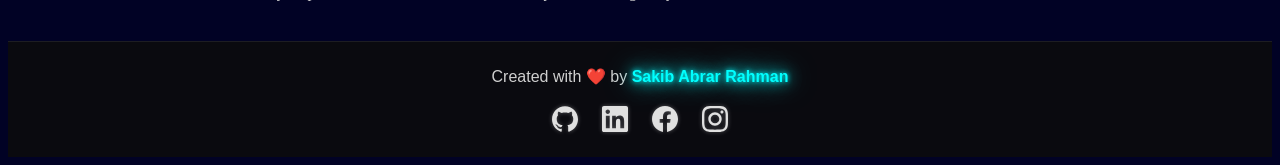
==== commit 537d33fb: "Removed Self-Reg Message" ====
--- a/index.html
+++ b/index.html
@@ -13,7 +13,7 @@
 		<div class="scrolling-ticker">
 			<div class="ticker-content" id="ticker-content">
 				<span>
-					📢 <strong>UPDATE:</strong> Fall 2026 Self-Registration has ended. &nbsp;&nbsp;&nbsp;
+					<!--📢 <strong>UPDATE:</strong> Fall 2026 Self-Registration has ended. &nbsp;&nbsp;&nbsp; -->
 				    <!--📌 <strong>NEW:</strong> HUM104, HUM110 & HUM201 added to Stream-3. &nbsp;&nbsp;&nbsp; -->
 					🔗 <strong>2027 Elective Offering:</strong> The tentative elective course offering for 2027 is now available. 
 					<a href="elective-info/Tentative Elective Course Offering Plan for Next Year 2027.pdf" target="_blank">
@@ -516,9 +516,6 @@
 				</div>
 			</div>
 
-			<p style = "color: #CCC">* New courses added to Stream-3: <b>HUM104, HUM110 & HUM201</b>.
-				These courses are offered as of Fall 2026.</p>
-
 			<h3 align = "center" style = "color: white"><b><br>Social Sciences, Business [Stream 4]
 				<br>(Minimum 1 course from this stream)</b>
 			</h3>
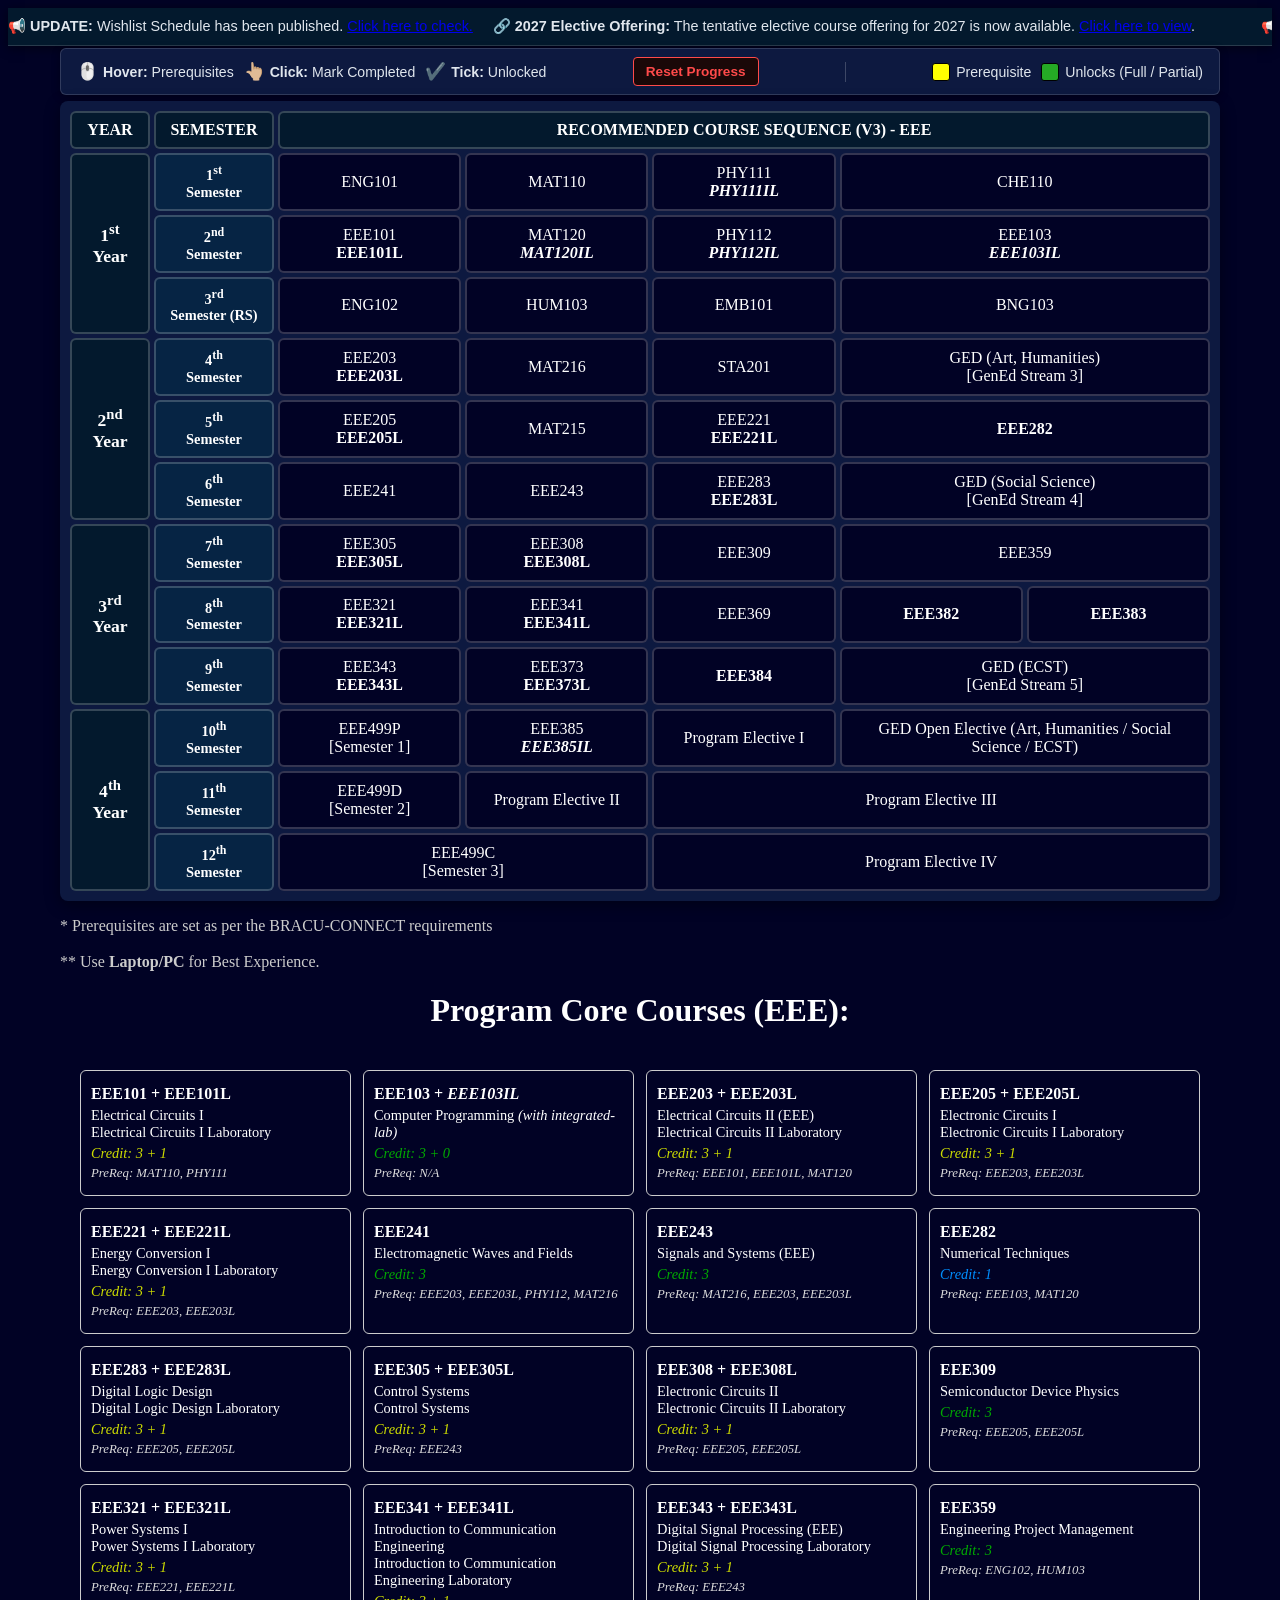
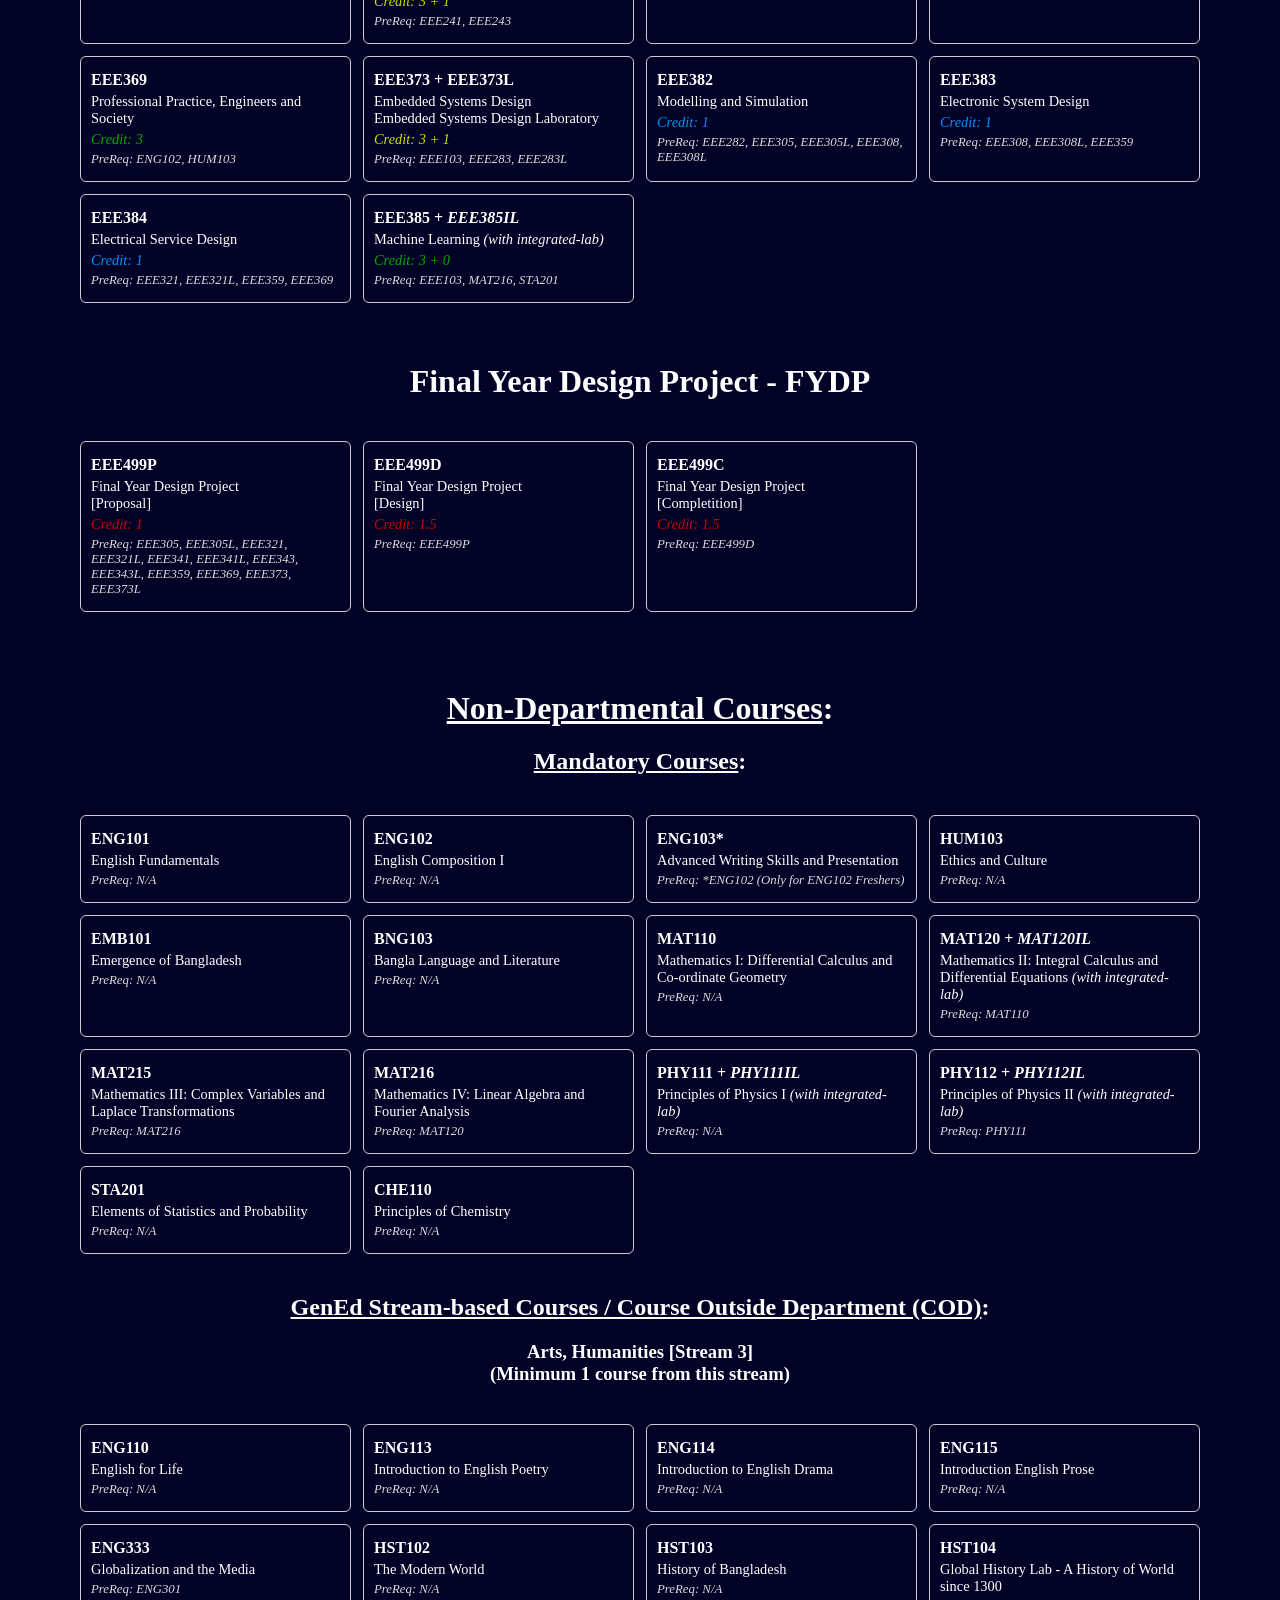
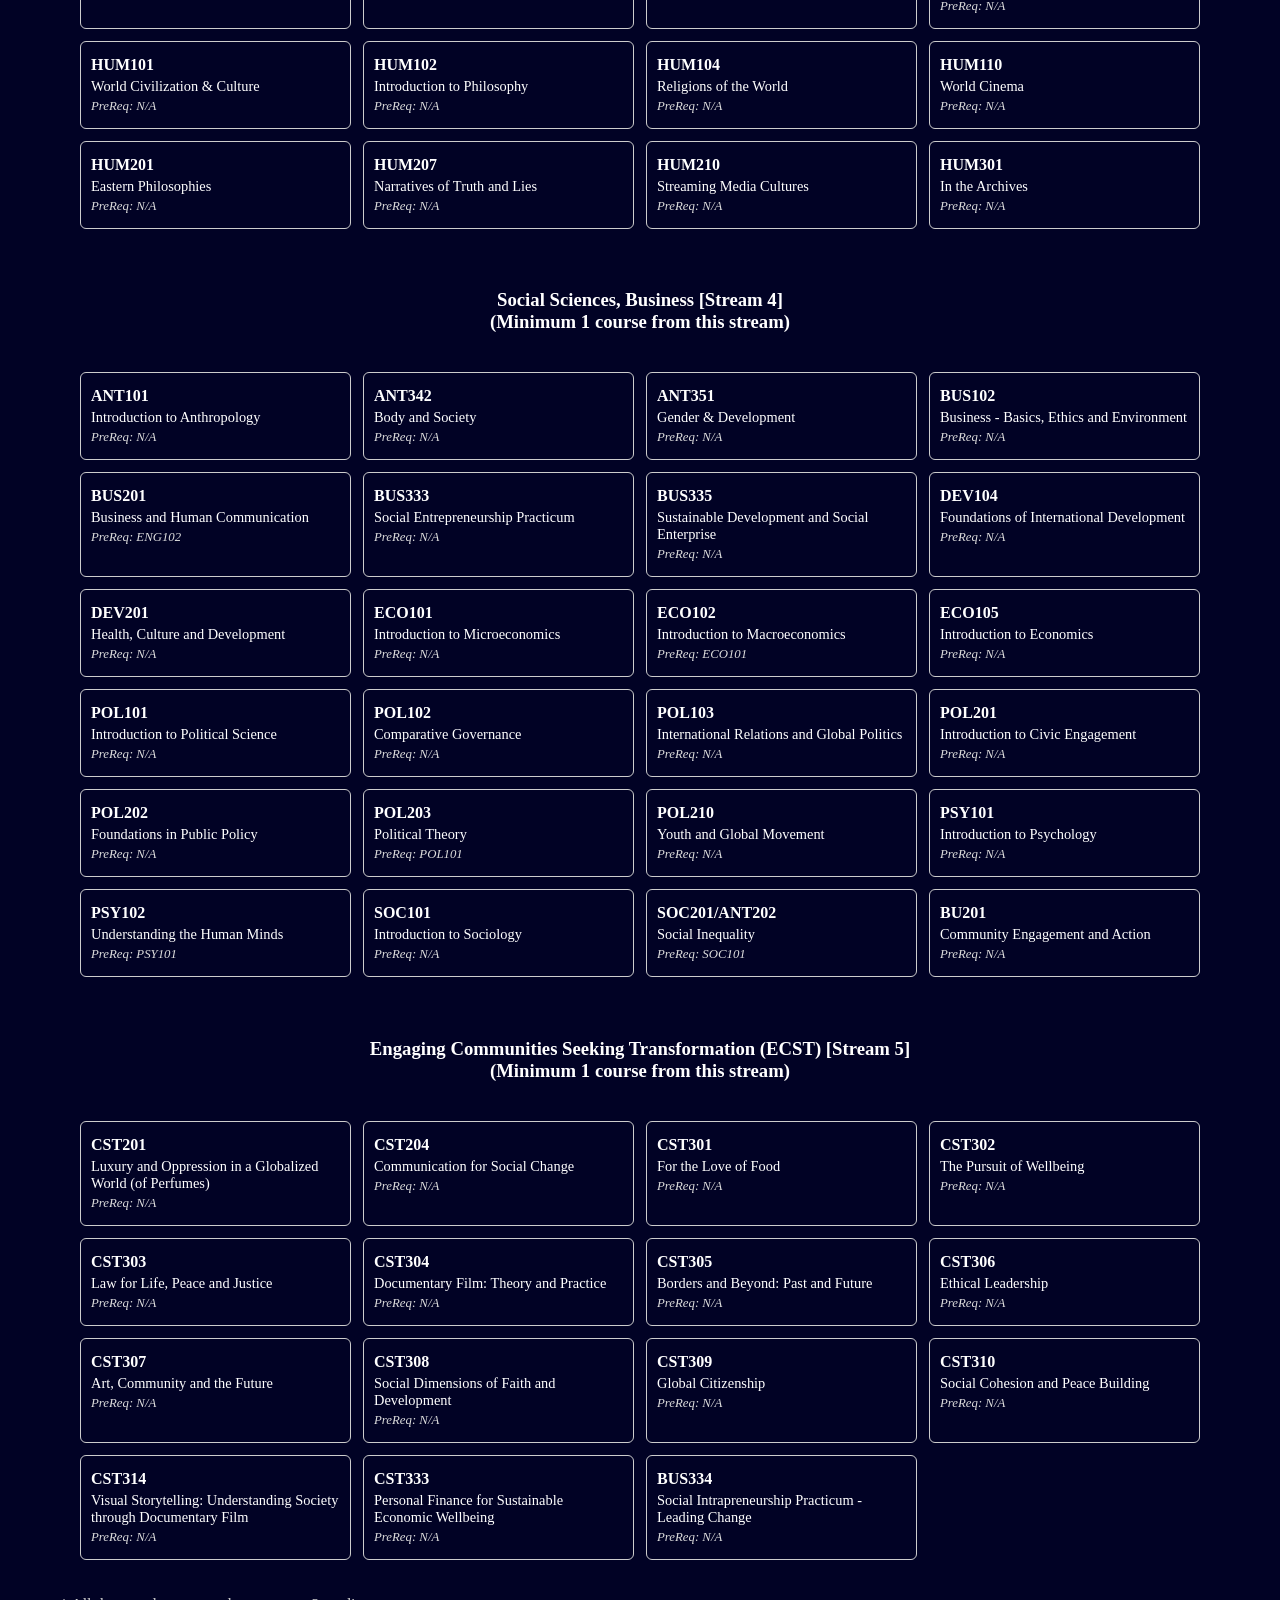
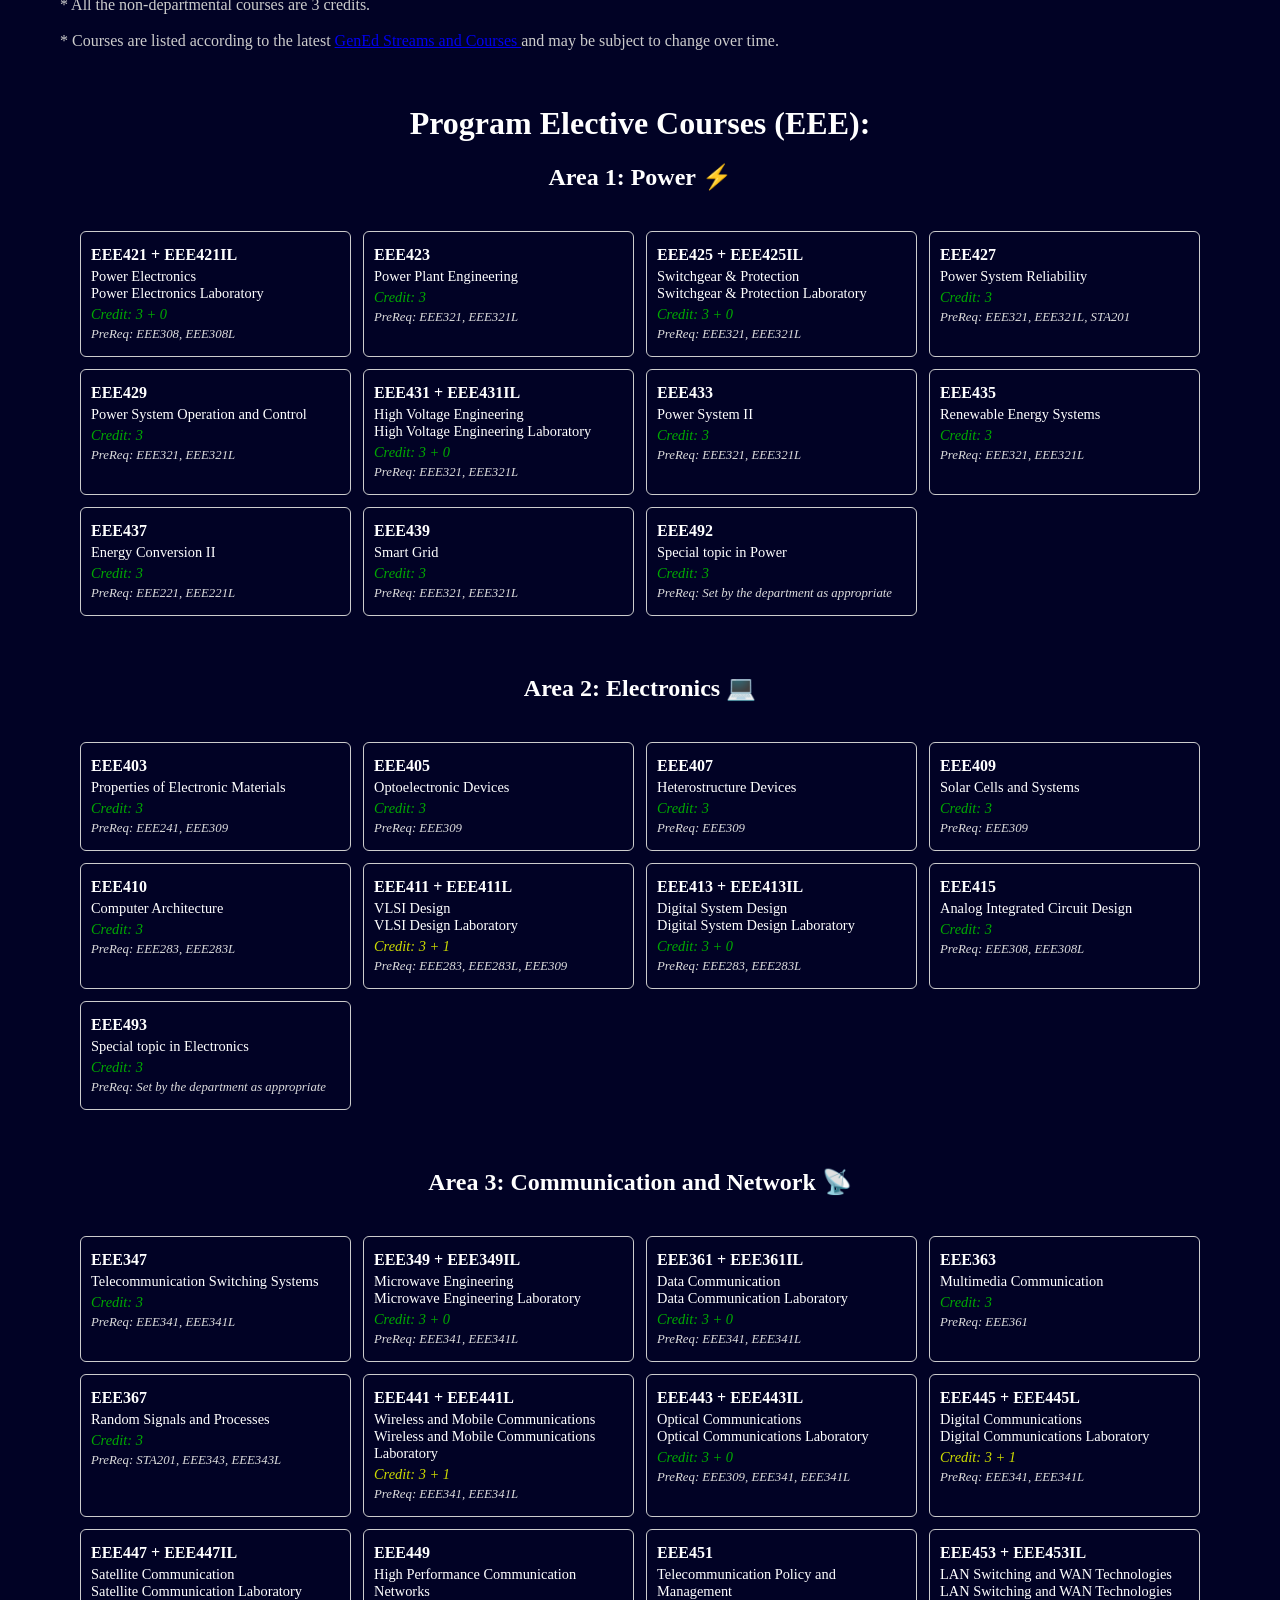
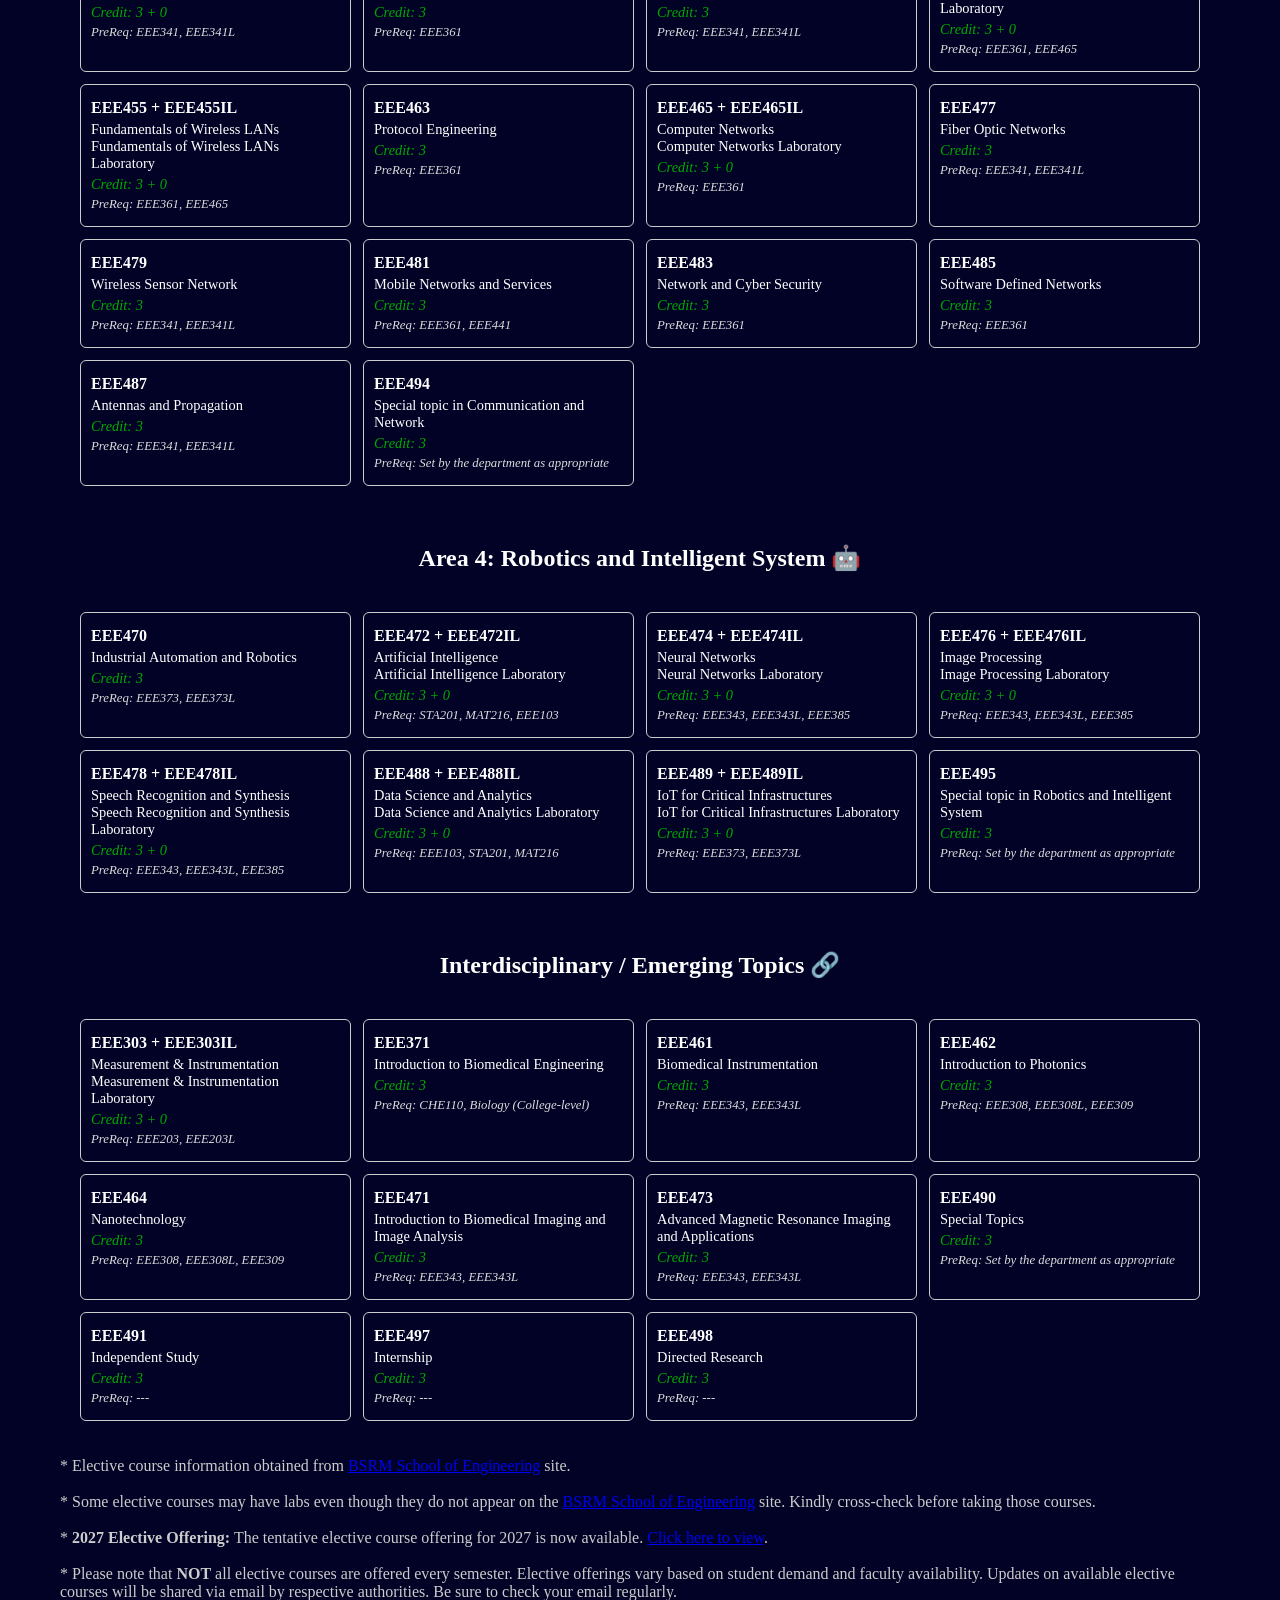
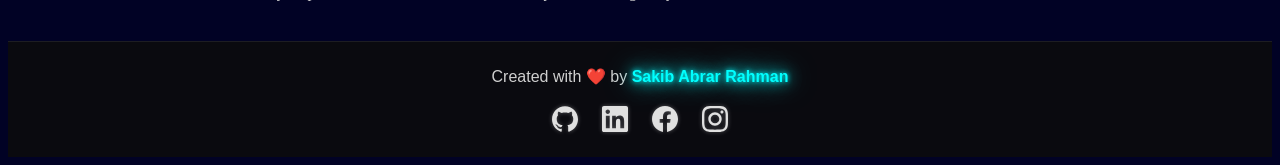
==== commit a06f5324: "Wishlist (Spring 2027) Schedule Msg" ====
--- a/index.html
+++ b/index.html
@@ -13,7 +13,9 @@
 		<div class="scrolling-ticker">
 			<div class="ticker-content" id="ticker-content">
 				<span>
-					<!--📢 <strong>UPDATE:</strong> Fall 2026 Self-Registration has ended. &nbsp;&nbsp;&nbsp; -->
+					📢 <strong>UPDATE:</strong> Wishlist Schedule has been published.
+					<a href="https://www.bracu.ac.bd/ug-wishlist-event-schedule-spring-2027" target="_blank">
+						Click here to check.</a> &nbsp;&nbsp;&nbsp;
 				    <!--📌 <strong>NEW:</strong> HUM104, HUM110 & HUM201 added to Stream-3. &nbsp;&nbsp;&nbsp; -->
 					🔗 <strong>2027 Elective Offering:</strong> The tentative elective course offering for 2027 is now available. 
 					<a href="elective-info/Tentative Elective Course Offering Plan for Next Year 2027.pdf" target="_blank">
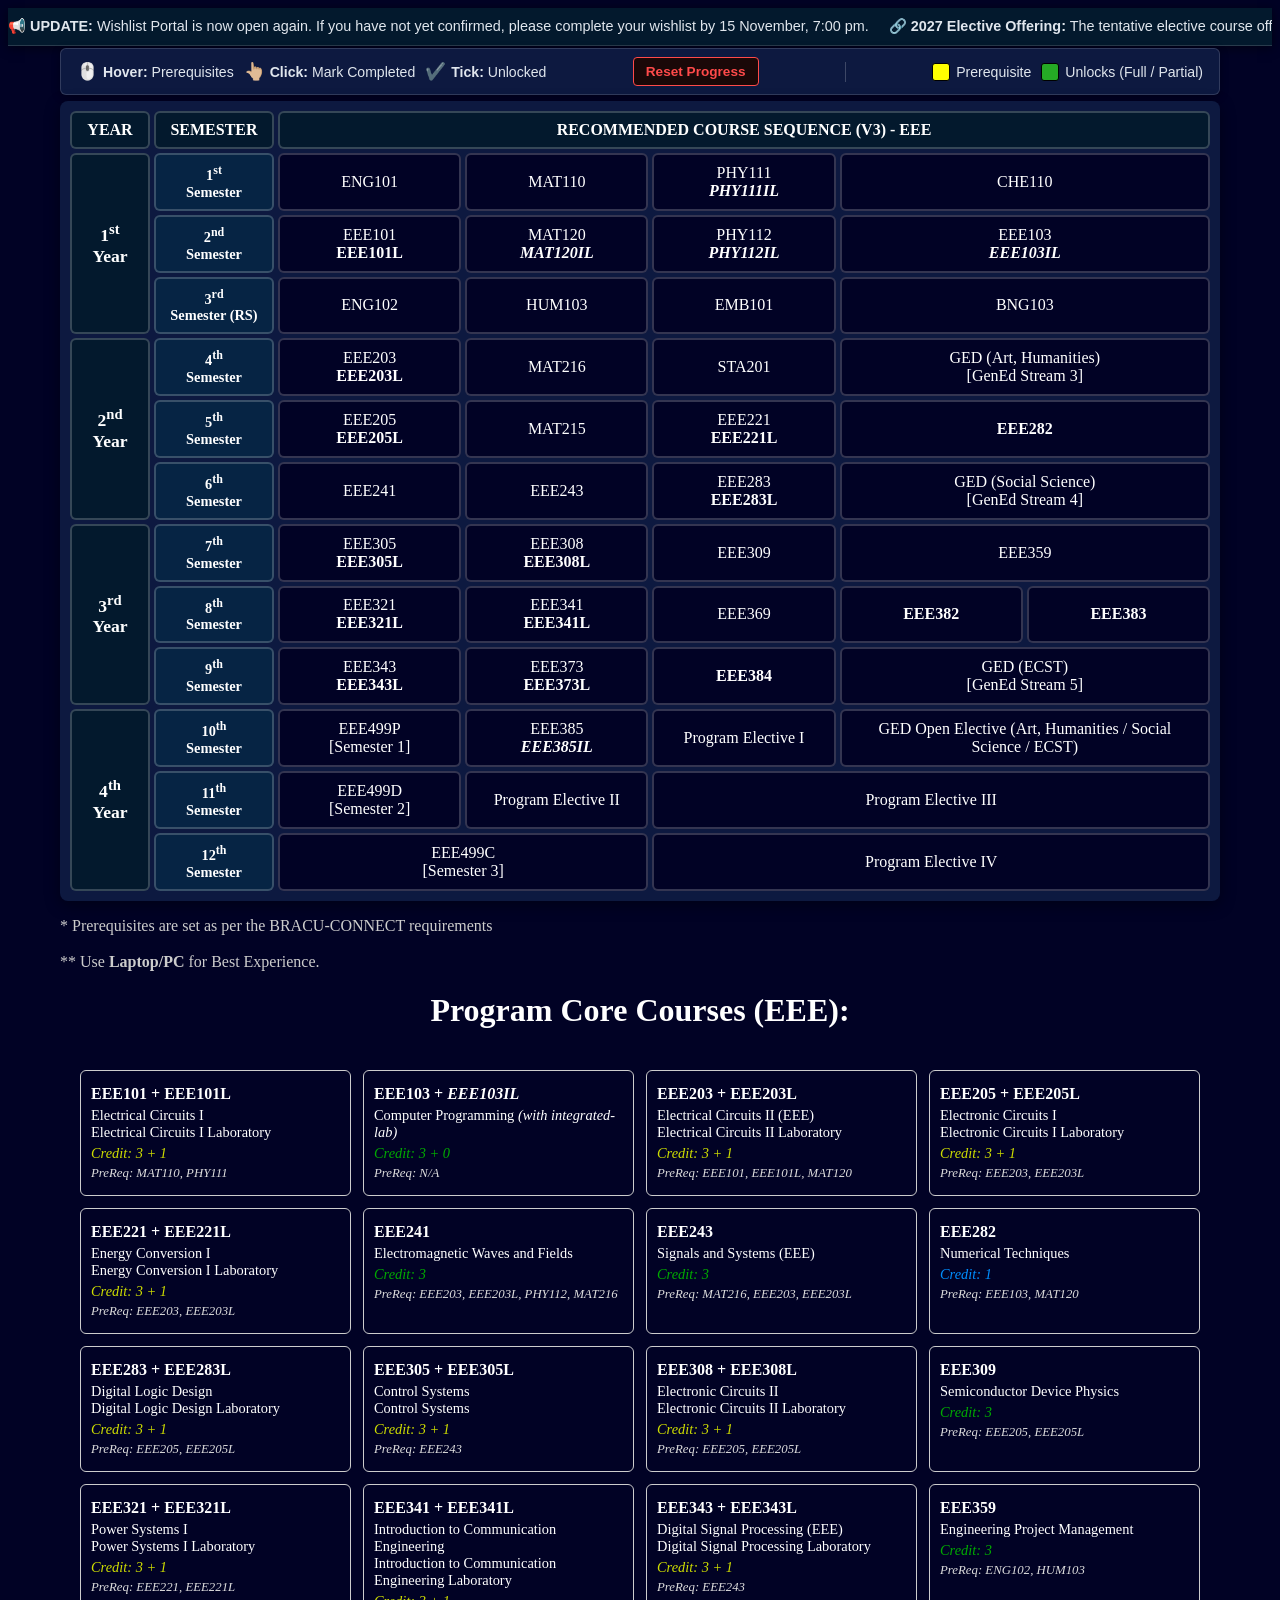
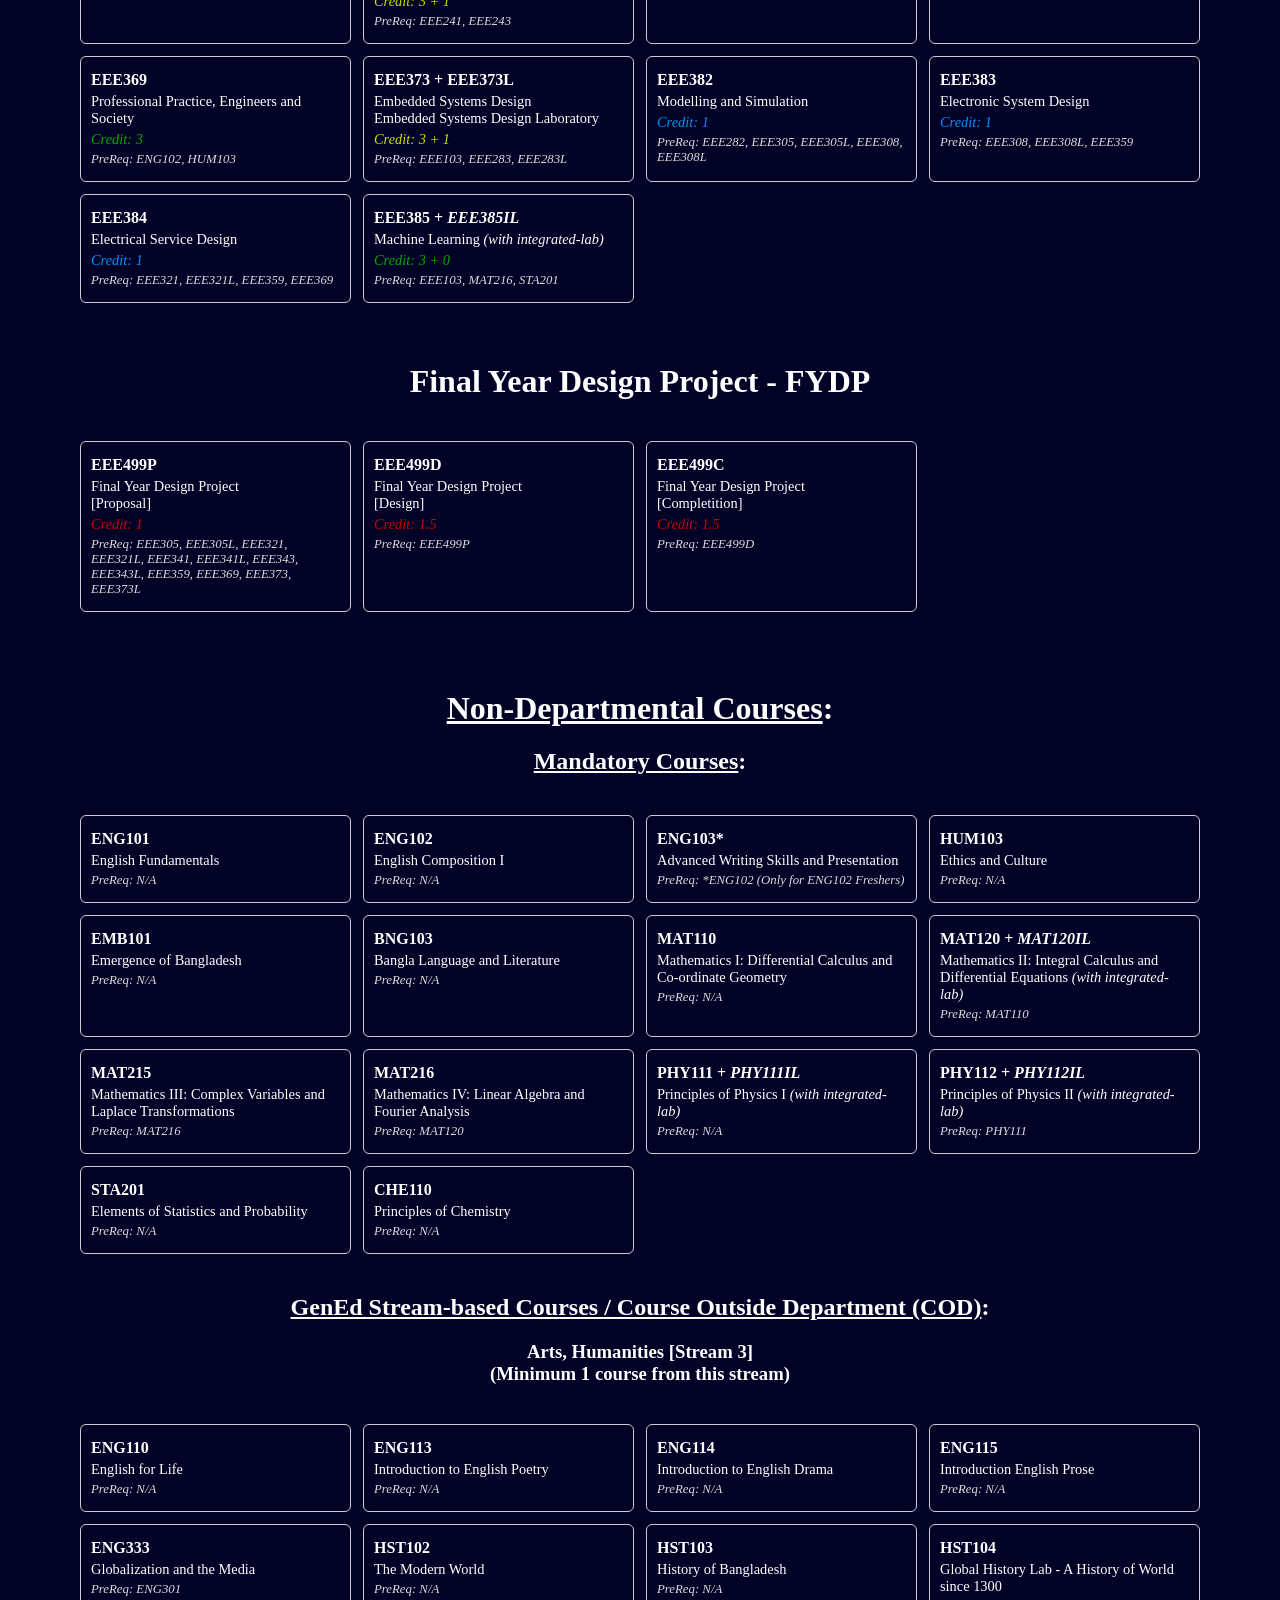
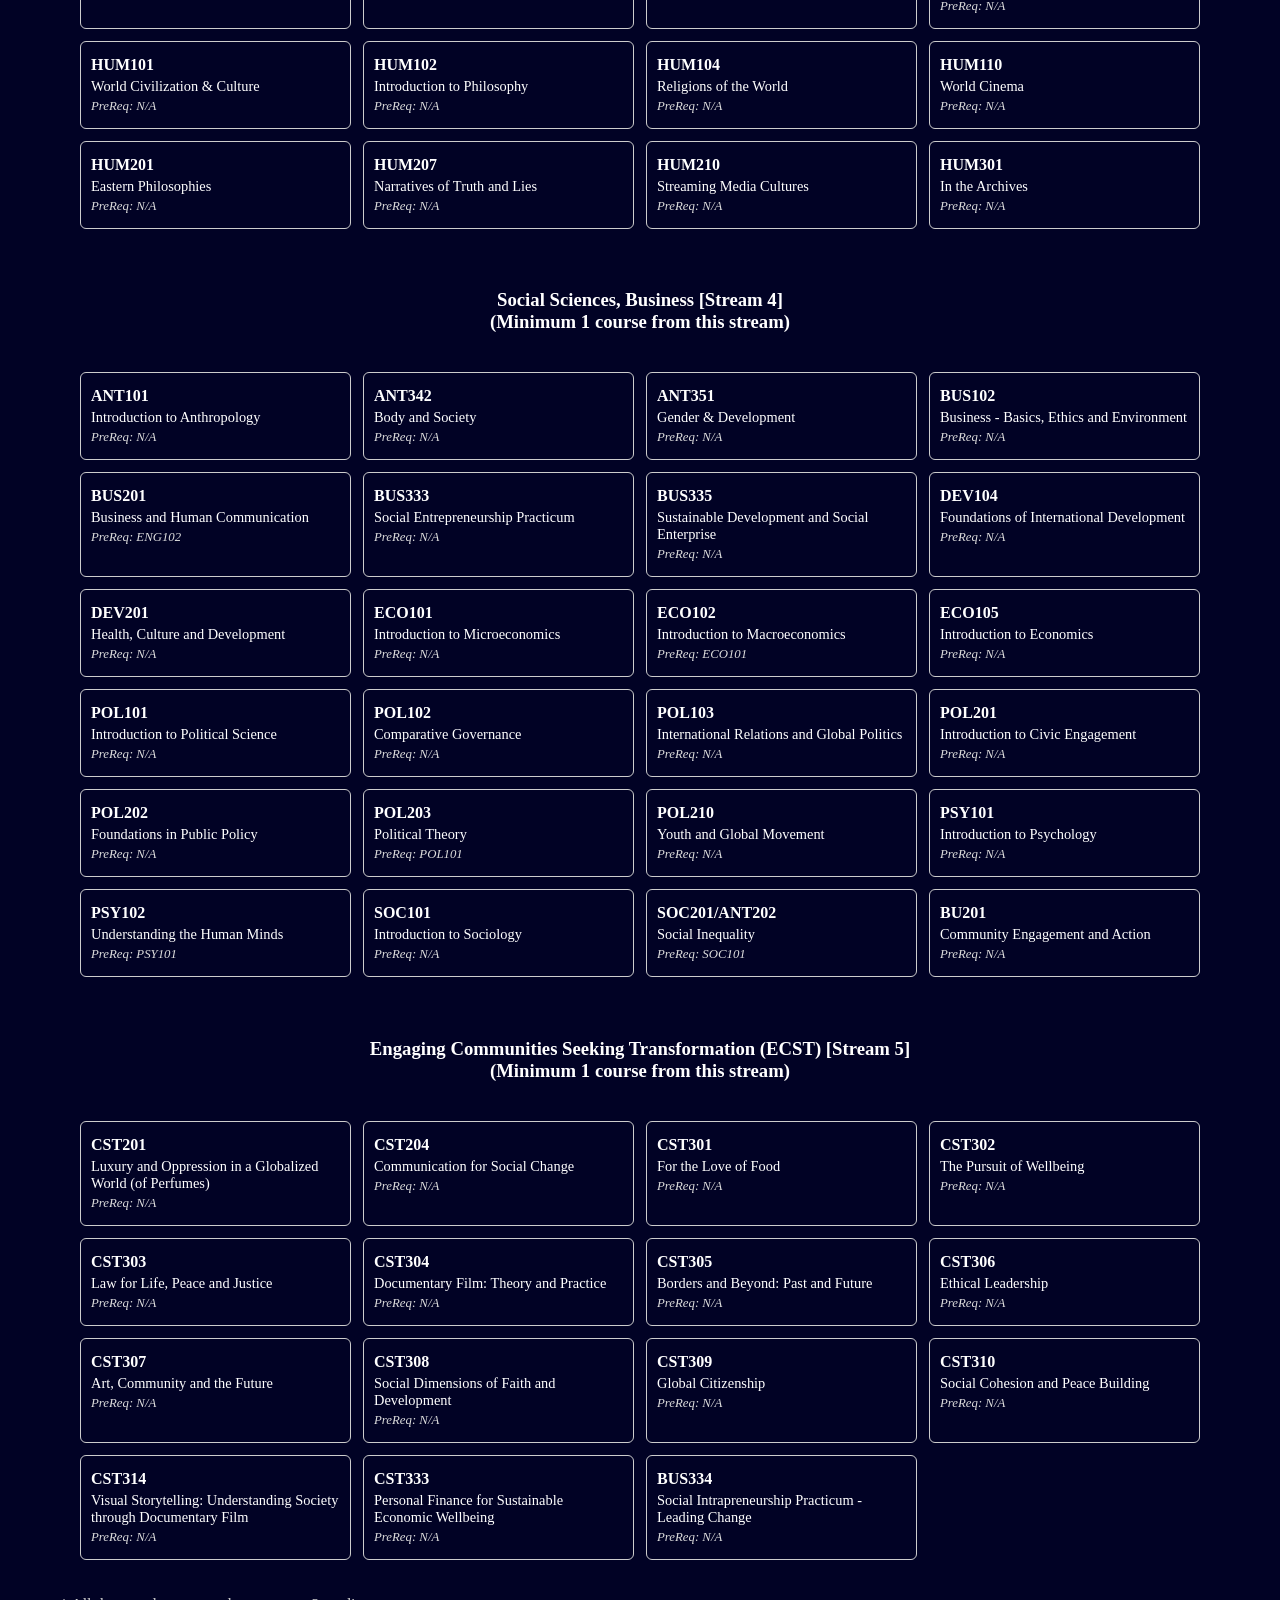
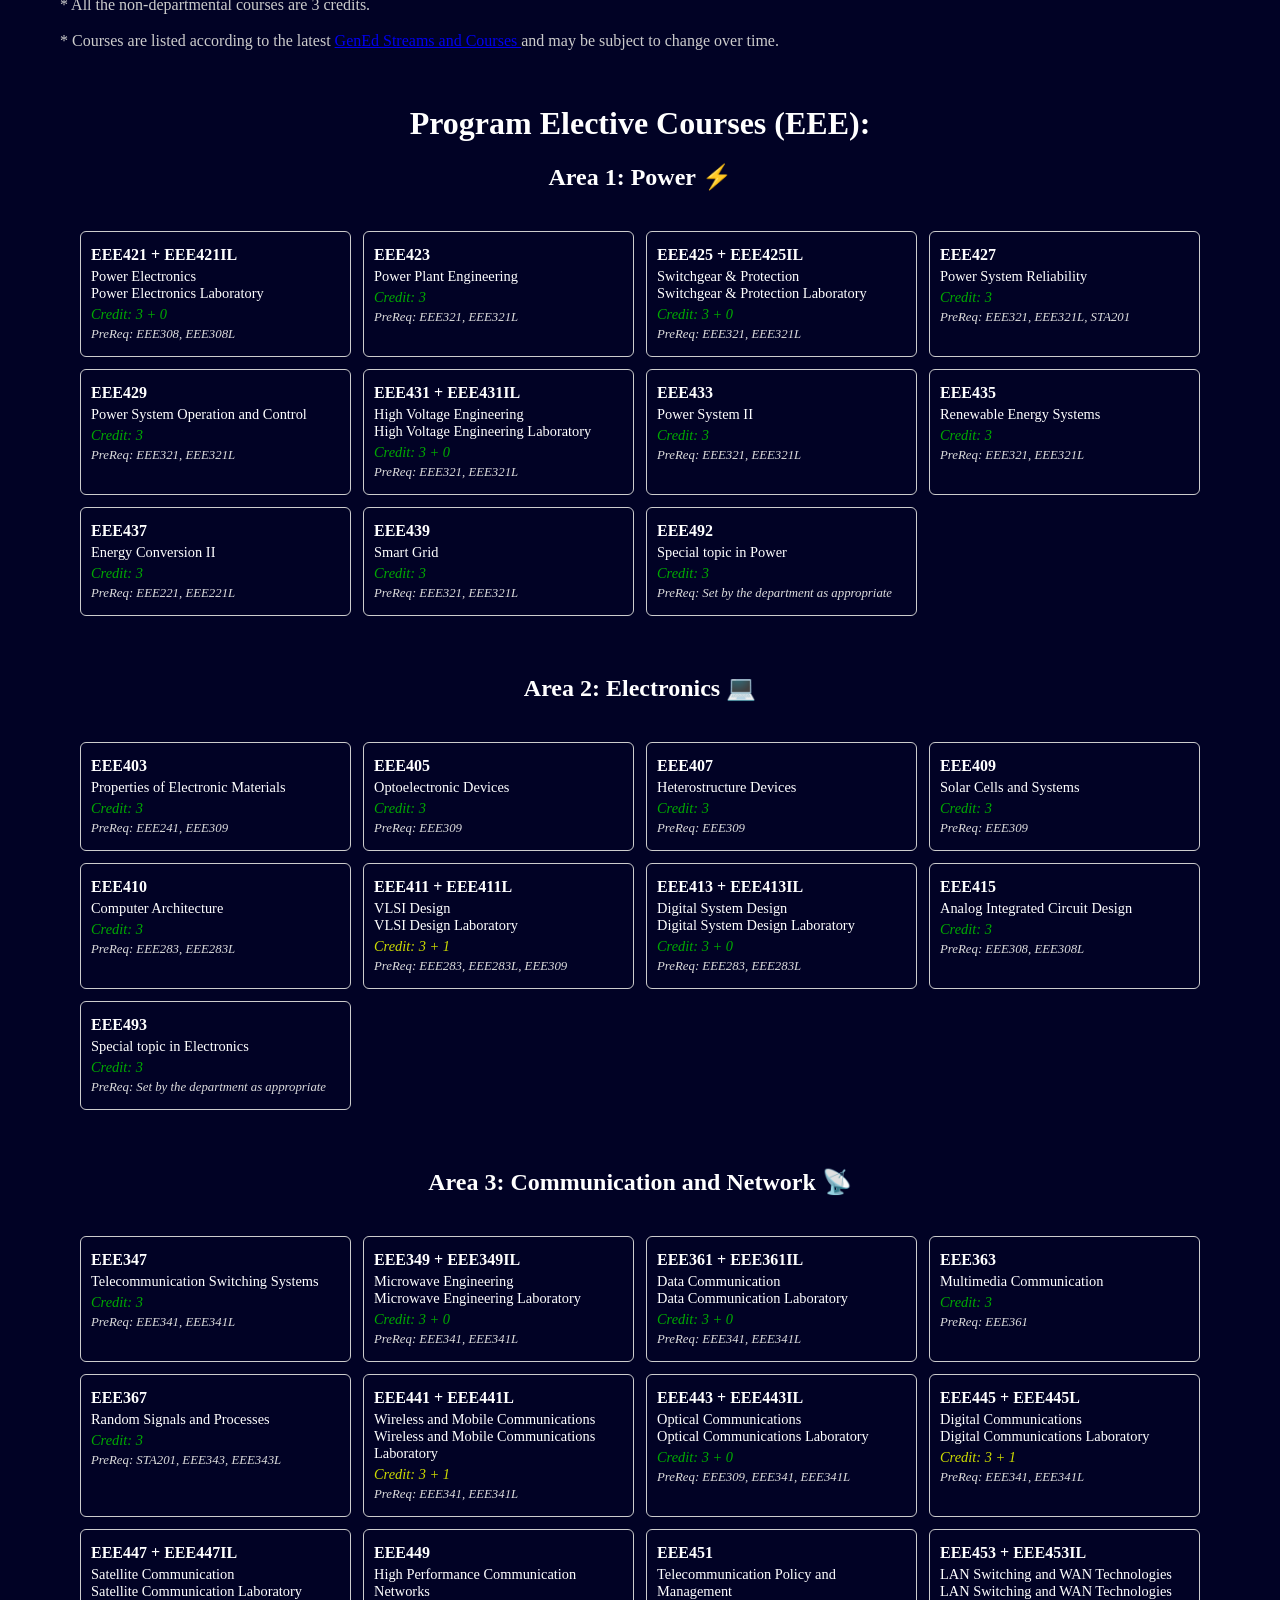
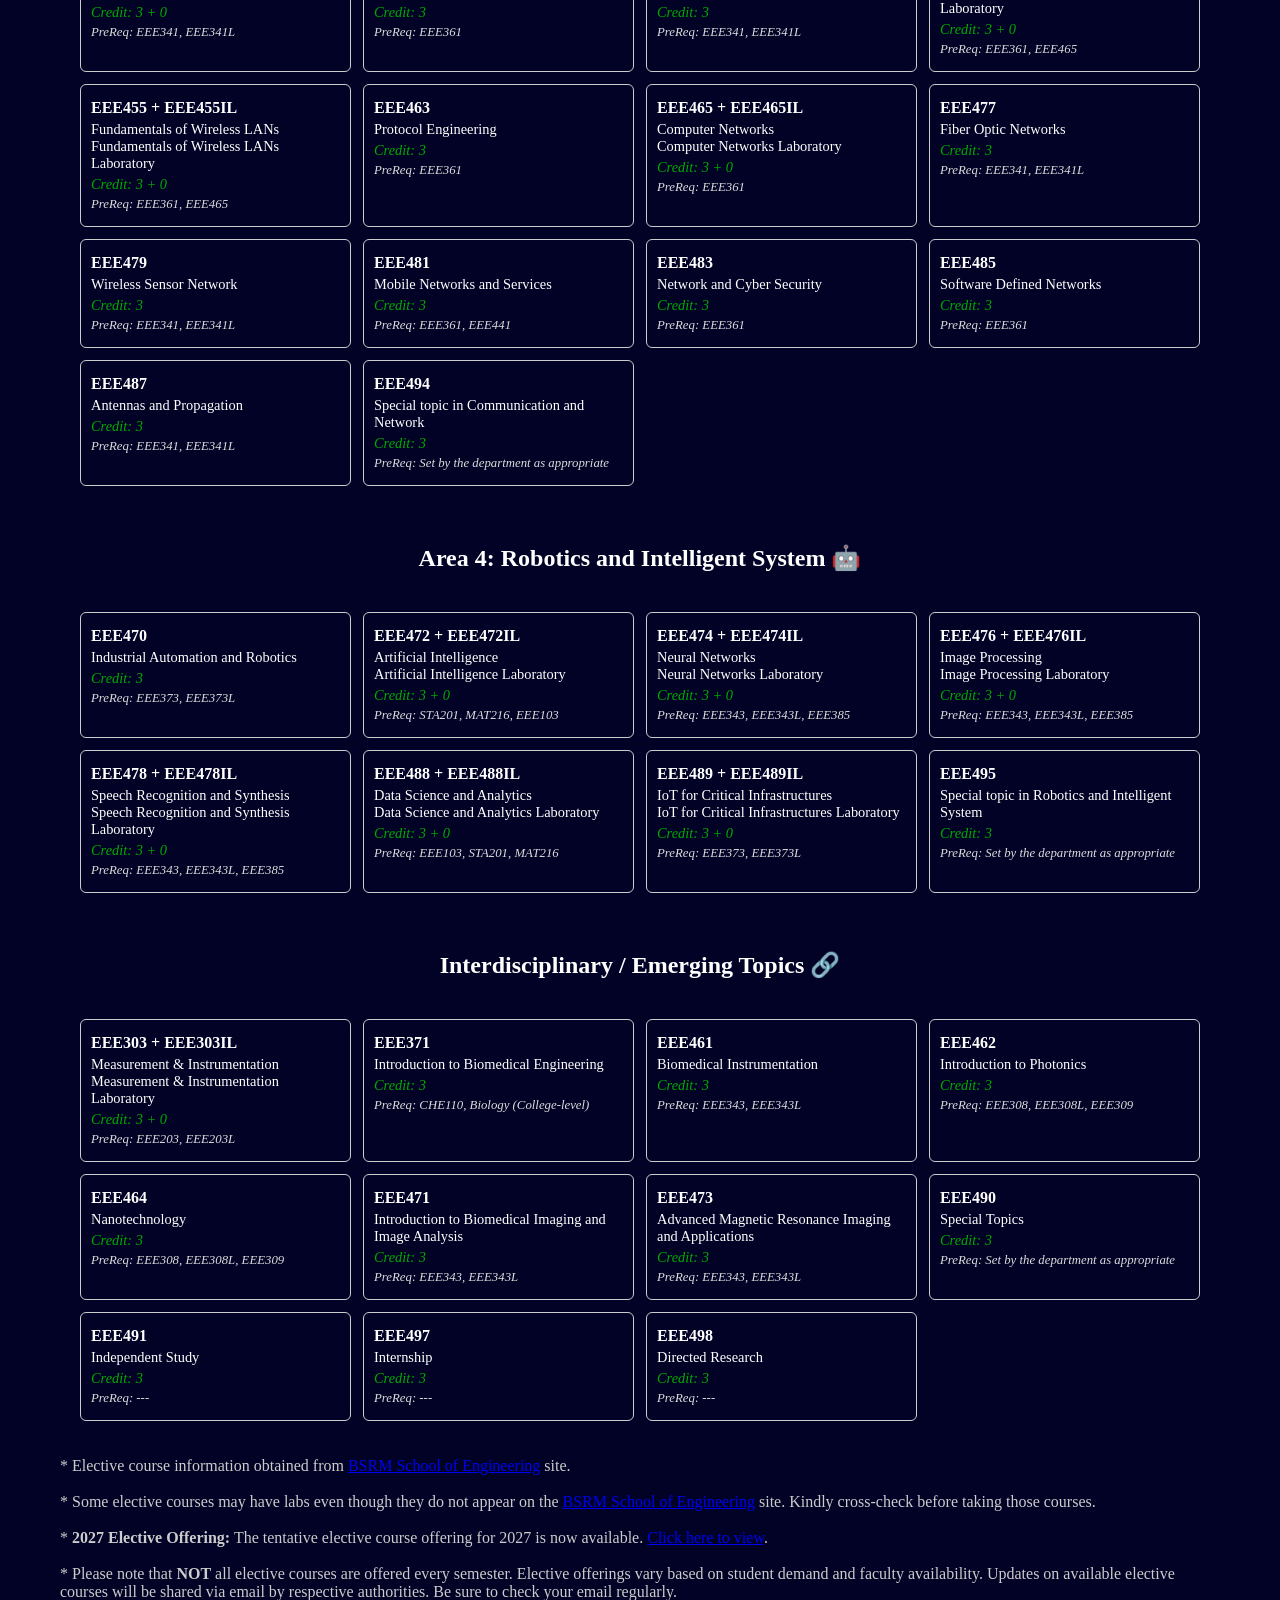
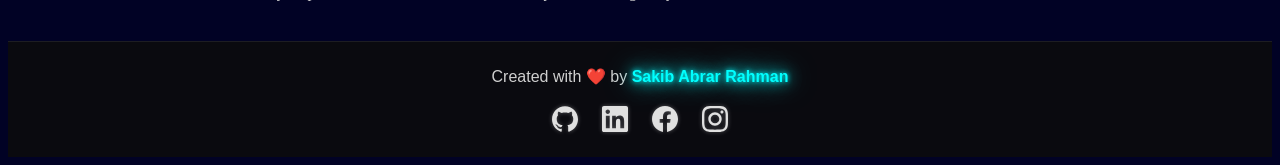
==== commit c3338227: "Wishlist portal re-open Msg" ====
--- a/index.html
+++ b/index.html
@@ -13,9 +13,7 @@
 		<div class="scrolling-ticker">
 			<div class="ticker-content" id="ticker-content">
 				<span>
-					📢 <strong>UPDATE:</strong> Wishlist Schedule has been published.
-					<a href="https://www.bracu.ac.bd/ug-wishlist-event-schedule-spring-2027" target="_blank">
-						Click here to check.</a> &nbsp;&nbsp;&nbsp;
+					📢 <strong>UPDATE:</strong> Wishlist Portal is now open again. If you have not yet confirmed, please complete your wishlist by 15 November, 7:00 pm. &nbsp;&nbsp;&nbsp;
 				    <!--📌 <strong>NEW:</strong> HUM104, HUM110 & HUM201 added to Stream-3. &nbsp;&nbsp;&nbsp; -->
 					🔗 <strong>2027 Elective Offering:</strong> The tentative elective course offering for 2027 is now available. 
 					<a href="elective-info/Tentative Elective Course Offering Plan for Next Year 2027.pdf" target="_blank">
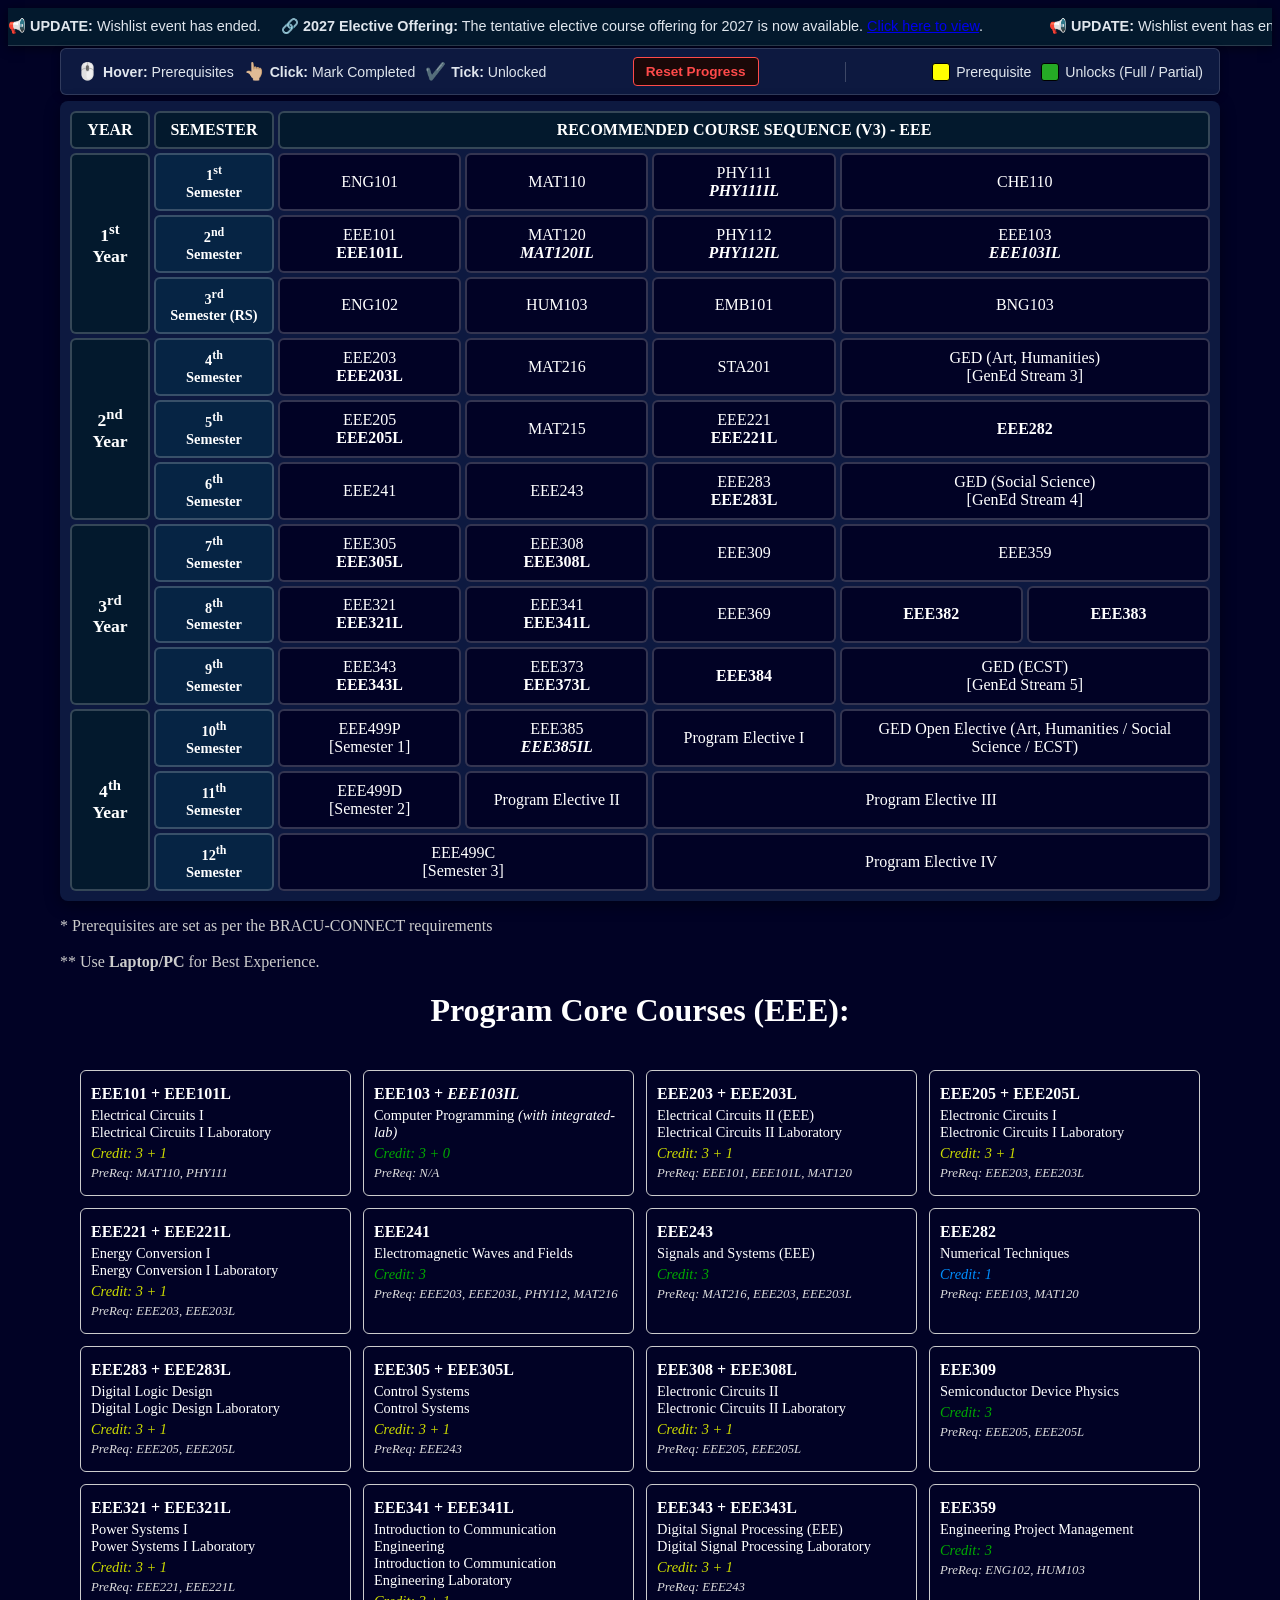
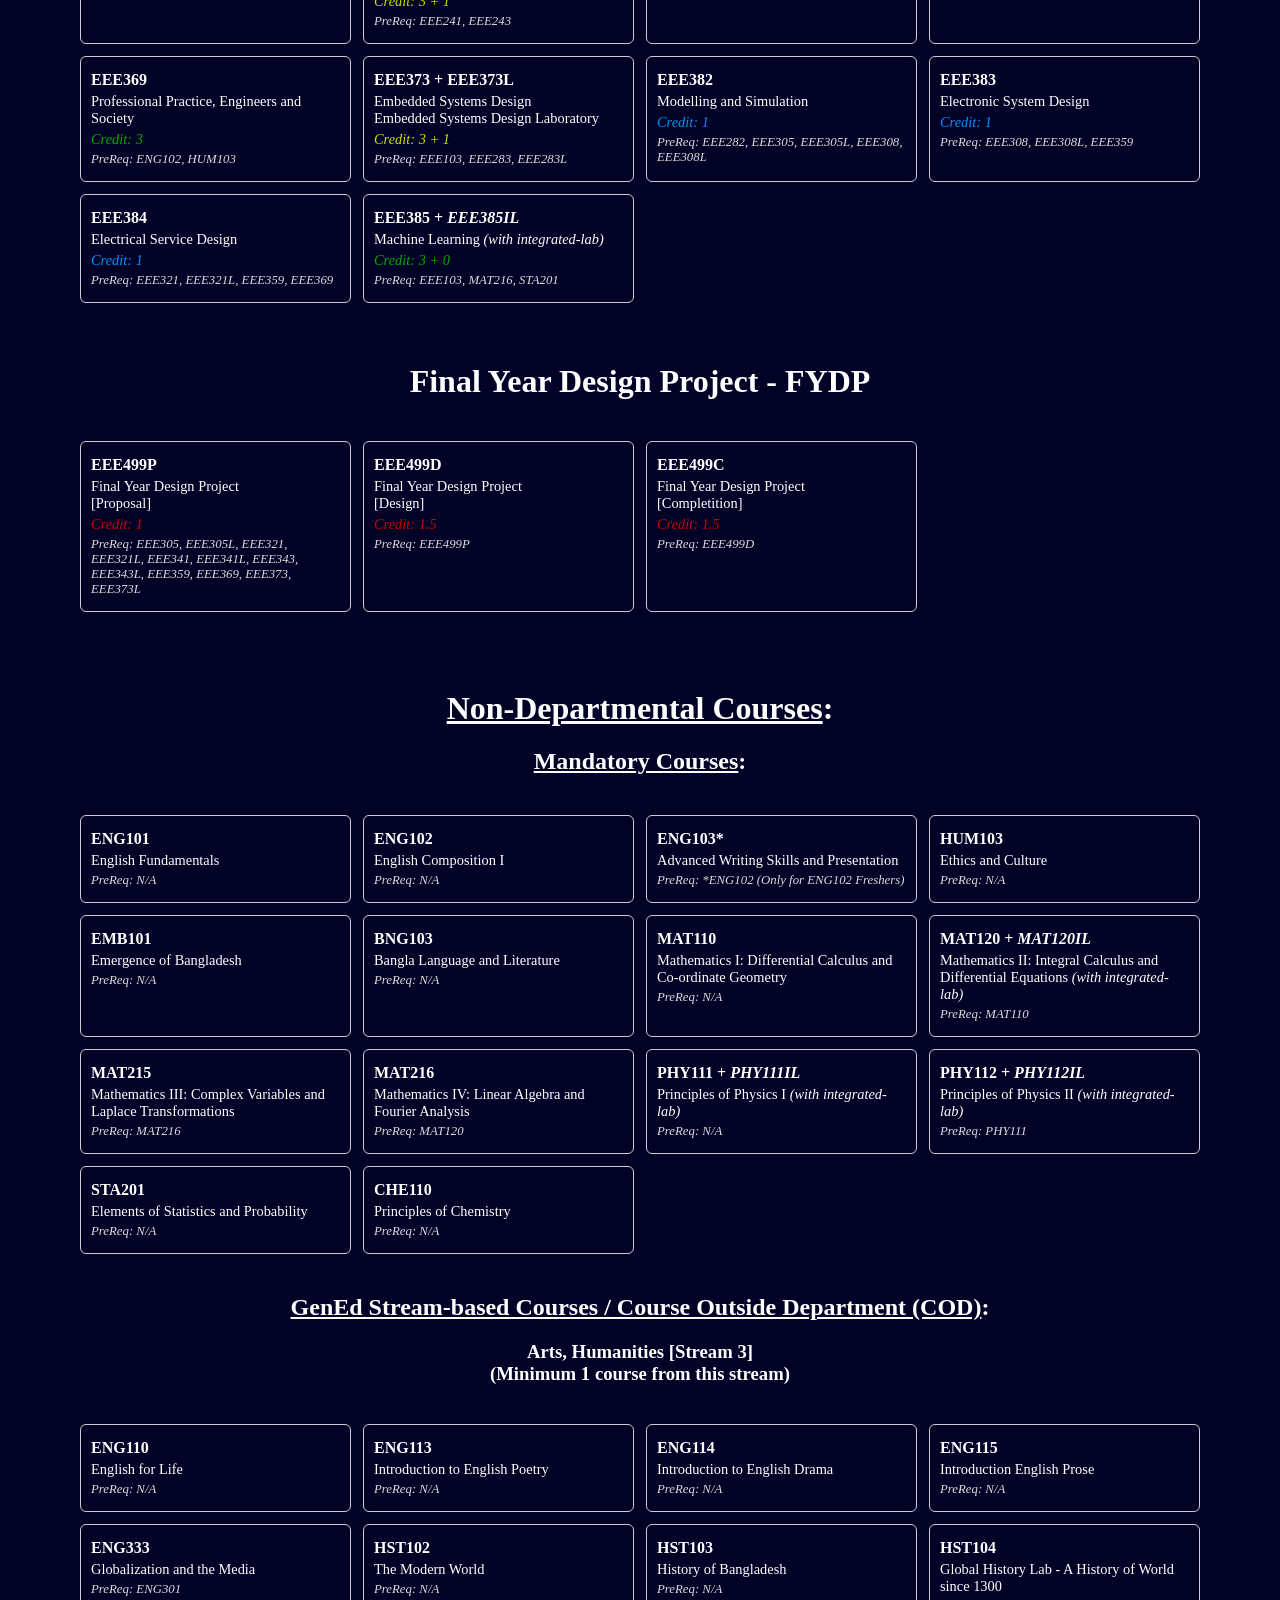
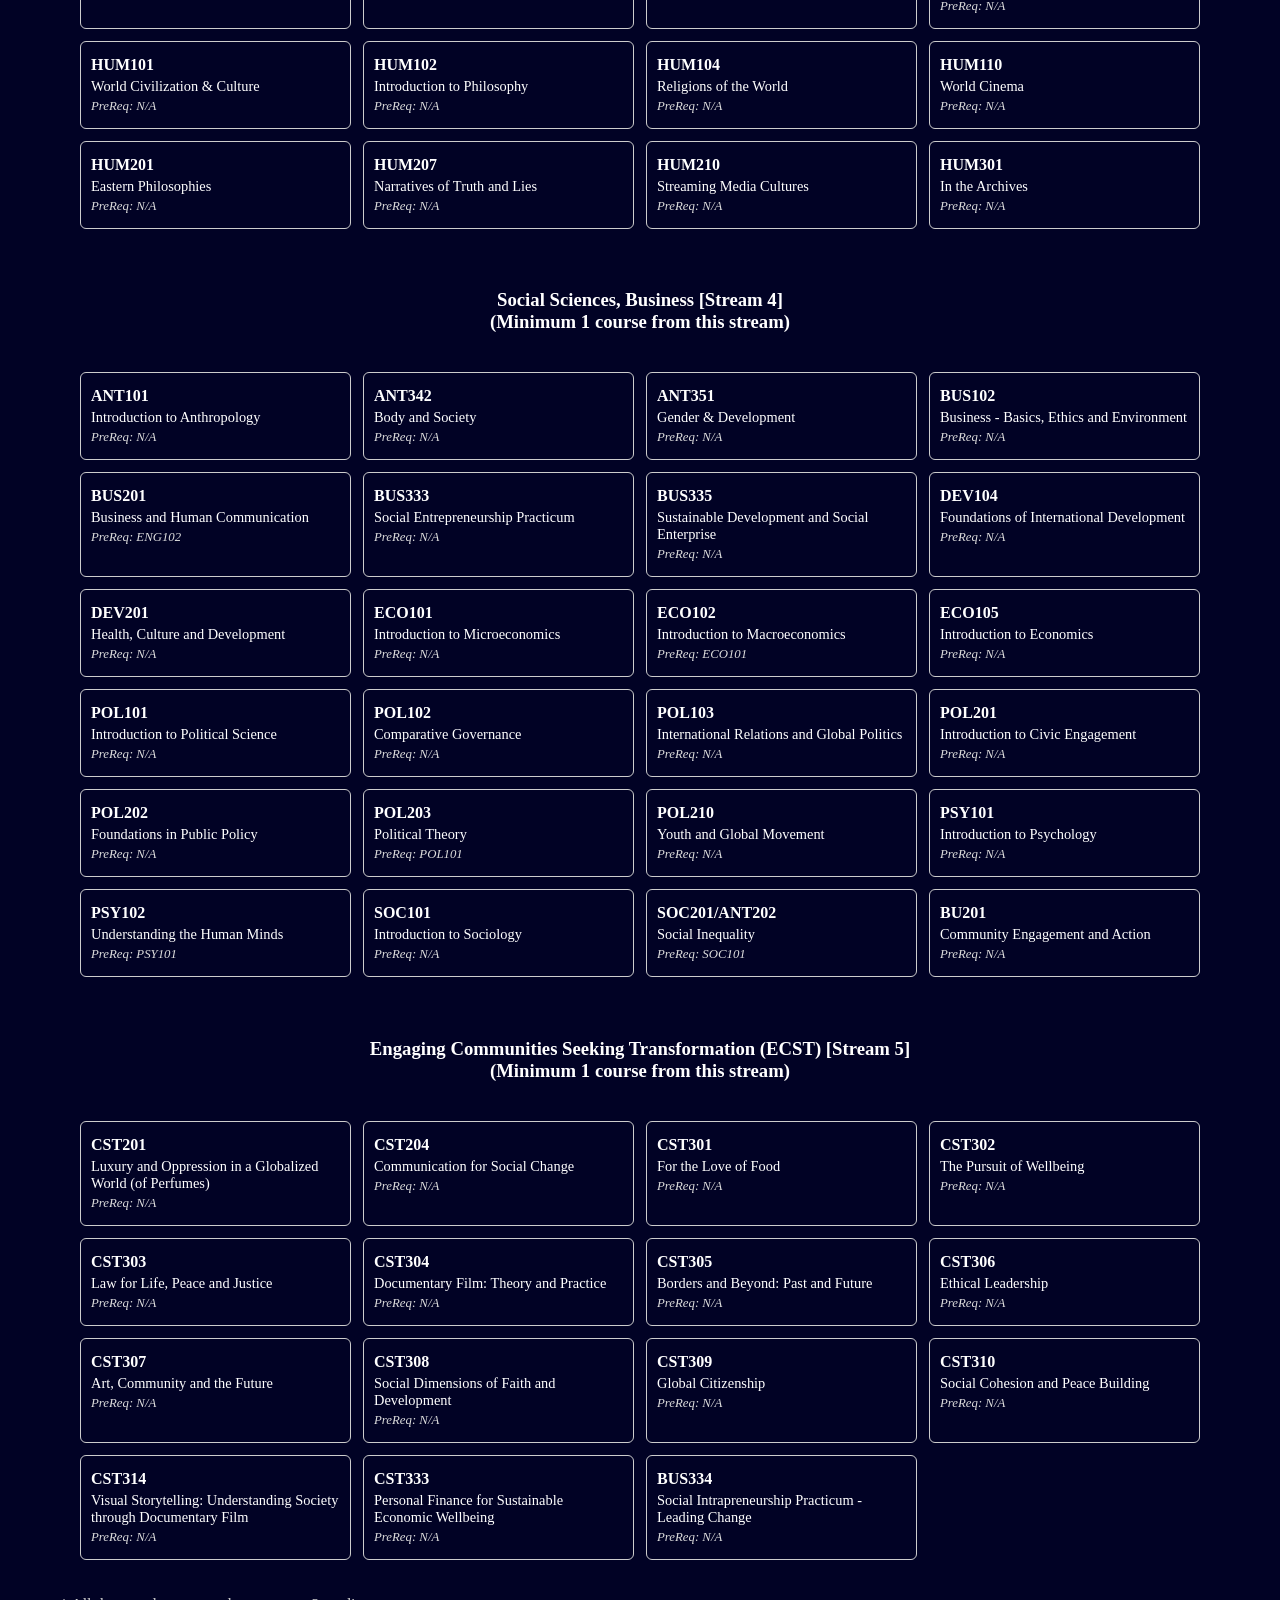
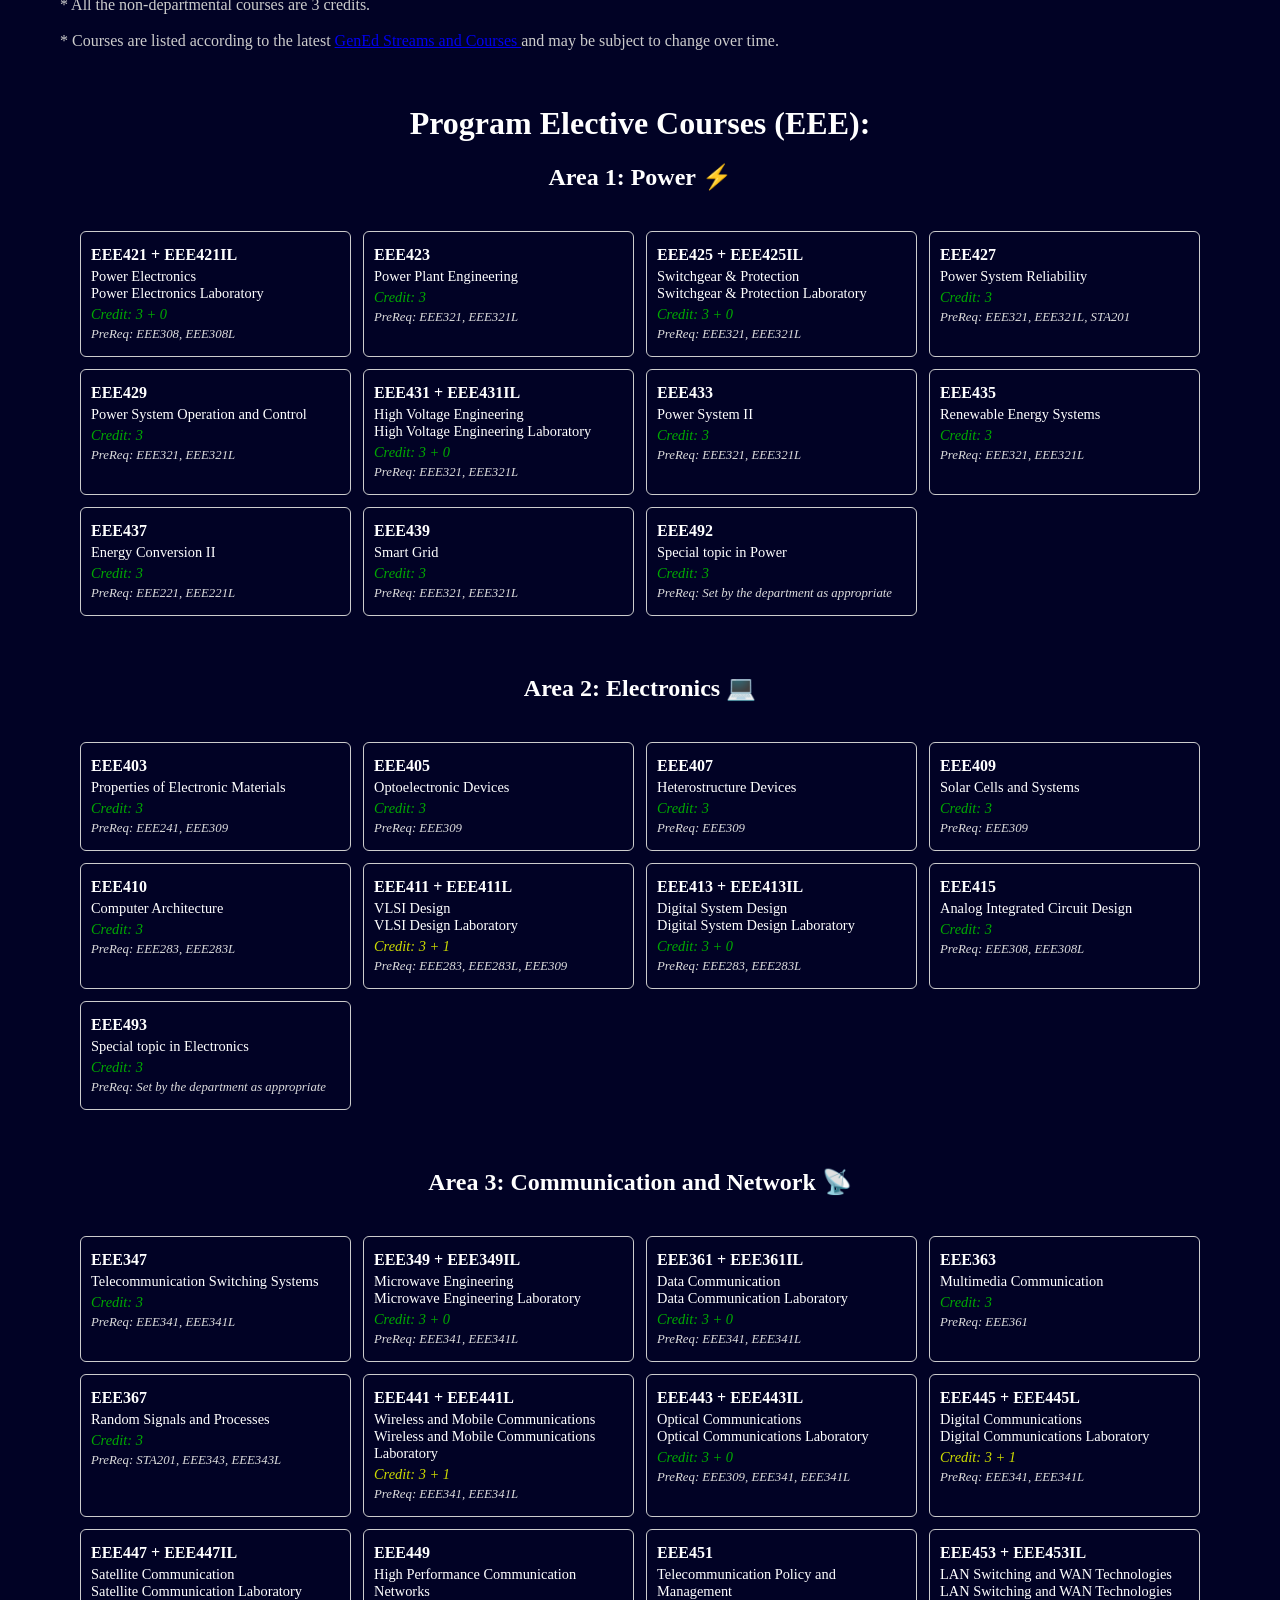
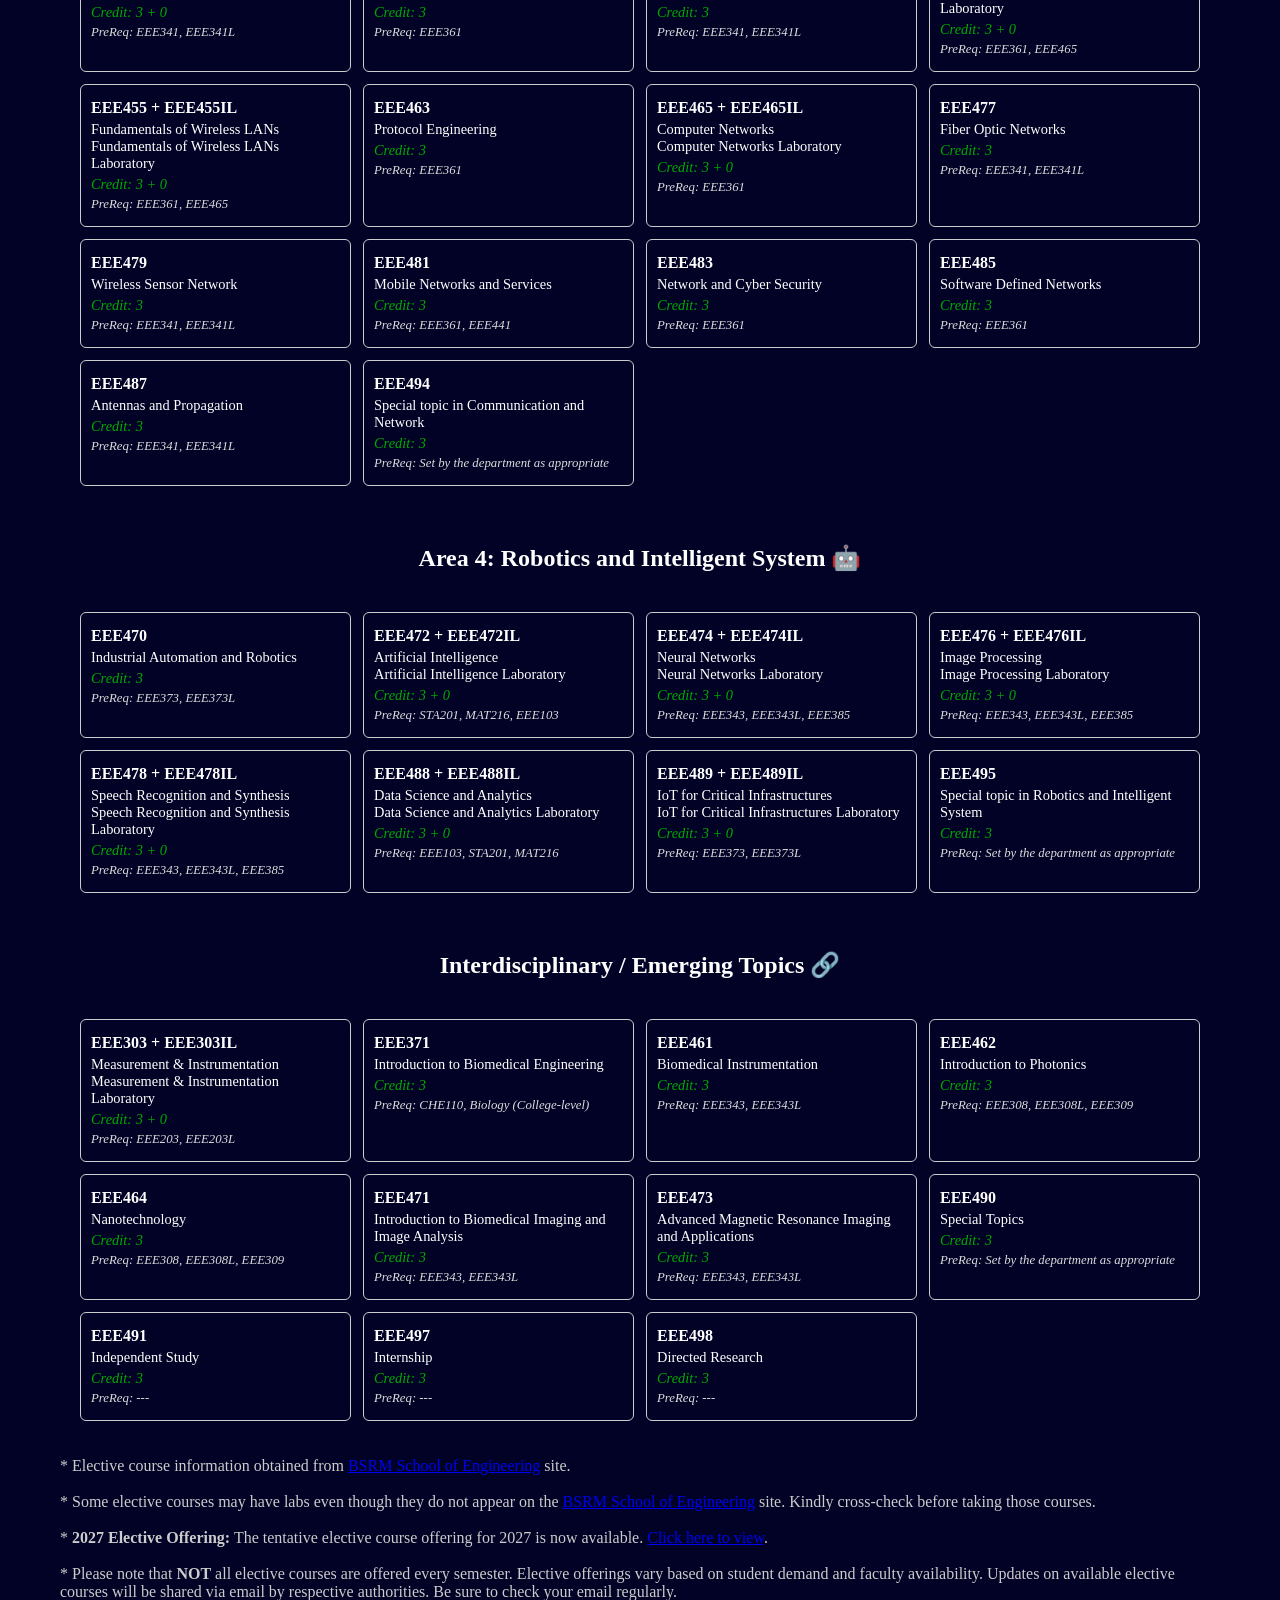
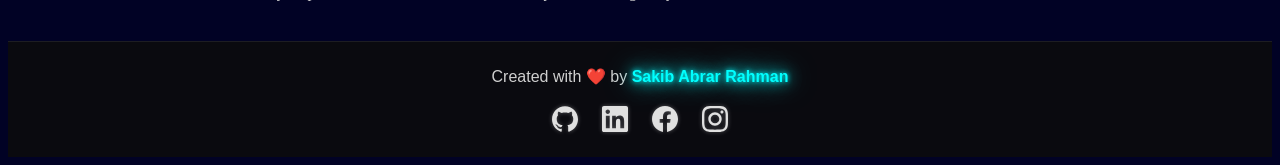
==== commit 9e95cf95: "Wishlist End Msg" ====
--- a/index.html
+++ b/index.html
@@ -13,7 +13,7 @@
 		<div class="scrolling-ticker">
 			<div class="ticker-content" id="ticker-content">
 				<span>
-					📢 <strong>UPDATE:</strong> Wishlist Portal is now open again. If you have not yet confirmed, please complete your wishlist by 15 November, 7:00 pm. &nbsp;&nbsp;&nbsp;
+					📢 <strong>UPDATE:</strong> Wishlist event has ended. &nbsp;&nbsp;&nbsp;
 				    <!--📌 <strong>NEW:</strong> HUM104, HUM110 & HUM201 added to Stream-3. &nbsp;&nbsp;&nbsp; -->
 					🔗 <strong>2027 Elective Offering:</strong> The tentative elective course offering for 2027 is now available. 
 					<a href="elective-info/Tentative Elective Course Offering Plan for Next Year 2027.pdf" target="_blank">
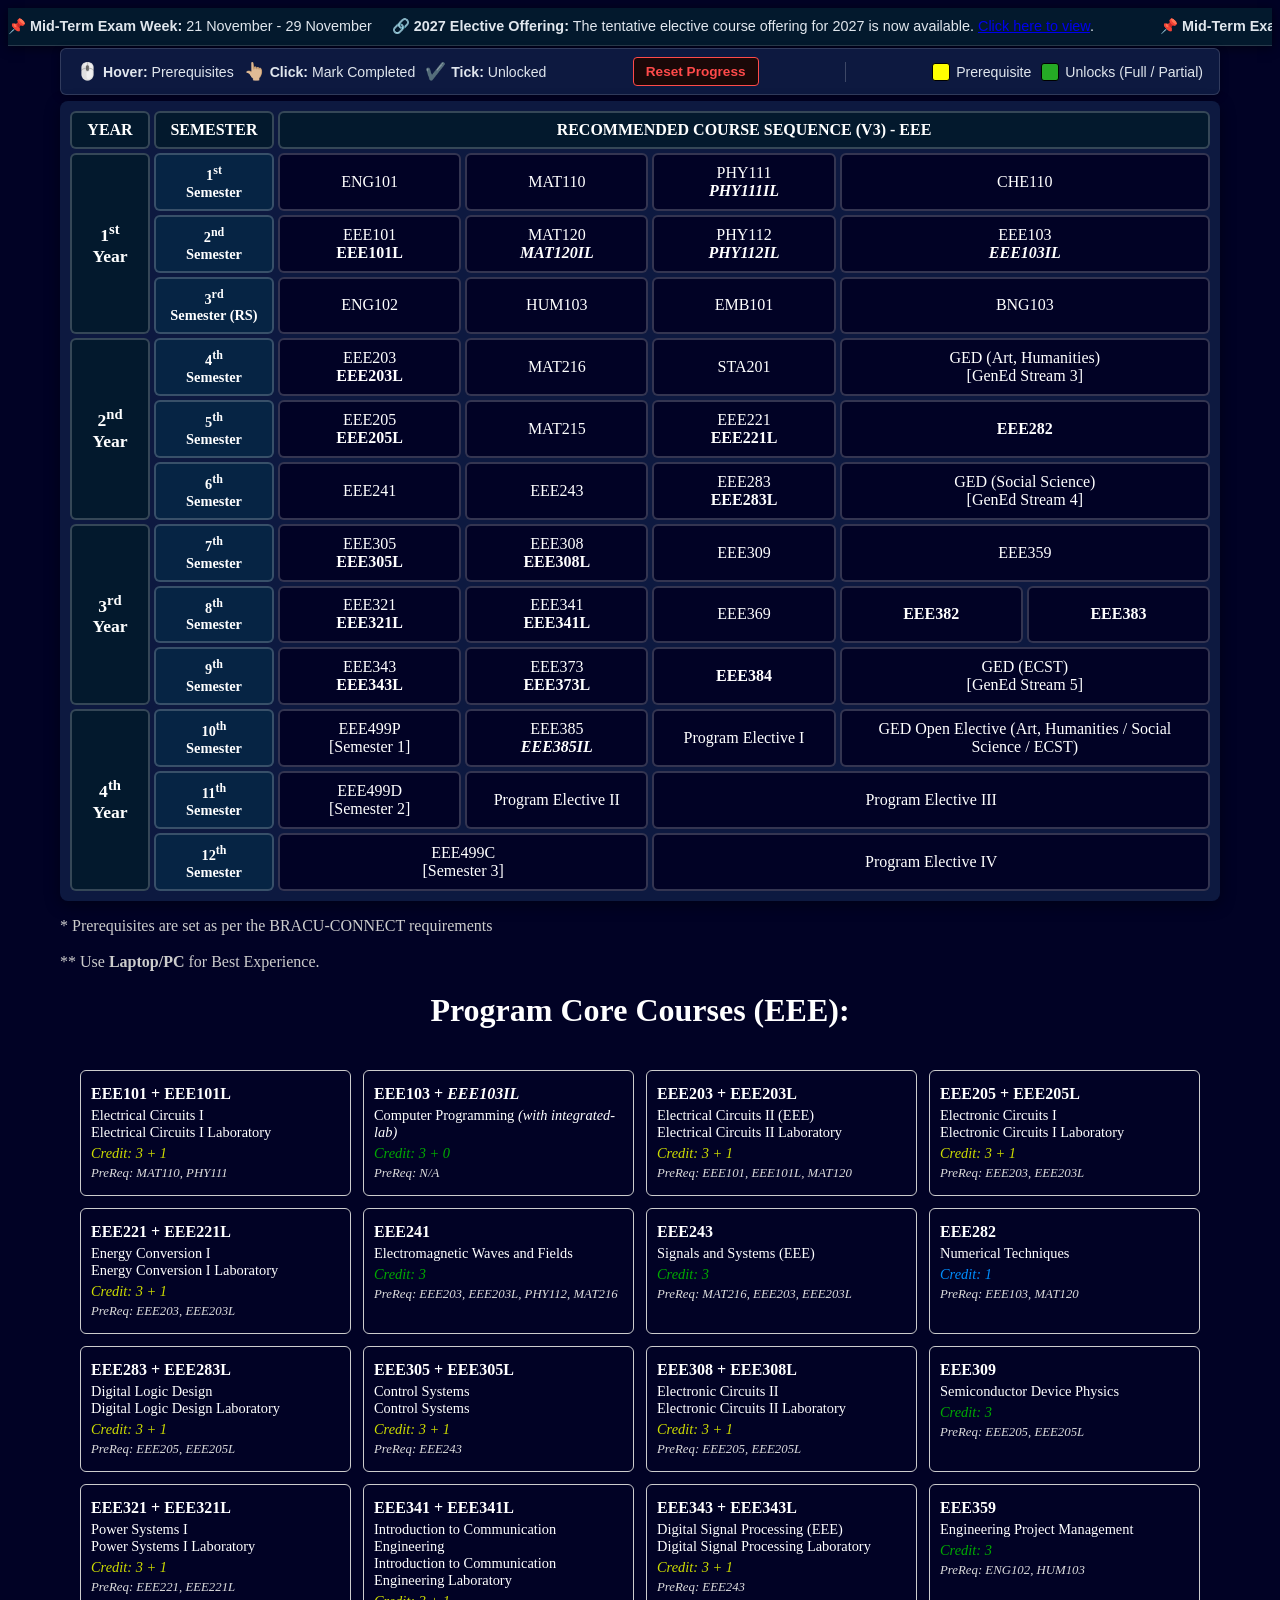
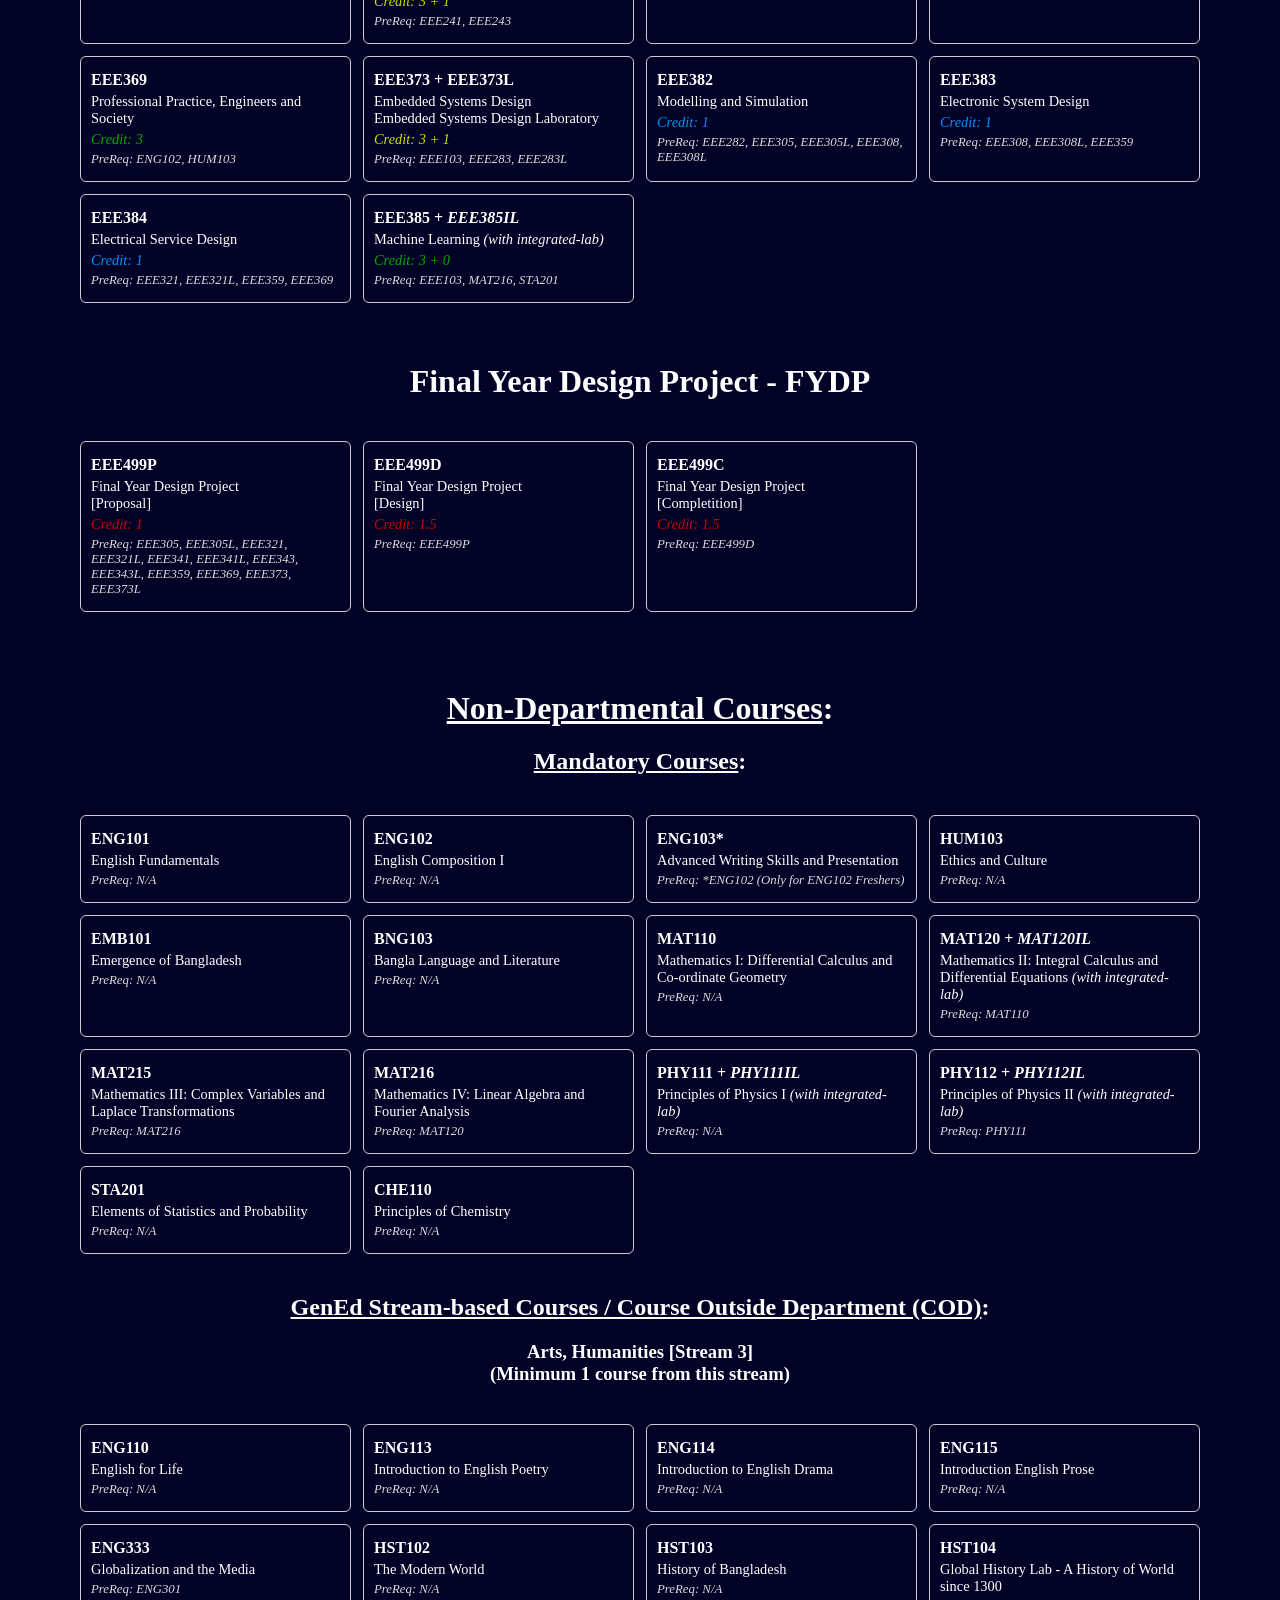
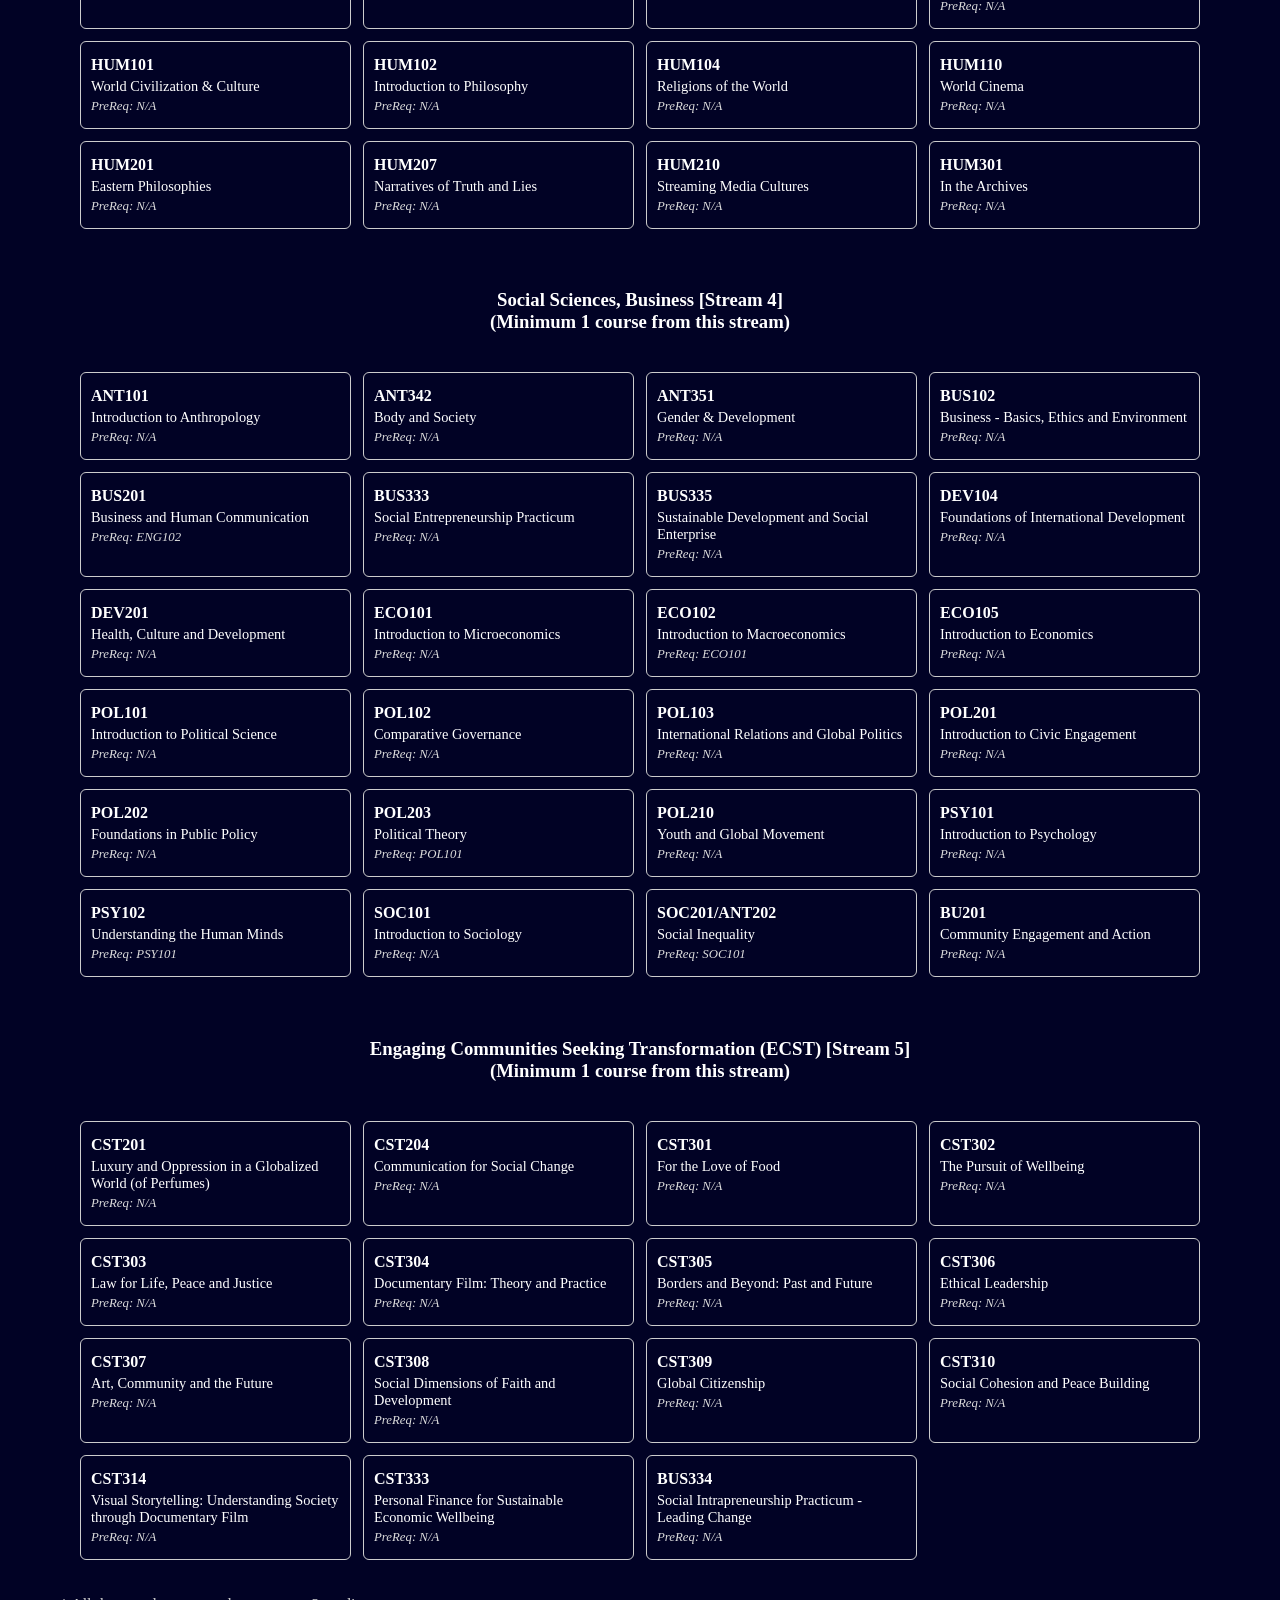
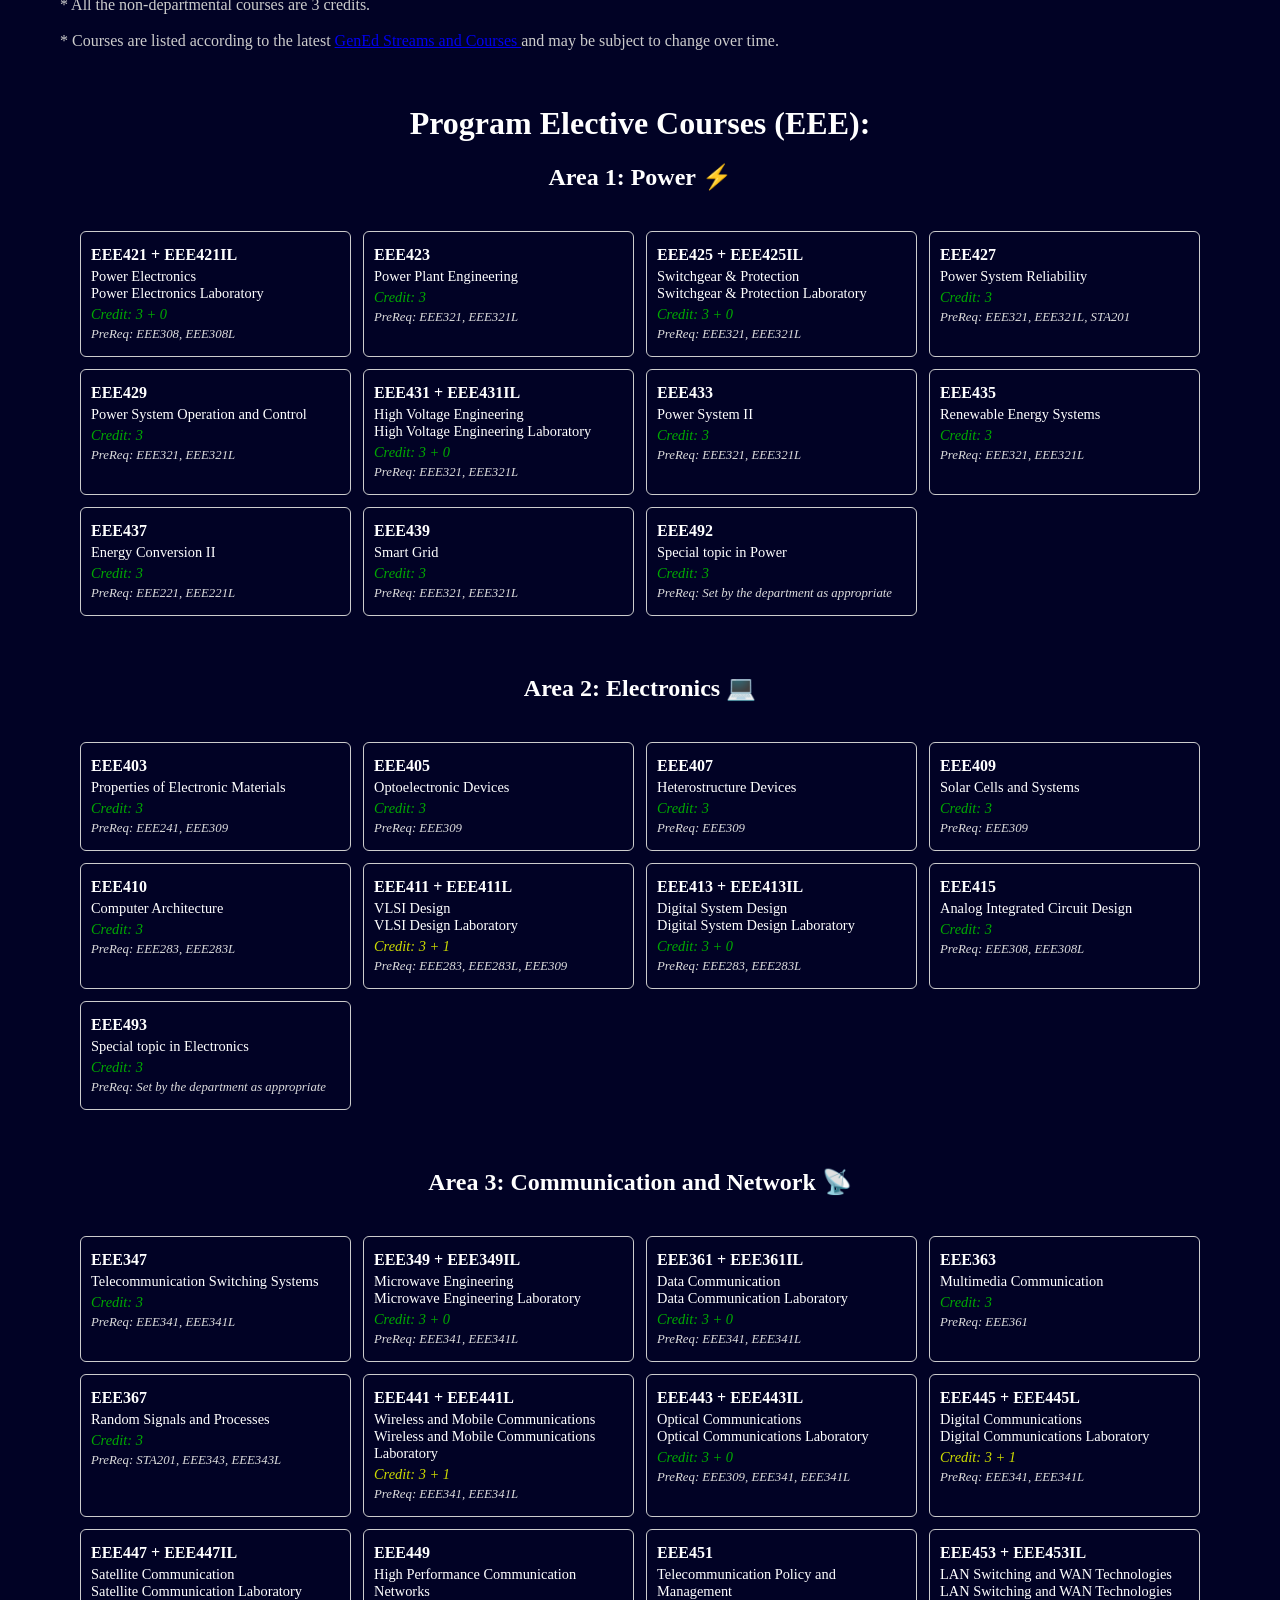
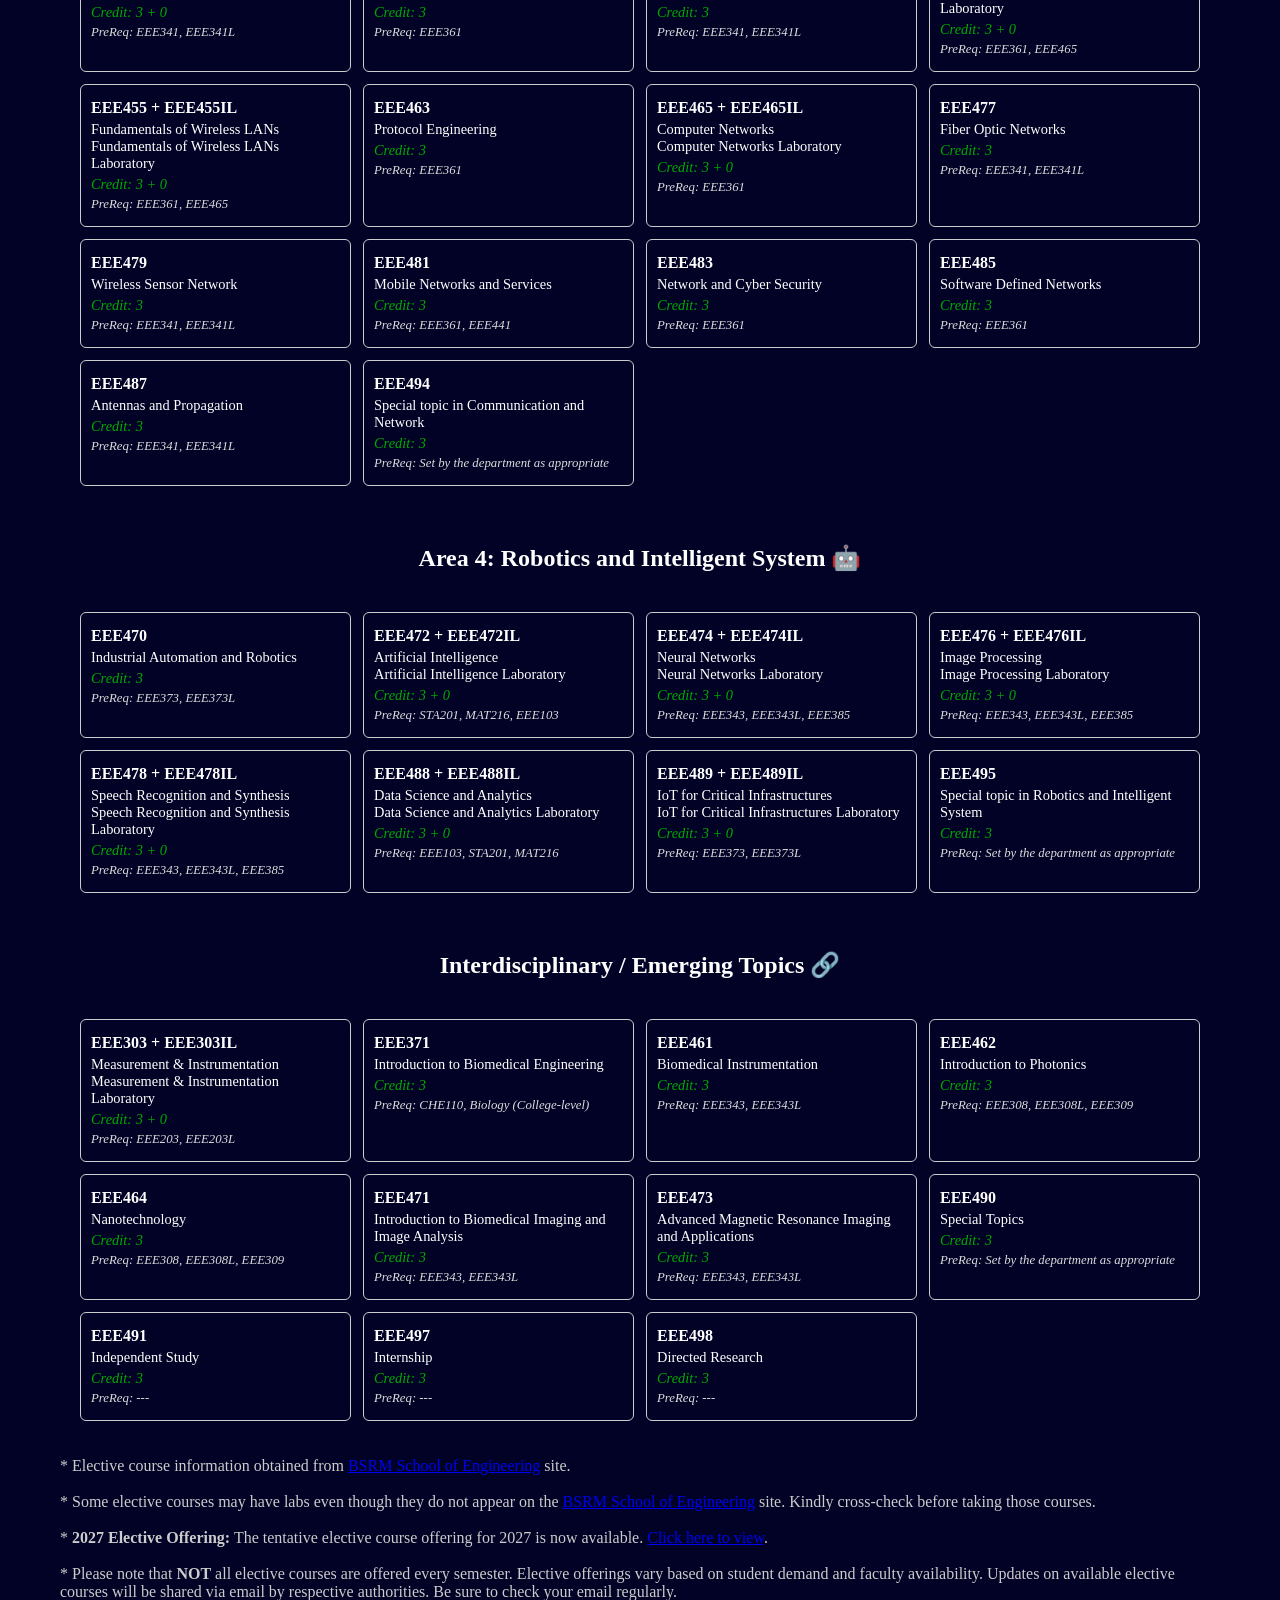
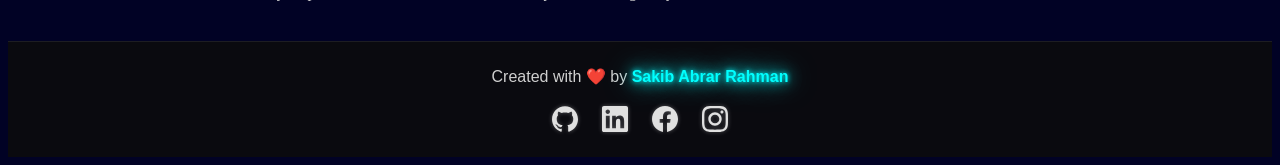
==== commit 96737dd3: "Mid-Term Exam Week info added" ====
--- a/index.html
+++ b/index.html
@@ -13,8 +13,8 @@
 		<div class="scrolling-ticker">
 			<div class="ticker-content" id="ticker-content">
 				<span>
-					📢 <strong>UPDATE:</strong> Wishlist event has ended. &nbsp;&nbsp;&nbsp;
-				    <!--📌 <strong>NEW:</strong> HUM104, HUM110 & HUM201 added to Stream-3. &nbsp;&nbsp;&nbsp; -->
+					<!--📢 <strong>UPDATE:</strong> Wishlist event has ended. &nbsp;&nbsp;&nbsp; -->
+				    📌 <strong>Mid-Term Exam Week:</strong> 21 November - 29 November &nbsp;&nbsp;&nbsp;
 					🔗 <strong>2027 Elective Offering:</strong> The tentative elective course offering for 2027 is now available. 
 					<a href="elective-info/Tentative Elective Course Offering Plan for Next Year 2027.pdf" target="_blank">
 						Click here to view</a>. &nbsp;&nbsp;&nbsp;  
